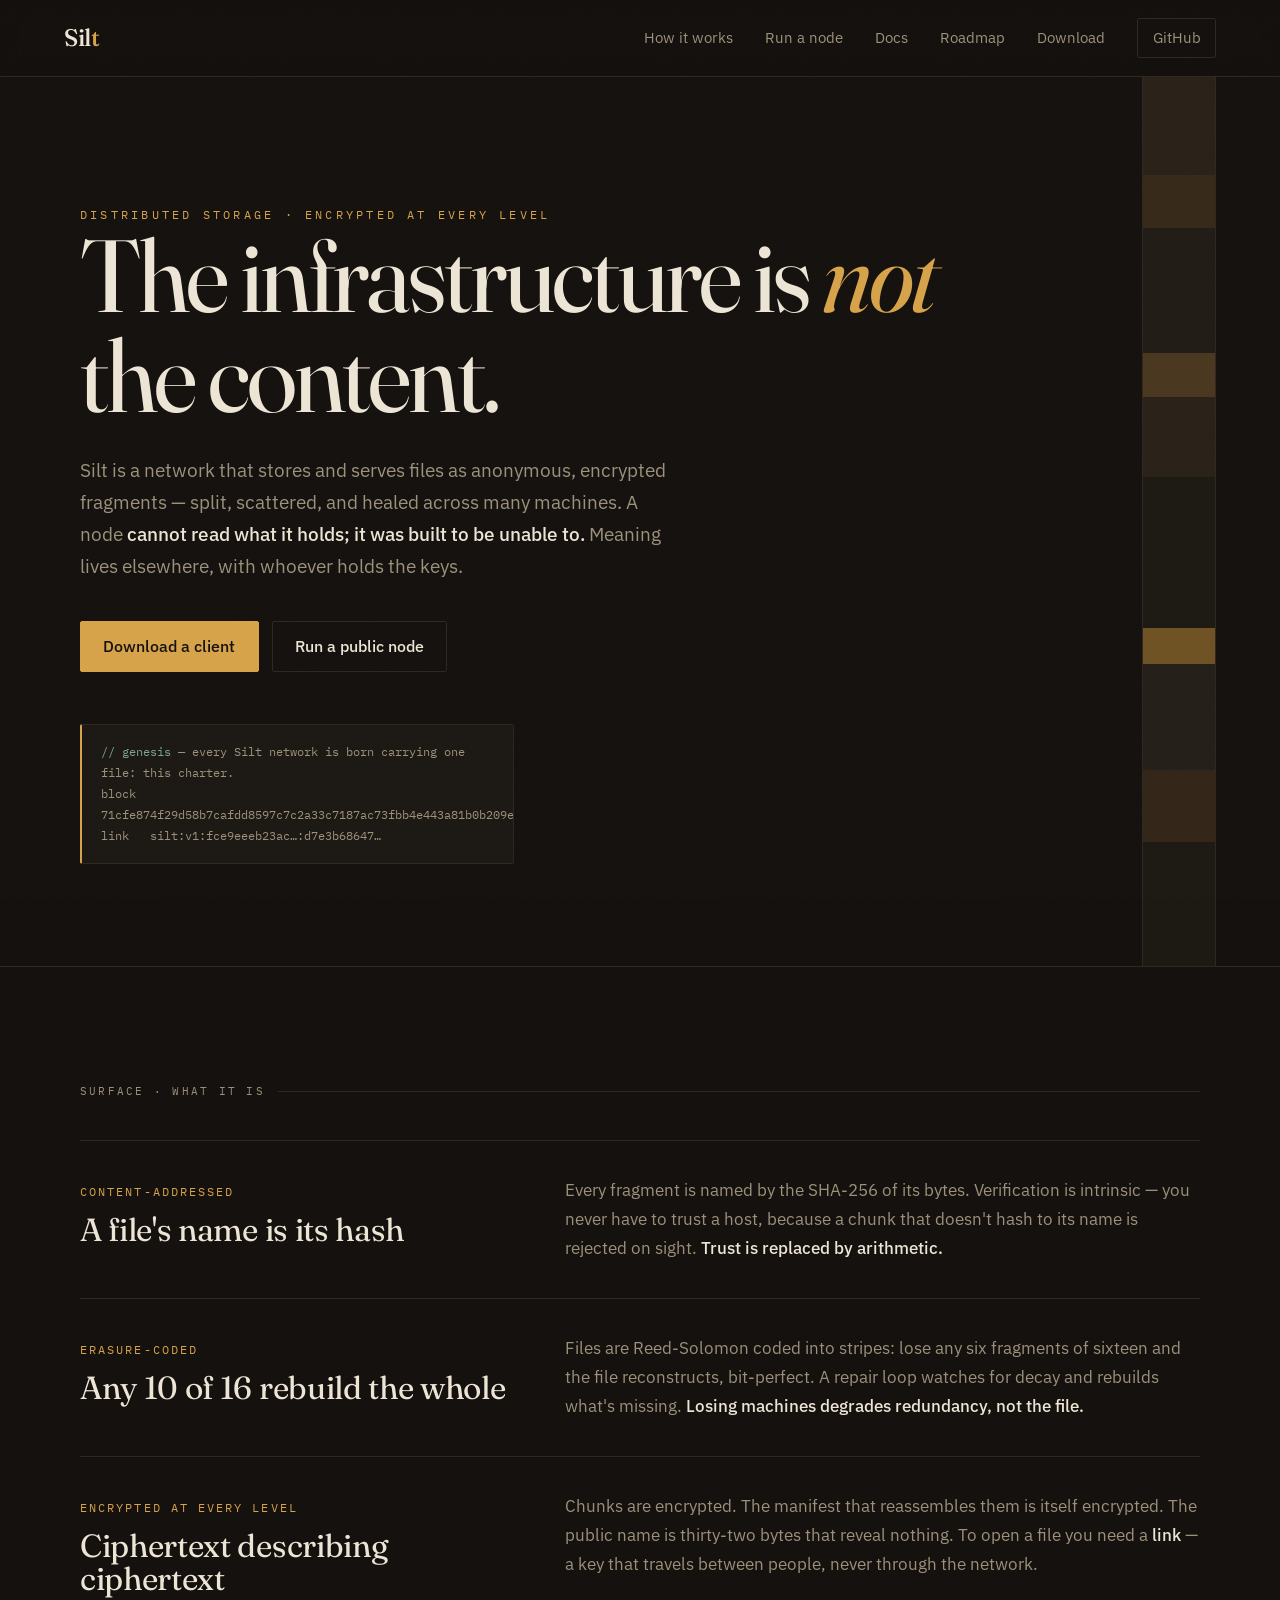
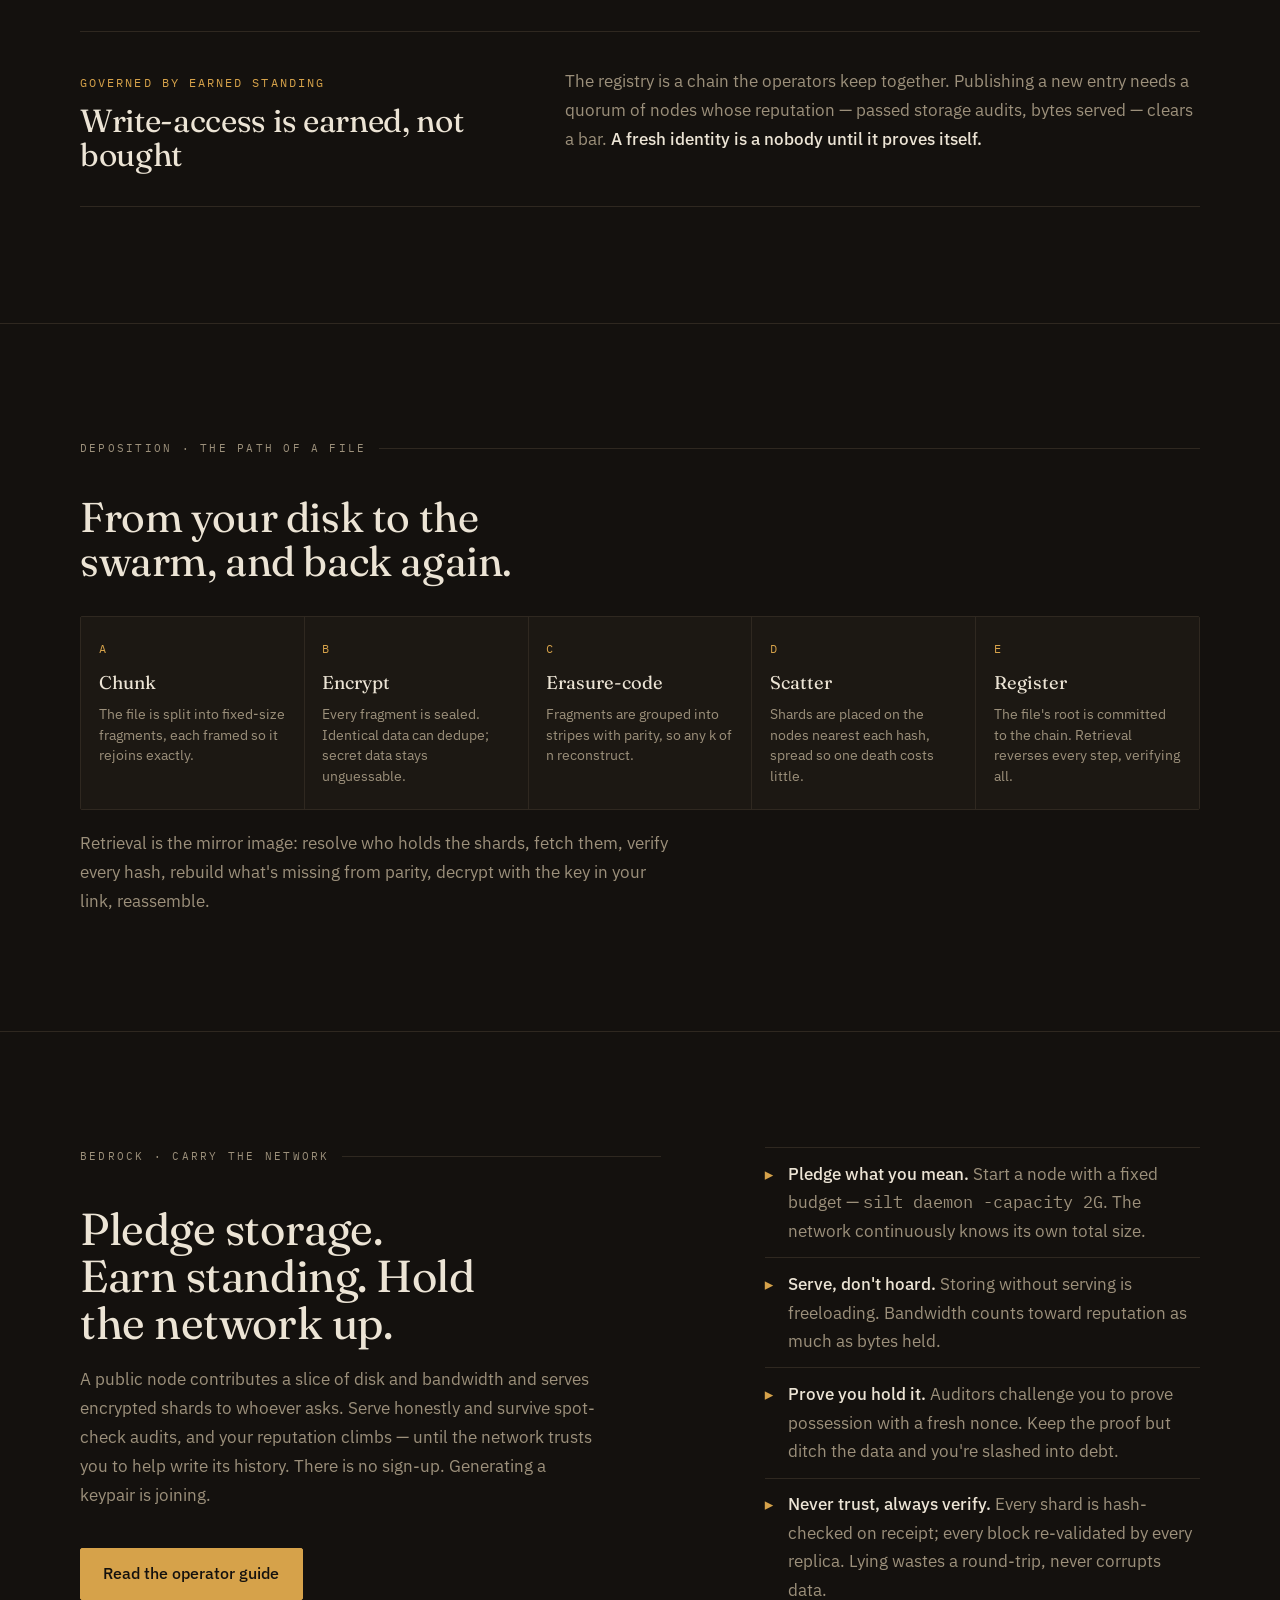
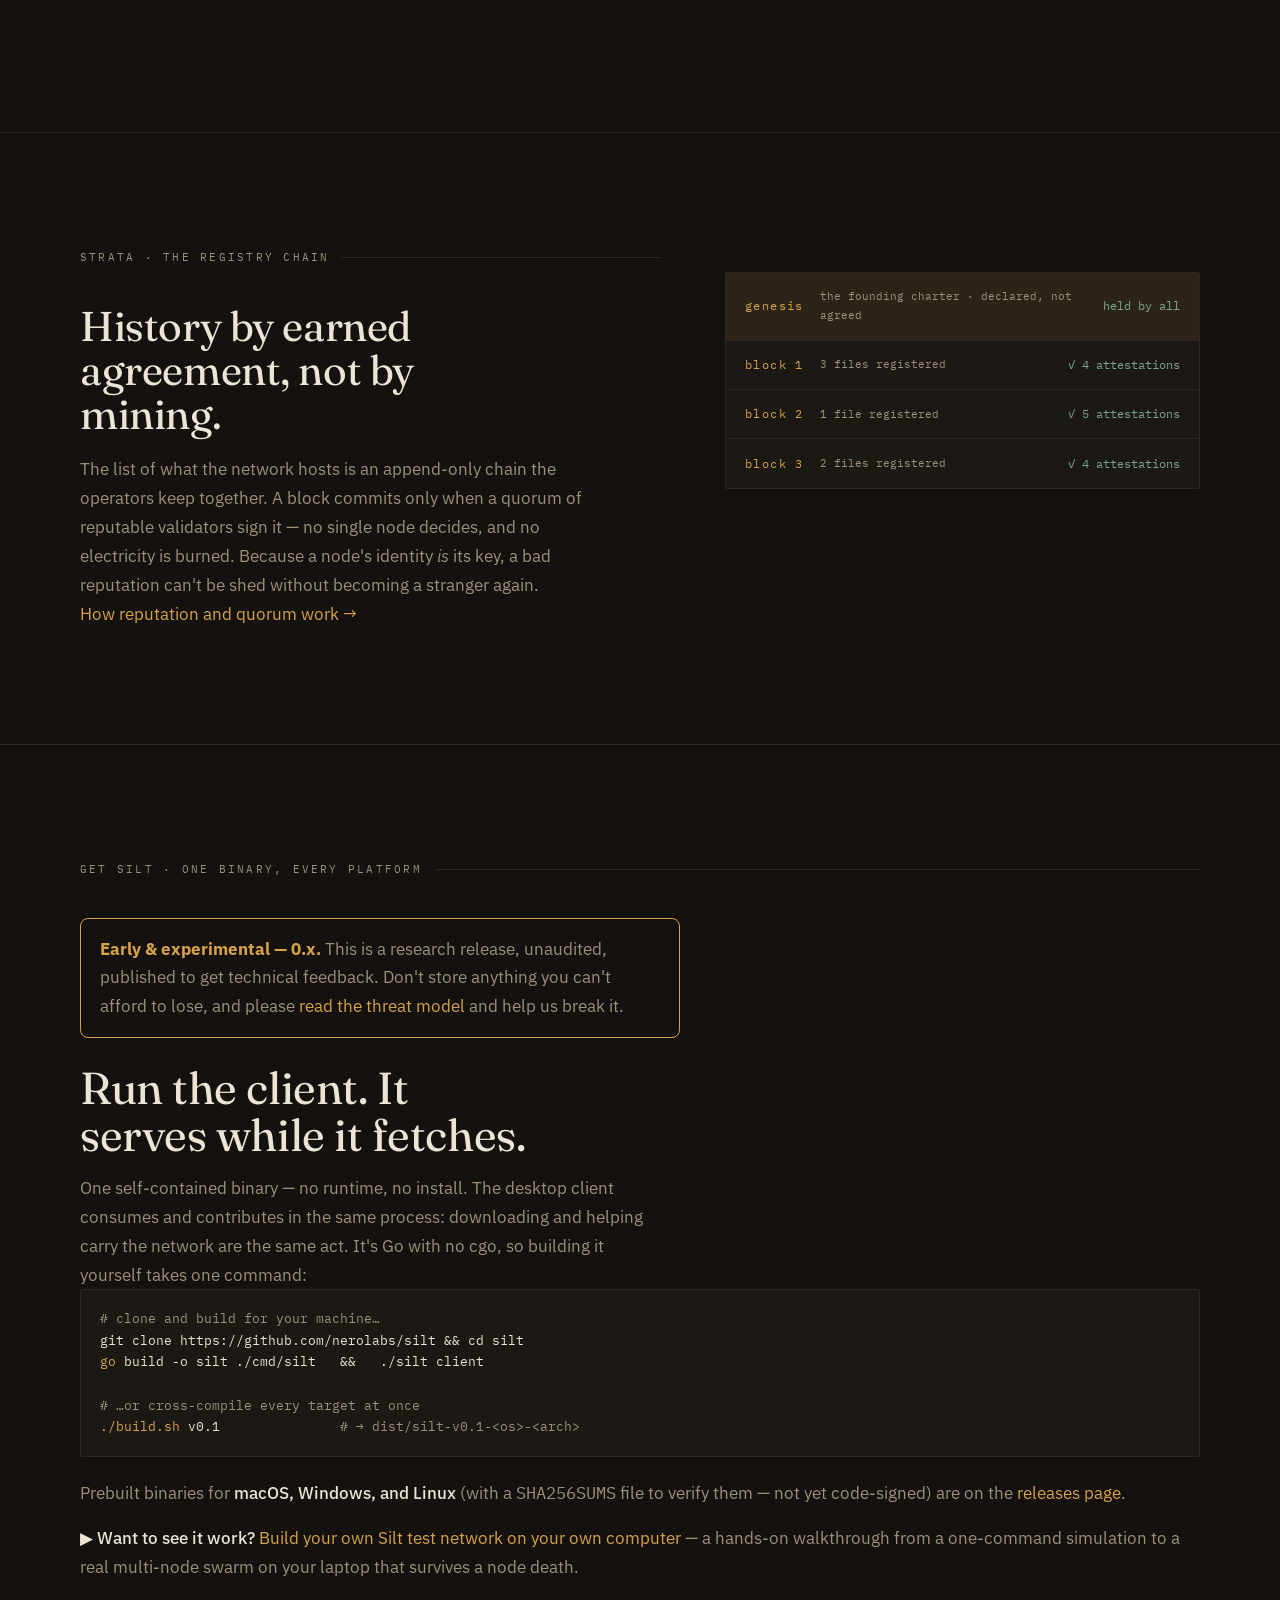
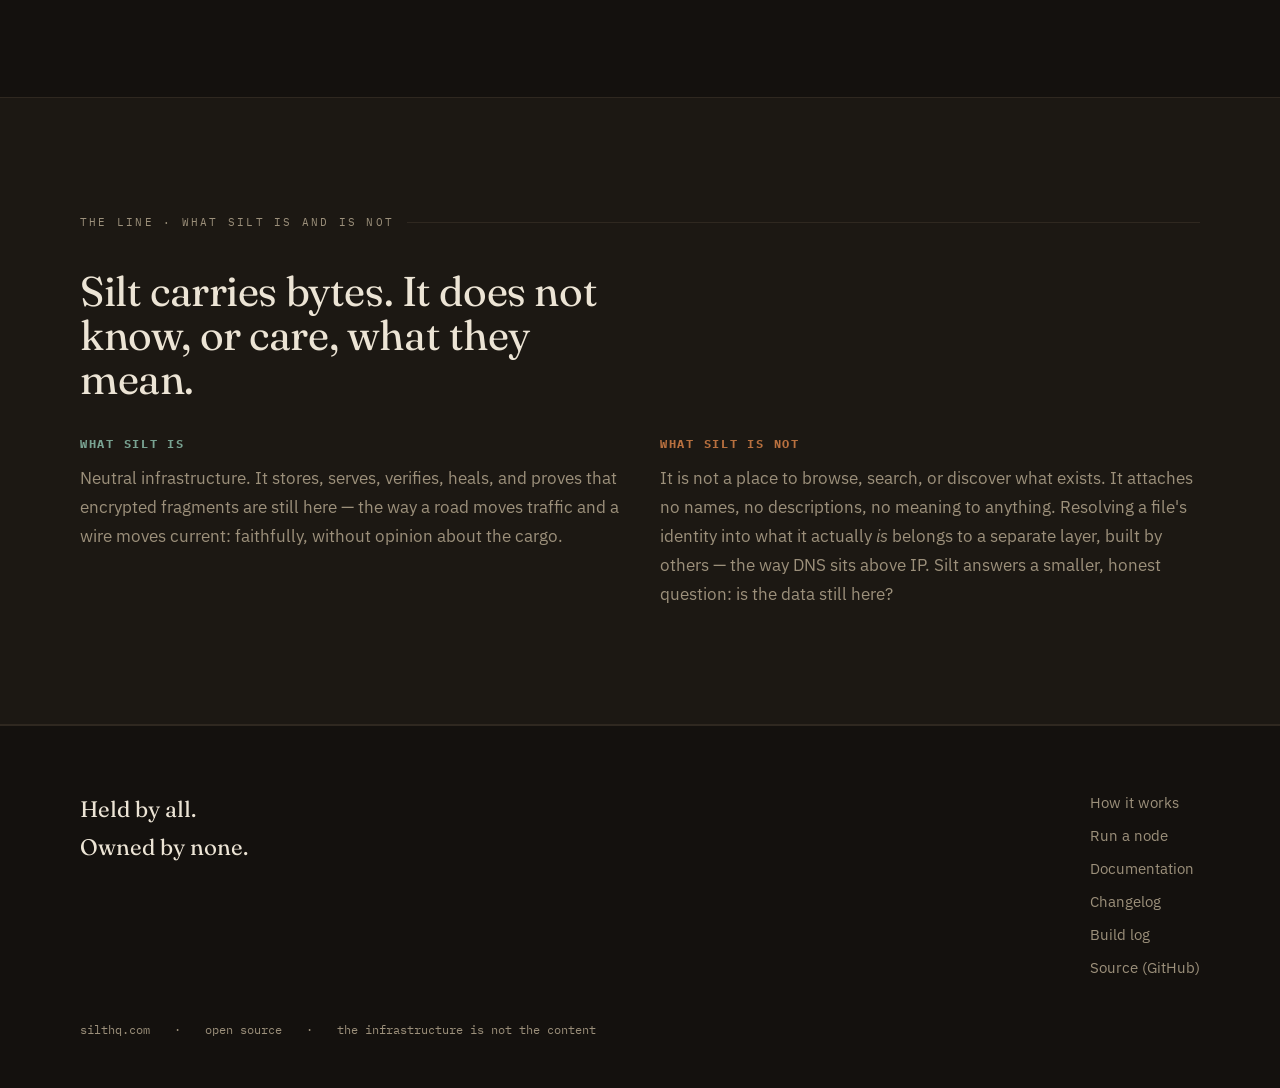
==== website/index.html @ edcaee51 "docs(buildlog): public 'how it was built' narrative + render pipeline BACKLOG build-log item. A chro" ====
<!doctype html>
<html lang="en">
<head>
<meta charset="utf-8">
<meta name="viewport" content="width=device-width, initial-scale=1">
<title>Silt — the infrastructure is not the content</title>
<meta name="description" content="Silt is a distributed, encrypted, erasure-coded storage network. Nodes store and serve anonymous ciphertext — they cannot know what they carry. Run a node, or build on it.">
<link rel="canonical" href="https://silthq.com/">
<link rel="preconnect" href="https://fonts.googleapis.com">
<link rel="preconnect" href="https://fonts.gstatic.com" crossorigin>
<link href="https://fonts.googleapis.com/css2?family=Fraunces:ital,opsz,wght@0,9..144,400;0,9..144,500;1,9..144,400&family=IBM+Plex+Mono:wght@400;500&family=IBM+Plex+Sans:wght@400;500;600&display=swap" rel="stylesheet">
<link rel="stylesheet" href="style.css">
</head>
<body>

<nav>
  <span class="wordmark">Sil<b>t</b></span>
  <span class="spacer"></span>
  <a href="#how" class="hide-sm">How it works</a>
  <a href="node.html" class="hide-sm">Run a node</a>
  <a href="docs.html" class="hide-sm">Docs</a>
  <a href="roadmap.html" class="hide-sm">Roadmap</a>
  <a href="#download">Download</a>
  <a href="https://github.com/nerolabs/silt" class="ghost">GitHub</a>
</nav>

<!-- HERO -->
<section class="hero">
  <div class="wrap">
    <div class="core" aria-hidden="true">
      <i style="height:11%;background:#2a2118"></i><i style="height:6%;background:#37291a"></i>
      <i style="height:14%;background:#211c15"></i><i style="height:5%;background:#4a3720"></i>
      <i style="height:9%;background:#2a2118"></i><i style="height:17%;background:#1d1913"></i>
      <i style="height:4%;background:#6e5124"></i><i style="height:12%;background:#241f18"></i>
      <i style="height:8%;background:#332619"></i><i style="height:14%;background:#1d1913"></i>
    </div>
    <p class="eyebrow settle">Distributed storage · encrypted at every level</p>
    <h1 class="thesis settle settle-2">The infrastructure is <em>not</em> the content.</h1>
    <p class="sub settle settle-3">
      Silt is a network that stores and serves files as anonymous, encrypted
      fragments — split, scattered, and healed across many machines. A node
      <b>cannot read what it holds; it was built to be unable to.</b> Meaning
      lives elsewhere, with whoever holds the keys.
    </p>
    <div class="cta-row settle settle-4">
      <a href="#download" class="btn">Download a client</a>
      <a href="node.html" class="btn ghost">Run a public node</a>
    </div>
    <div class="genesis settle settle-4" title="the founding block every fresh network carries">
      <b>// genesis</b> — every Silt network is born carrying one file: this charter.<br>
      block&nbsp; 71cfe874f29d58b7cafdd8597c7c2a33c7187ac73fbb4e443a81b0b209e8d179<br>
      link&nbsp;&nbsp; silt:v1:fce9eeeb23ac…:d7e3b68647…
    </div>
  </div>
</section>

<!-- PRINCIPLES -->
<section id="how" class="plane">
  <div class="wrap">
    <div class="stratum-label">Surface · what it is</div>
    <div class="strata">
      <div class="layer">
        <div><div class="k">Content-addressed</div><h3>A file's name is its hash</h3></div>
        <p>Every fragment is named by the SHA-256 of its bytes. Verification is
        intrinsic — you never have to trust a host, because a chunk that doesn't
        hash to its name is rejected on sight. <b>Trust is replaced by arithmetic.</b></p>
      </div>
      <div class="layer">
        <div><div class="k">Erasure-coded</div><h3>Any 10 of 16 rebuild the whole</h3></div>
        <p>Files are Reed-Solomon coded into stripes: lose any six fragments of
        sixteen and the file reconstructs, bit-perfect. A repair loop watches for
        decay and rebuilds what's missing. <b>Losing machines degrades redundancy, not the file.</b></p>
      </div>
      <div class="layer">
        <div><div class="k">Encrypted at every level</div><h3>Ciphertext describing ciphertext</h3></div>
        <p>Chunks are encrypted. The manifest that reassembles them is itself
        encrypted. The public name is thirty-two bytes that reveal nothing. To
        open a file you need a <b>link</b> — a key that travels between people, never through the network.</p>
      </div>
      <div class="layer">
        <div><div class="k">Governed by earned standing</div><h3>Write-access is earned, not bought</h3></div>
        <p>The registry is a chain the operators keep together. Publishing a new
        entry needs a quorum of nodes whose reputation — passed storage audits,
        bytes served — clears a bar. <b>A fresh identity is a nobody until it proves itself.</b></p>
      </div>
    </div>
  </div>
</section>

<!-- PIPELINE -->
<section class="plane">
  <div class="wrap">
    <div class="stratum-label">Deposition · the path of a file</div>
    <h2 style="font-size:clamp(1.8rem,4vw,2.6rem);max-width:16ch">From your disk to the swarm, and back again.</h2>
    <div class="flow">
      <div class="step"><div class="s">A</div><h4>Chunk</h4><p>The file is split into fixed-size fragments, each framed so it rejoins exactly.</p></div>
      <div class="step"><div class="s">B</div><h4>Encrypt</h4><p>Every fragment is sealed. Identical data can dedupe; secret data stays unguessable.</p></div>
      <div class="step"><div class="s">C</div><h4>Erasure-code</h4><p>Fragments are grouped into stripes with parity, so any k of n reconstruct.</p></div>
      <div class="step"><div class="s">D</div><h4>Scatter</h4><p>Shards are placed on the nodes nearest each hash, spread so one death costs little.</p></div>
      <div class="step"><div class="s">E</div><h4>Register</h4><p>The file's root is committed to the chain. Retrieval reverses every step, verifying all.</p></div>
    </div>
    <p class="dim" style="margin-top:1.2rem;max-width:60ch">Retrieval is the mirror image: resolve who holds the shards, fetch them,
    verify every hash, rebuild what's missing from parity, decrypt with the key in your link, reassemble.</p>
  </div>
</section>

<!-- RUN A NODE -->
<section class="plane">
  <div class="wrap split">
    <div>
      <div class="stratum-label">Bedrock · carry the network</div>
      <h2 style="font-size:clamp(1.9rem,4.5vw,2.8rem);max-width:14ch">Pledge storage. Earn standing. Hold the network up.</h2>
      <p class="dim" style="margin-top:1.2rem;max-width:52ch">A public node contributes a slice of disk and bandwidth and serves
      encrypted shards to whoever asks. Serve honestly and survive spot-check
      audits, and your reputation climbs — until the network trusts you to help
      write its history. There is no sign-up. Generating a keypair is joining.</p>
      <div class="cta-row"><a href="node.html" class="btn">Read the operator guide</a></div>
    </div>
    <ul class="rules">
      <li><span><b>Pledge what you mean.</b> <span class="dim">Start a node with a fixed budget — <span class="mono">silt daemon -capacity 2G</span>. The network continuously knows its own total size.</span></span></li>
      <li><span><b>Serve, don't hoard.</b> <span class="dim">Storing without serving is freeloading. Bandwidth counts toward reputation as much as bytes held.</span></span></li>
      <li><span><b>Prove you hold it.</b> <span class="dim">Auditors challenge you to prove possession with a fresh nonce. Keep the proof but ditch the data and you're slashed into debt.</span></span></li>
      <li><span><b>Never trust, always verify.</b> <span class="dim">Every shard is hash-checked on receipt; every block re-validated by every replica. Lying wastes a round-trip, never corrupts data.</span></span></li>
    </ul>
  </div>
</section>

<!-- CONSENSUS / CHAIN -->
<section class="plane">
  <div class="wrap split">
    <div>
      <div class="stratum-label">Strata · the registry chain</div>
      <h2 style="font-size:clamp(1.8rem,4vw,2.6rem);max-width:15ch">History by earned agreement, not by mining.</h2>
      <p class="dim" style="margin-top:1.2rem;max-width:52ch">The list of what the network hosts is an append-only chain the operators
      keep together. A block commits only when a quorum of reputable validators
      sign it — no single node decides, and no electricity is burned. Because a
      node's identity <em>is</em> its key, a bad reputation can't be shed without
      becoming a stranger again.</p>
      <p class="dim" style="max-width:52ch"><a href="docs.html#consensus">How reputation and quorum work →</a></p>
    </div>
    <div class="chain" aria-label="example chain">
      <div class="block gen"><span class="lbl">genesis</span><span class="h">the founding charter · declared, not agreed</span><span class="att">held by all</span></div>
      <div class="block"><span class="lbl">block 1</span><span class="h">3 files registered</span><span class="att">✓ 4 attestations</span></div>
      <div class="block"><span class="lbl">block 2</span><span class="h">1 file registered</span><span class="att">✓ 5 attestations</span></div>
      <div class="block"><span class="lbl">block 3</span><span class="h">2 files registered</span><span class="att">✓ 4 attestations</span></div>
    </div>
  </div>
</section>

<!-- DOWNLOAD -->
<section id="download" class="plane">
  <div class="wrap">
    <div class="stratum-label">Get Silt · one binary, every platform</div>
    <div style="margin:0 0 1.6rem;padding:1rem 1.2rem;border:1px solid var(--ochre);border-radius:8px;max-width:60ch">
      <b style="color:var(--ochre)">Early &amp; experimental — 0.x.</b>
      <span class="dim">This is a research release, unaudited, published to get
      technical feedback. Don't store anything you can't afford to lose, and
      please <a href="https://github.com/nerolabs/silt/blob/main/docs/threat-model.md">read the threat model</a>
      and help us break it.</span>
    </div>
    <h2 style="font-size:clamp(1.9rem,4.5vw,2.8rem);max-width:16ch">Run the client. It serves while it fetches.</h2>
    <p class="dim" style="margin-top:1rem;max-width:58ch">One self-contained binary — no runtime, no install. The desktop client
    consumes and contributes in the same process: downloading and helping carry
    the network are the same act. It's Go with no cgo, so building it yourself
    takes one command:</p>
    <pre class="code"><span class="c"># clone and build for your machine…</span>
git clone https://github.com/nerolabs/silt && cd silt
<span class="o">go</span> build -o silt ./cmd/silt   &&   ./silt client

<span class="c"># …or cross-compile every target at once</span>
<span class="o">./build.sh</span> v0.1               <span class="c"># → dist/silt-v0.1-&lt;os&gt;-&lt;arch&gt;</span></pre>
    <p class="dim" style="margin-top:1.4rem">
      Prebuilt binaries for <b style="color:var(--bone);font-weight:500">macOS,
      Windows, and Linux</b> (with a <span class="mono">SHA256SUMS</span> file to
      verify them — not yet code-signed) are on the
      <a href="https://github.com/nerolabs/silt/releases">releases page</a>.</p>
    <p class="dim" style="margin-top:1rem">
      <b style="color:var(--bone);font-weight:500">▶ Want to see it work?</b>
      <a href="https://github.com/nerolabs/silt/blob/main/docs/local-test-network.md">Build your own Silt test network on your own computer</a>
      — a hands-on walkthrough from a one-command simulation to a real multi-node
      swarm on your laptop that survives a node death.
    </p>
  </div>
</section>

<!-- BOUNDARY -->
<section class="boundary">
  <div class="wrap">
    <div class="stratum-label">The line · what Silt is and is not</div>
    <h2>Silt carries bytes. It does not know, or care, what they mean.</h2>
    <div class="cols">
      <div class="is">
        <h4>What Silt is</h4>
        <p>Neutral infrastructure. It stores, serves, verifies, heals, and proves
        that encrypted fragments are still here — the way a road moves traffic and
        a wire moves current: faithfully, without opinion about the cargo.</p>
      </div>
      <div class="isnot">
        <h4>What Silt is not</h4>
        <p>It is not a place to browse, search, or discover what exists. It attaches
        no names, no descriptions, no meaning to anything. Resolving a file's
        identity into what it actually <em>is</em> belongs to a separate layer, built
        by others — the way DNS sits above IP. Silt answers a smaller, honest
        question: is the data still here?</p>
      </div>
    </div>
  </div>
</section>

<footer>
  <div class="wrap">
    <div class="cols">
      <div>
        <p class="line">Held by all.<br>Owned by none.</p>
      </div>
      <nav>
        <a href="#how">How it works</a>
        <a href="node.html">Run a node</a>
        <a href="docs.html">Documentation</a>
        <a href="changelog.html">Changelog</a>
        <a href="buildlog.html">Build log</a>
        <a href="https://github.com/nerolabs/silt">Source (GitHub)</a>
      </nav>
    </div>
    <div class="meta">
      <span>silthq.com</span><span>·</span>
      <span>open source</span><span>·</span>
      <span class="dim">the infrastructure is not the content</span>
    </div>
  </div>
</footer>

</body>
</html>
---- website/style.css ----
/* Silt — sedimentary strata. Warm ink, dried-silt bone, mineral ochre,
   river green. Fraunces (charter voice) / Plex Sans (body) / Plex Mono
   (data). The through-line is deposition: layers accumulating downward. */

:root {
  --ink:      #14110e;   /* warm near-black — wet sediment */
  --ink-2:    #1c1813;   /* raised surface */
  --ink-3:    #241f18;   /* card */
  --stratum:  #2f2820;   /* bedding-plane hairlines / borders */
  --bone:     #ece4d5;   /* dried silt, pale */
  --drab:     #9c907b;   /* clay, dimmed text */
  --ochre:    #d6a24a;   /* the silt glint — primary accent */
  --ochre-dk: #b58433;
  --river:    #79a392;   /* the water that carries it — healthy/available */
  --rust:     #b8703f;   /* oxidised — warnings, rare */

  --display: "Fraunces", Georgia, "Times New Roman", serif;
  --body: "IBM Plex Sans", system-ui, -apple-system, sans-serif;
  --mono: "IBM Plex Mono", ui-monospace, "SF Mono", Menlo, monospace;

  --measure: 62ch;
  --edge: clamp(1.2rem, 5vw, 6rem);
}

* { box-sizing: border-box; margin: 0; }
html { scroll-behavior: smooth; }
@media (prefers-reduced-motion: reduce) { html { scroll-behavior: auto; } }

body {
  background: var(--ink);
  color: var(--bone);
  font-family: var(--body);
  font-size: 17px;
  line-height: 1.7;
  -webkit-font-smoothing: antialiased;
  overflow-x: hidden;
}

/* Fine sediment grain over everything — the particulate feel. */
body::before {
  content: "";
  position: fixed; inset: 0; z-index: 9999; pointer-events: none;
  opacity: 0.05; mix-blend-mode: overlay;
  background-image: url("data:image/svg+xml,%3Csvg xmlns='http://www.w3.org/2000/svg' width='140' height='140'%3E%3Cfilter id='n'%3E%3CfeTurbulence type='fractalNoise' baseFrequency='0.9' numOctaves='2'/%3E%3C/filter%3E%3Crect width='100%25' height='100%25' filter='url(%23n)'/%3E%3C/svg%3E");
}

a { color: var(--ochre); text-decoration: none; }
a:hover { color: var(--bone); }

/* ---- type ---- */
h1, h2, h3 { font-family: var(--display); font-weight: 400; line-height: 1.05; letter-spacing: -0.01em; }
.eyebrow {
  font-family: var(--mono); font-size: 0.72rem; letter-spacing: 0.28em;
  text-transform: uppercase; color: var(--ochre);
}
.mono { font-family: var(--mono); }
.dim { color: var(--drab); }

/* ---- shell ---- */
nav {
  position: sticky; top: 0; z-index: 50;
  display: flex; align-items: center; gap: 2rem;
  padding: 1.1rem var(--edge);
  background: color-mix(in srgb, var(--ink) 82%, transparent);
  backdrop-filter: blur(10px);
  border-bottom: 1px solid var(--stratum);
}
.wordmark {
  font-family: var(--display); font-size: 1.5rem; font-weight: 500;
  letter-spacing: -0.02em; color: var(--bone);
}
.wordmark b { color: var(--ochre); font-weight: 500; }
nav .spacer { flex: 1; }
nav a { color: var(--drab); font-size: 0.92rem; }
nav a:hover { color: var(--bone); }
nav .ghost { border: 1px solid var(--stratum); border-radius: 2px; padding: 0.4rem 0.9rem; }
@media (max-width: 720px) { nav .hide-sm { display: none; } }

section { padding: clamp(4rem, 9vw, 8rem) var(--edge); position: relative; }
.wrap { max-width: 1120px; margin: 0 auto; }
.measure { max-width: var(--measure); }

/* bedding-plane divider with a stratigraphic annotation */
.plane { border-top: 1px solid var(--stratum); }
.stratum-label {
  font-family: var(--mono); font-size: 0.7rem; letter-spacing: 0.2em;
  color: var(--drab); text-transform: uppercase;
  display: flex; gap: 0.8rem; align-items: center; margin-bottom: 2.4rem;
}
.stratum-label::after { content: ""; height: 1px; flex: 1; background: var(--stratum); }

/* ---- hero ---- */
.hero { padding-top: clamp(4rem, 10vw, 9rem); padding-bottom: clamp(4rem, 8vw, 7rem); }
.hero .thesis {
  font-family: var(--display);
  font-size: clamp(2.9rem, 8.5vw, 6.4rem);
  line-height: 0.98; letter-spacing: -0.03em; max-width: 15ch;
  font-optical-sizing: auto;
}
.hero .thesis em { font-style: italic; color: var(--ochre); }
.hero .sub { margin-top: 1.8rem; max-width: 54ch; font-size: 1.18rem; color: var(--drab); }
.hero .sub b { color: var(--bone); font-weight: 500; }
.cta-row { display: flex; flex-wrap: wrap; gap: 0.8rem; margin-top: 2.4rem; }

.btn {
  font-family: var(--body); font-size: 0.98rem; font-weight: 500;
  padding: 0.72rem 1.4rem; border-radius: 2px; cursor: pointer;
  border: 1px solid var(--ochre); background: var(--ochre); color: var(--ink);
  display: inline-flex; align-items: center; gap: 0.5rem; transition: transform 0.12s ease;
}
.btn:hover { color: var(--ink); transform: translateY(-1px); }
.btn.ghost { background: transparent; color: var(--bone); border-color: var(--stratum); }
.btn.ghost:hover { border-color: var(--ochre); color: var(--ochre); }

.genesis {
  margin-top: 3.2rem; padding: 1rem 1.2rem; border: 1px solid var(--stratum);
  border-left: 2px solid var(--ochre); border-radius: 2px; background: var(--ink-2);
  font-family: var(--mono); font-size: 0.78rem; color: var(--drab);
  max-width: 62ch; overflow-x: auto;
}
.genesis b { color: var(--river); font-weight: 400; }

/* the strata column: layered bands, a riverbank cross-section */
.core {
  position: absolute; top: 0; right: var(--edge); bottom: 0; width: 74px;
  display: none; border-left: 1px solid var(--stratum); border-right: 1px solid var(--stratum);
}
@media (min-width: 1000px) { .hero .core { display: block; } }
.core i { display: block; }

/* ---- principles as strata ---- */
.strata { display: grid; gap: 0; margin-top: 1rem; }
.layer {
  display: grid; grid-template-columns: minmax(0,1fr) minmax(0,1.4fr); gap: 2rem;
  padding: 2.2rem 0; border-top: 1px solid var(--stratum); align-items: baseline;
}
.layer:last-child { border-bottom: 1px solid var(--stratum); }
.layer h3 { font-size: clamp(1.5rem, 3vw, 2rem); }
.layer .k { font-family: var(--mono); font-size: 0.72rem; color: var(--ochre); letter-spacing: 0.18em; text-transform: uppercase; margin-bottom: 0.7rem; }
.layer p { color: var(--drab); }
.layer p b { color: var(--bone); font-weight: 500; }
@media (max-width: 720px) { .layer { grid-template-columns: 1fr; gap: 0.6rem; } }

/* ---- pipeline (a real sequence → lettered stages allowed) ---- */
.flow { display: grid; grid-template-columns: repeat(5, 1fr); gap: 1px; background: var(--stratum); border: 1px solid var(--stratum); border-radius: 2px; margin-top: 2rem; }
.flow .step { background: var(--ink-2); padding: 1.4rem 1.1rem; }
.flow .step .s { font-family: var(--mono); color: var(--ochre); font-size: 0.72rem; letter-spacing: 0.15em; }
.flow .step h4 { font-family: var(--display); font-weight: 400; font-size: 1.15rem; margin: 0.5rem 0 0.4rem; }
.flow .step p { font-size: 0.86rem; color: var(--drab); line-height: 1.5; }
@media (max-width: 860px) { .flow { grid-template-columns: 1fr 1fr; } }
@media (max-width: 480px) { .flow { grid-template-columns: 1fr; } }

/* ---- run a node ---- */
.split { display: grid; grid-template-columns: 1.1fr 0.9fr; gap: clamp(2rem,5vw,4.5rem); align-items: start; }
@media (max-width: 820px) { .split { grid-template-columns: 1fr; } }
.rules { list-style: none; }
.rules li { padding: 0.7rem 0; border-top: 1px solid var(--stratum); display: flex; gap: 0.9rem; color: var(--drab); }
.rules li b { color: var(--bone); font-weight: 500; }
.rules li::before { content: "▸"; color: var(--ochre); }

pre.code {
  background: var(--ink-2); border: 1px solid var(--stratum); border-radius: 2px;
  padding: 1.1rem 1.2rem; overflow-x: auto; font-family: var(--mono); font-size: 0.82rem;
  color: var(--bone); line-height: 1.65;
}
pre.code .c { color: var(--drab); }
pre.code .o { color: var(--ochre); }
pre.code .g { color: var(--river); }

/* the chain as strata */
.chain { margin-top: 1.5rem; border: 1px solid var(--stratum); border-radius: 2px; overflow: hidden; }
.block { display: grid; grid-template-columns: auto 1fr auto; gap: 1rem; align-items: center;
  padding: 0.9rem 1.2rem; border-top: 1px solid var(--stratum); background: var(--ink-2); }
.block:first-child { border-top: 0; }
.block.gen { background: color-mix(in srgb, var(--ochre) 9%, var(--ink-2)); }
.block .h { font-family: var(--mono); font-size: 0.7rem; color: var(--drab); }
.block .lbl { font-family: var(--mono); font-size: 0.72rem; letter-spacing: 0.12em; color: var(--ochre); }
.block .att { font-family: var(--mono); font-size: 0.72rem; color: var(--river); }

/* ---- downloads ---- */
.dls { display: grid; grid-template-columns: repeat(3, 1fr); gap: 1rem; margin-top: 2rem; }
@media (max-width: 720px) { .dls { grid-template-columns: 1fr; } }
.dl { background: var(--ink-2); border: 1px solid var(--stratum); border-radius: 2px; padding: 1.4rem; }
.dl h4 { font-family: var(--display); font-weight: 400; font-size: 1.3rem; margin-bottom: 0.3rem; }
.dl p { color: var(--drab); font-size: 0.85rem; margin-bottom: 1rem; }

/* ---- boundary (what Silt is not) ---- */
.boundary { background: var(--ink-2); border-top: 1px solid var(--stratum); border-bottom: 1px solid var(--stratum); }
.boundary h2 { font-size: clamp(1.8rem, 4vw, 2.6rem); max-width: 20ch; }
.boundary .cols { display: grid; grid-template-columns: 1fr 1fr; gap: 2.5rem; margin-top: 2rem; }
@media (max-width: 720px) { .boundary .cols { grid-template-columns: 1fr; } }
.boundary .cols div h4 { font-family: var(--mono); font-size: 0.78rem; letter-spacing: 0.14em; text-transform: uppercase; margin-bottom: 0.6rem; }
.is h4 { color: var(--river); }
.isnot h4 { color: var(--rust); }
.boundary p { color: var(--drab); }

/* ---- footer ---- */
footer { padding: 4rem var(--edge) 3rem; border-top: 1px solid var(--stratum); }
footer .cols { display: flex; flex-wrap: wrap; gap: 3rem; justify-content: space-between; }
footer .line { font-family: var(--display); font-size: 1.4rem; max-width: 22ch; }
footer nav { position: static; background: none; border: 0; backdrop-filter: none; padding: 0; flex-direction: column; gap: 0.5rem; align-items: flex-start; }
footer .meta { font-family: var(--mono); font-size: 0.72rem; color: var(--drab); margin-top: 2.5rem; display: flex; flex-wrap: wrap; gap: 0.4rem 1.5rem; }

/* ---- docs / node page utility ---- */
.doc { max-width: 820px; margin: 0 auto; padding: clamp(3rem,7vw,6rem) var(--edge); }
.doc h1 { font-size: clamp(2.4rem, 6vw, 3.6rem); margin-bottom: 0.5rem; }
.doc h2 { font-size: 1.7rem; margin: 3rem 0 1rem; padding-top: 1.4rem; border-top: 1px solid var(--stratum); }
.doc h3 { font-family: var(--mono); font-weight: 500; font-size: 0.95rem; letter-spacing: 0.02em; color: var(--ochre); margin: 1.8rem 0 0.6rem; }
.doc p { color: var(--drab); margin: 0.8rem 0; max-width: var(--measure); }
.doc p b, .doc li b { color: var(--bone); font-weight: 500; }
.doc ul { color: var(--drab); margin: 0.8rem 0 0.8rem 1.2rem; }
.doc li { margin: 0.35rem 0; }
.doc .lead { font-size: 1.2rem; color: var(--bone); font-family: var(--display); line-height: 1.4; }
.doc table { width: 100%; border-collapse: collapse; margin: 1rem 0; font-size: 0.9rem; }
.doc th { text-align: left; color: var(--drab); font-weight: 500; padding: 0.5rem 0.8rem; border-bottom: 1px solid var(--stratum); }
.doc td { padding: 0.5rem 0.8rem; border-bottom: 1px solid var(--stratum); vertical-align: top; }
.doc td.mono, .doc th.mono { font-family: var(--mono); font-size: 0.82rem; }

:focus-visible { outline: 2px solid var(--ochre); outline-offset: 3px; }

/* settle-in on load (respect reduced motion) */
@keyframes settle { from { opacity: 0; transform: translateY(10px); } to { opacity: 1; transform: none; } }
.settle { animation: settle 0.7s cubic-bezier(.2,.7,.2,1) both; }
.settle-2 { animation-delay: 0.08s; }
.settle-3 { animation-delay: 0.16s; }
.settle-4 { animation-delay: 0.24s; }
@media (prefers-reduced-motion: reduce) { .settle, .settle-2, .settle-3, .settle-4 { animation: none; } }
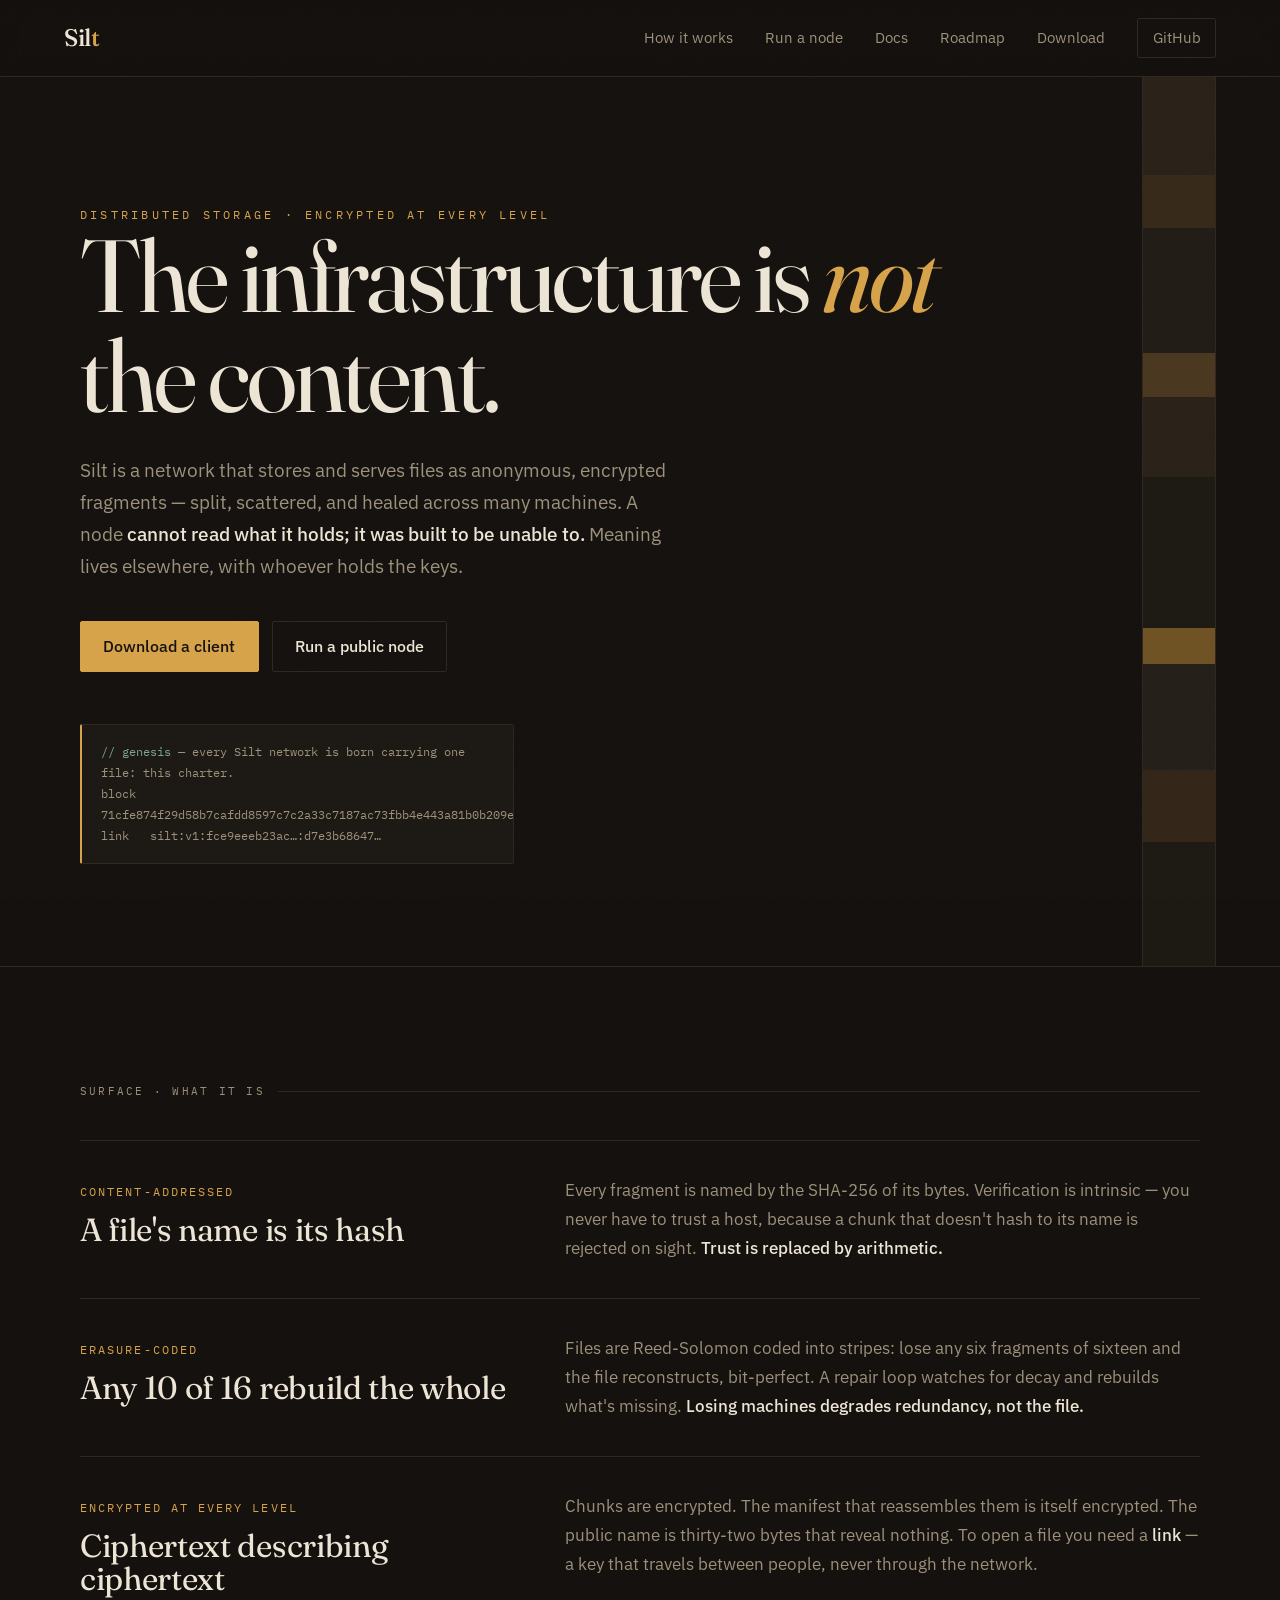
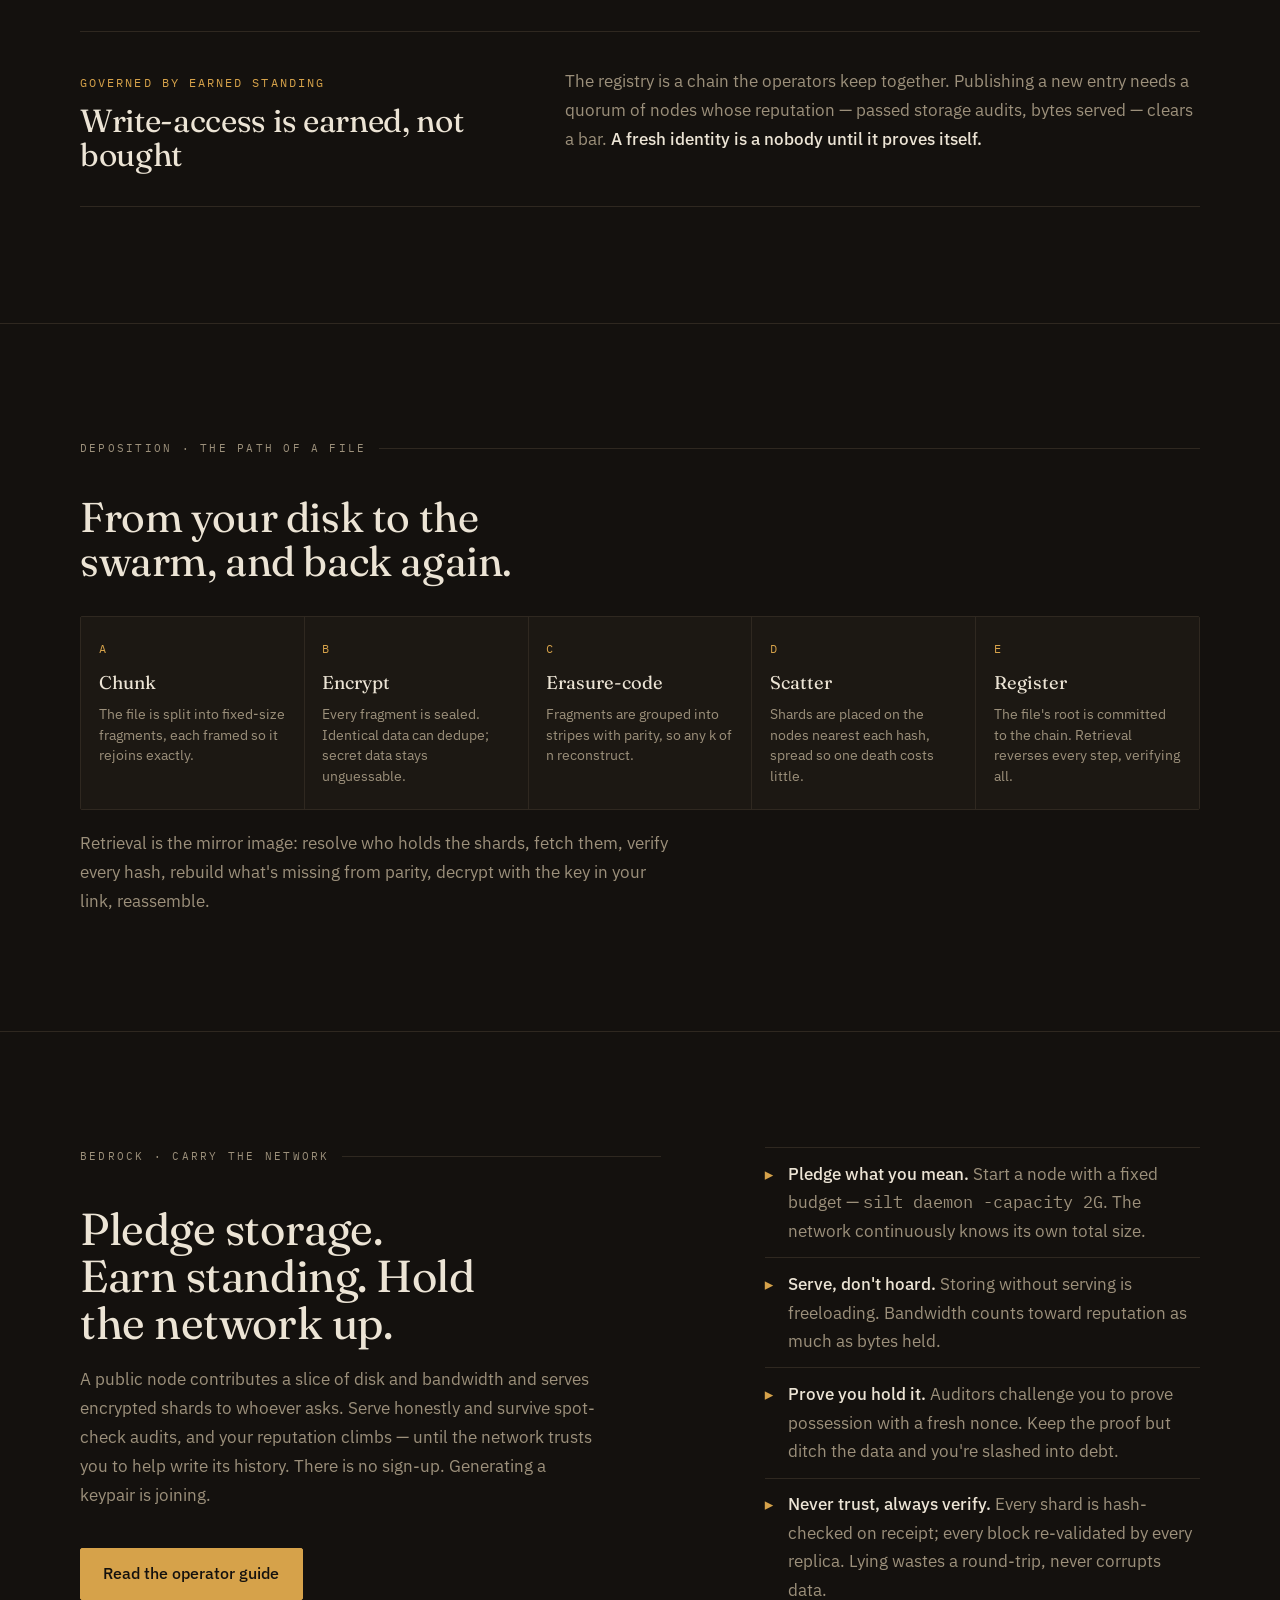
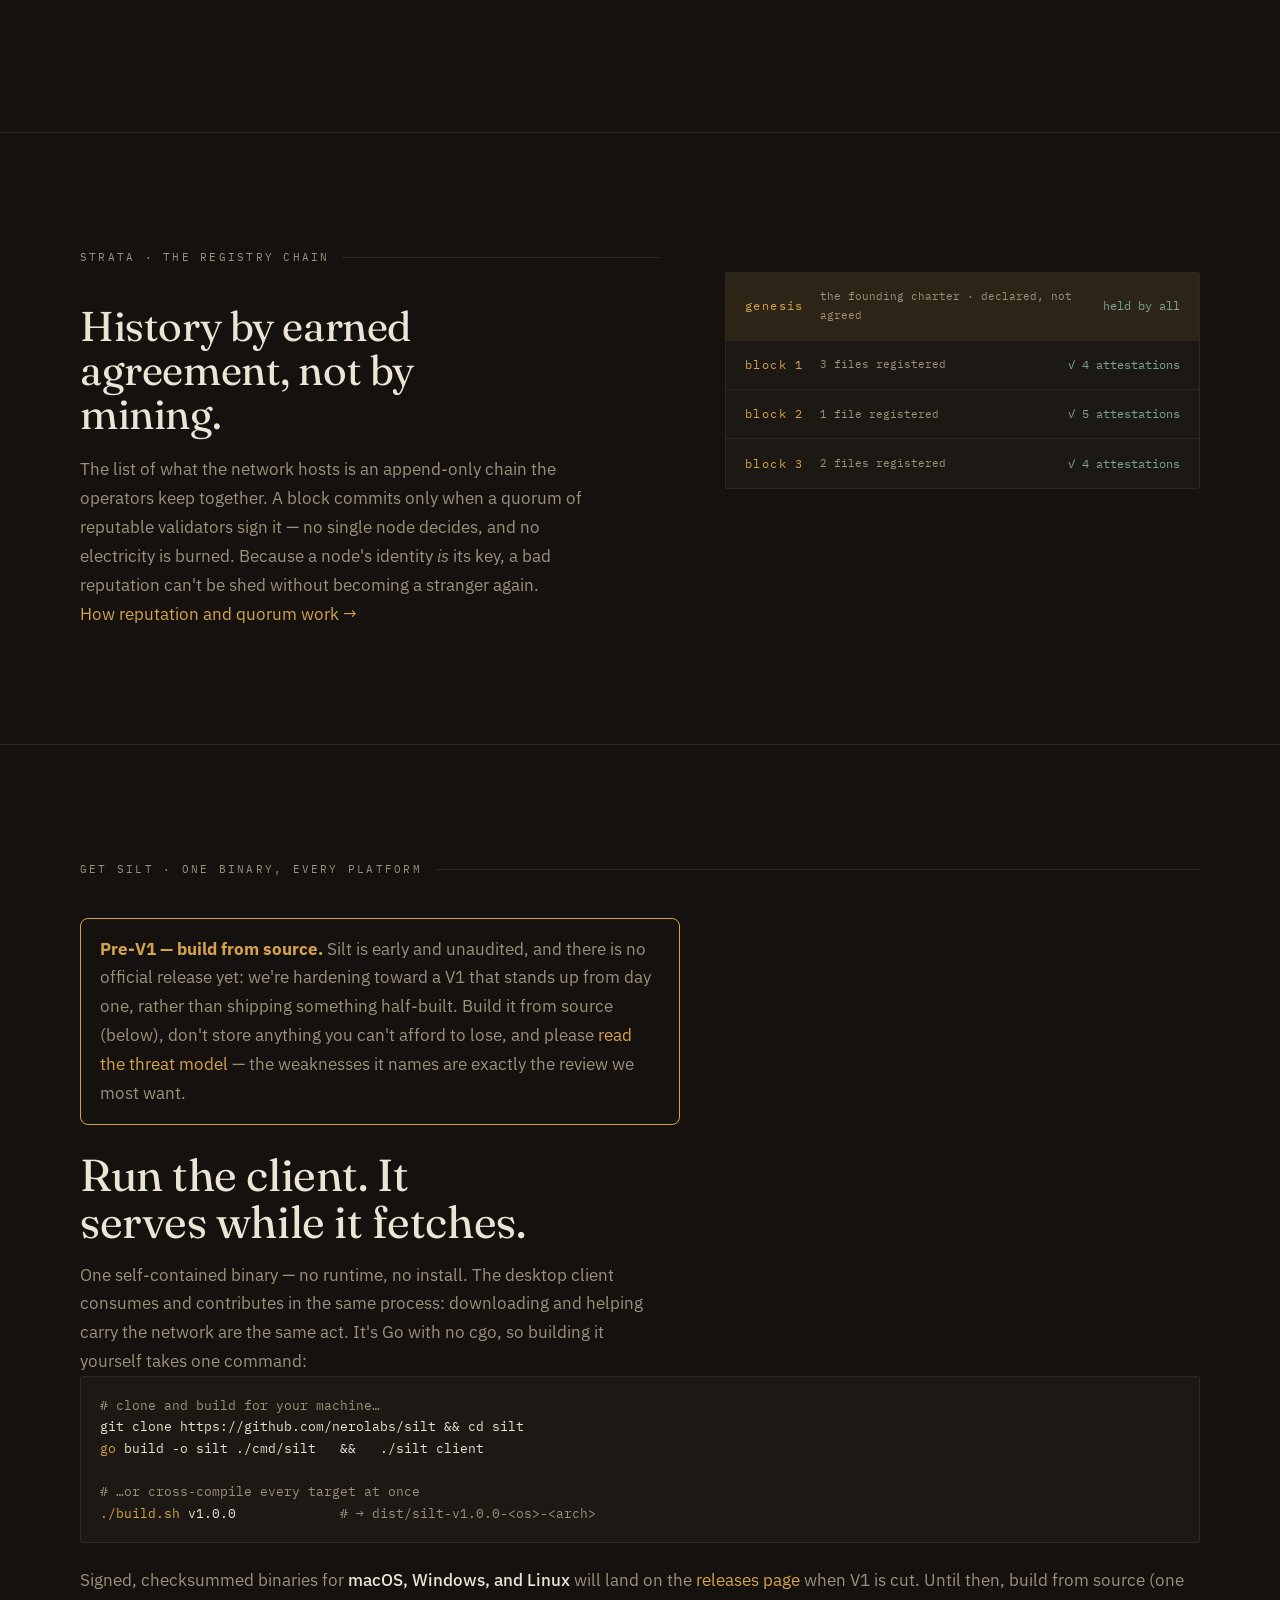
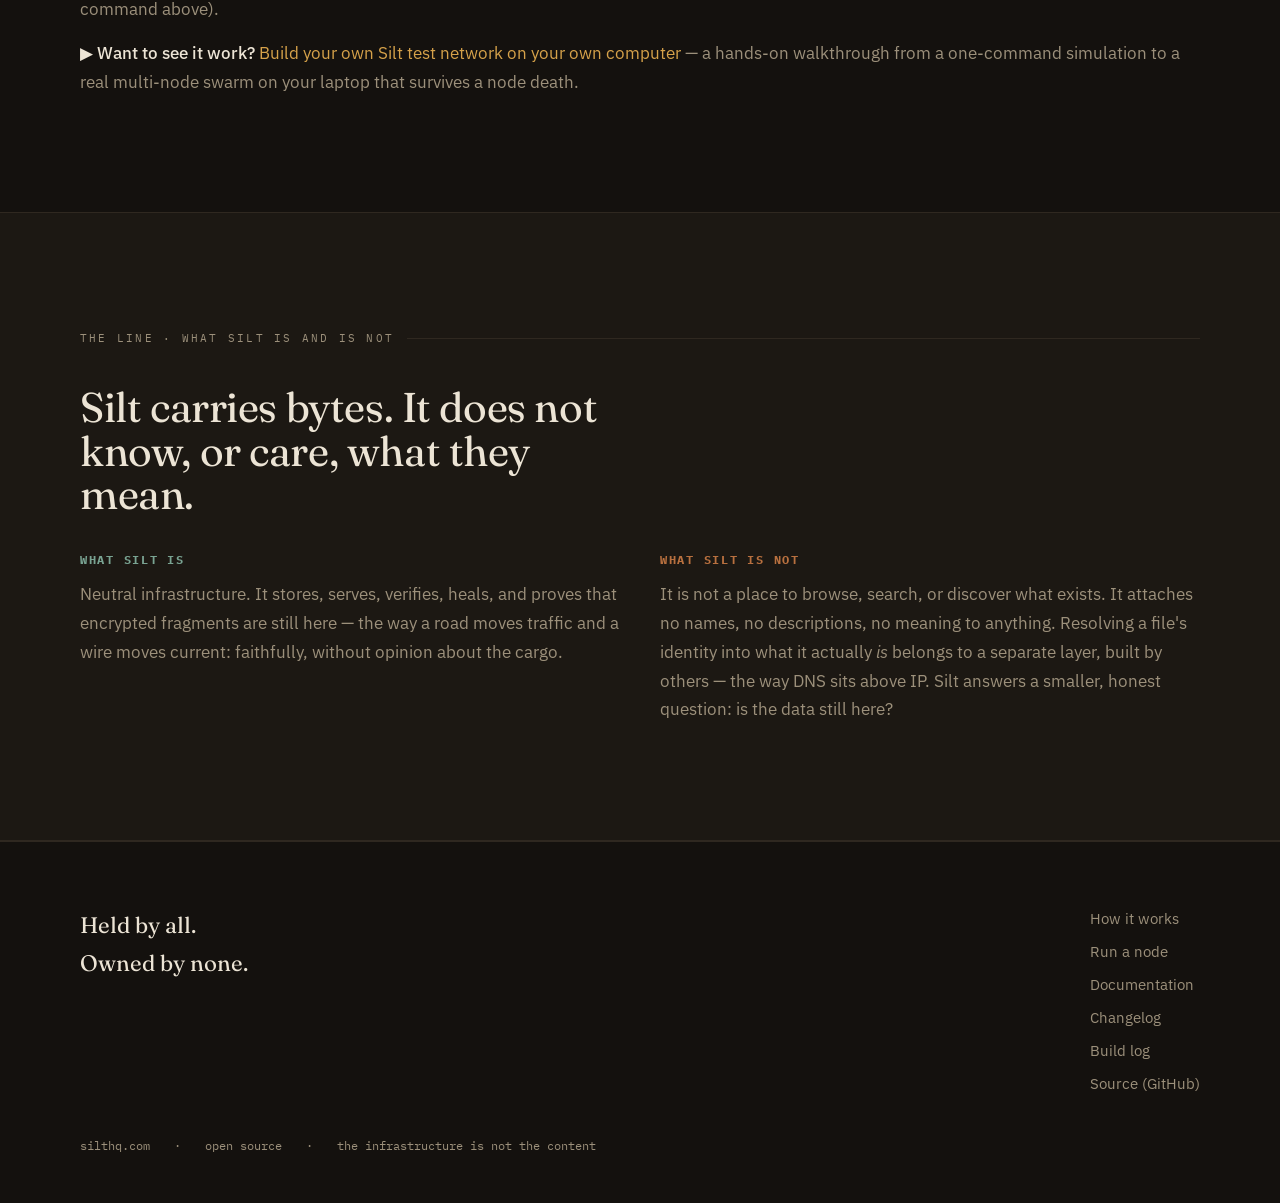
==== commit 4d34b55c: "site: make the landing + operator pages current (pre-V1, harden-first) The website's hand-written pa" ====
--- a/website/index.html
+++ b/website/index.html
@@ -152,11 +152,13 @@
   <div class="wrap">
     <div class="stratum-label">Get Silt · one binary, every platform</div>
     <div style="margin:0 0 1.6rem;padding:1rem 1.2rem;border:1px solid var(--ochre);border-radius:8px;max-width:60ch">
-      <b style="color:var(--ochre)">Early &amp; experimental — 0.x.</b>
-      <span class="dim">This is a research release, unaudited, published to get
-      technical feedback. Don't store anything you can't afford to lose, and
-      please <a href="https://github.com/nerolabs/silt/blob/main/docs/threat-model.md">read the threat model</a>
-      and help us break it.</span>
+      <b style="color:var(--ochre)">Pre-V1 — build from source.</b>
+      <span class="dim">Silt is early and unaudited, and there is no official
+      release yet: we're hardening toward a V1 that stands up from day one,
+      rather than shipping something half-built. Build it from source (below),
+      don't store anything you can't afford to lose, and please
+      <a href="https://github.com/nerolabs/silt/blob/main/docs/threat-model.md">read the threat model</a>
+      — the weaknesses it names are exactly the review we most want.</span>
     </div>
     <h2 style="font-size:clamp(1.9rem,4.5vw,2.8rem);max-width:16ch">Run the client. It serves while it fetches.</h2>
     <p class="dim" style="margin-top:1rem;max-width:58ch">One self-contained binary — no runtime, no install. The desktop client
@@ -168,12 +170,12 @@
 <span class="o">go</span> build -o silt ./cmd/silt   &&   ./silt client
 
 <span class="c"># …or cross-compile every target at once</span>
-<span class="o">./build.sh</span> v0.1               <span class="c"># → dist/silt-v0.1-&lt;os&gt;-&lt;arch&gt;</span></pre>
+<span class="o">./build.sh</span> v1.0.0             <span class="c"># → dist/silt-v1.0.0-&lt;os&gt;-&lt;arch&gt;</span></pre>
     <p class="dim" style="margin-top:1.4rem">
-      Prebuilt binaries for <b style="color:var(--bone);font-weight:500">macOS,
-      Windows, and Linux</b> (with a <span class="mono">SHA256SUMS</span> file to
-      verify them — not yet code-signed) are on the
-      <a href="https://github.com/nerolabs/silt/releases">releases page</a>.</p>
+      Signed, checksummed binaries for <b style="color:var(--bone);font-weight:500">macOS,
+      Windows, and Linux</b> will land on the
+      <a href="https://github.com/nerolabs/silt/releases">releases page</a> when V1
+      is cut. Until then, build from source (one command above).</p>
     <p class="dim" style="margin-top:1rem">
       <b style="color:var(--bone);font-weight:500">▶ Want to see it work?</b>
       <a href="https://github.com/nerolabs/silt/blob/main/docs/local-test-network.md">Build your own Silt test network on your own computer</a>
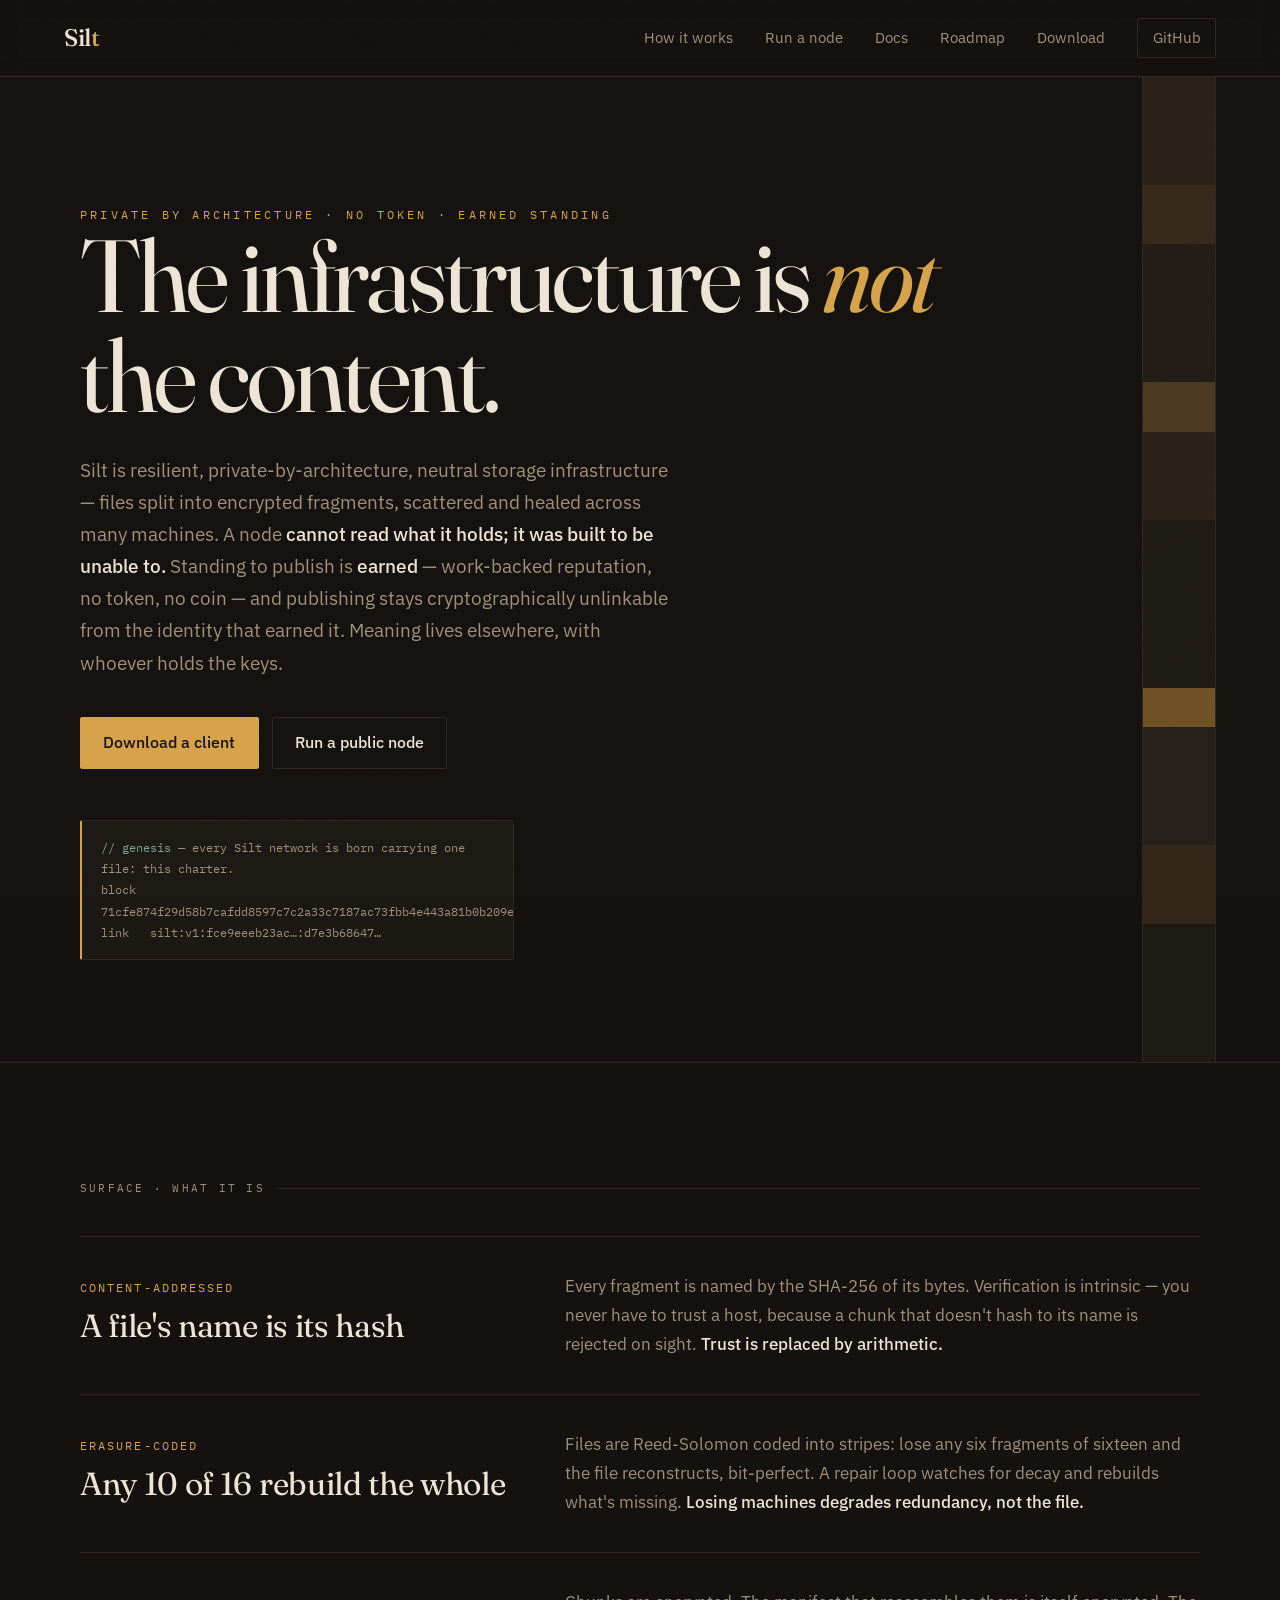
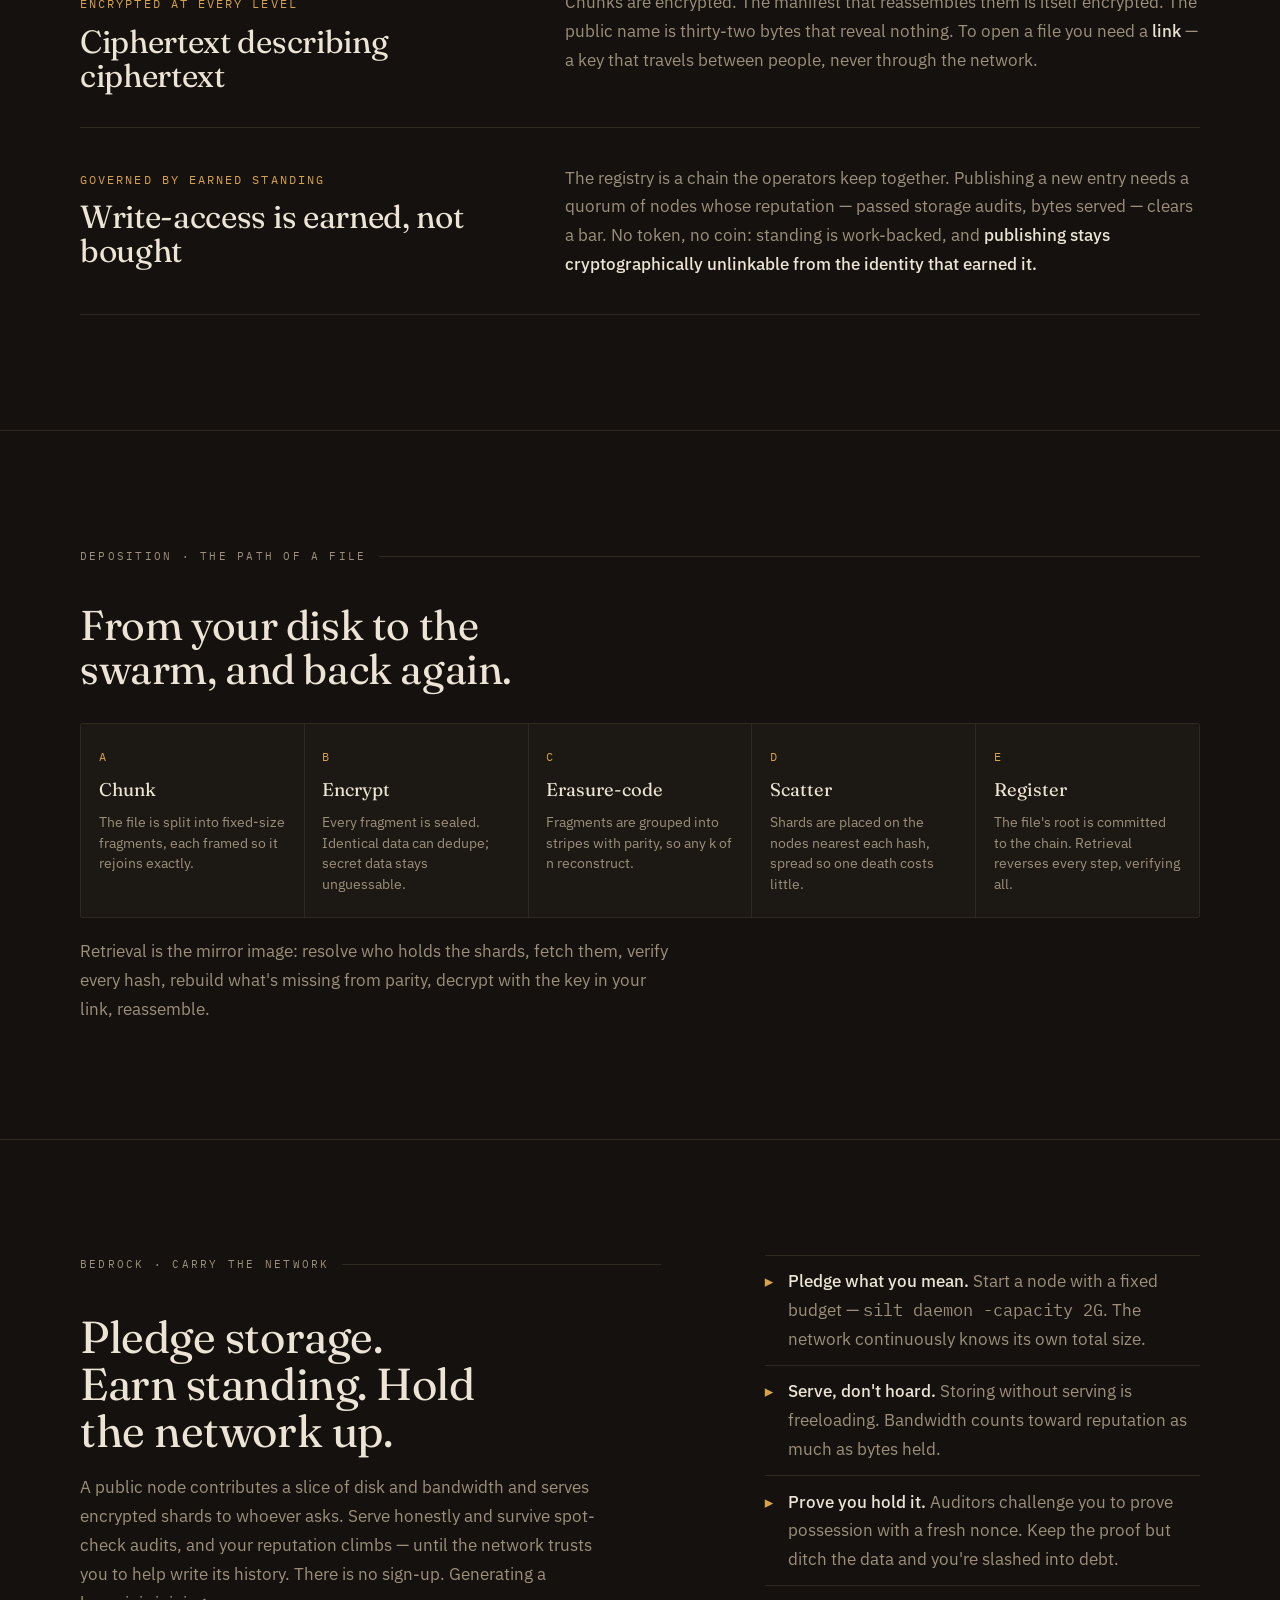
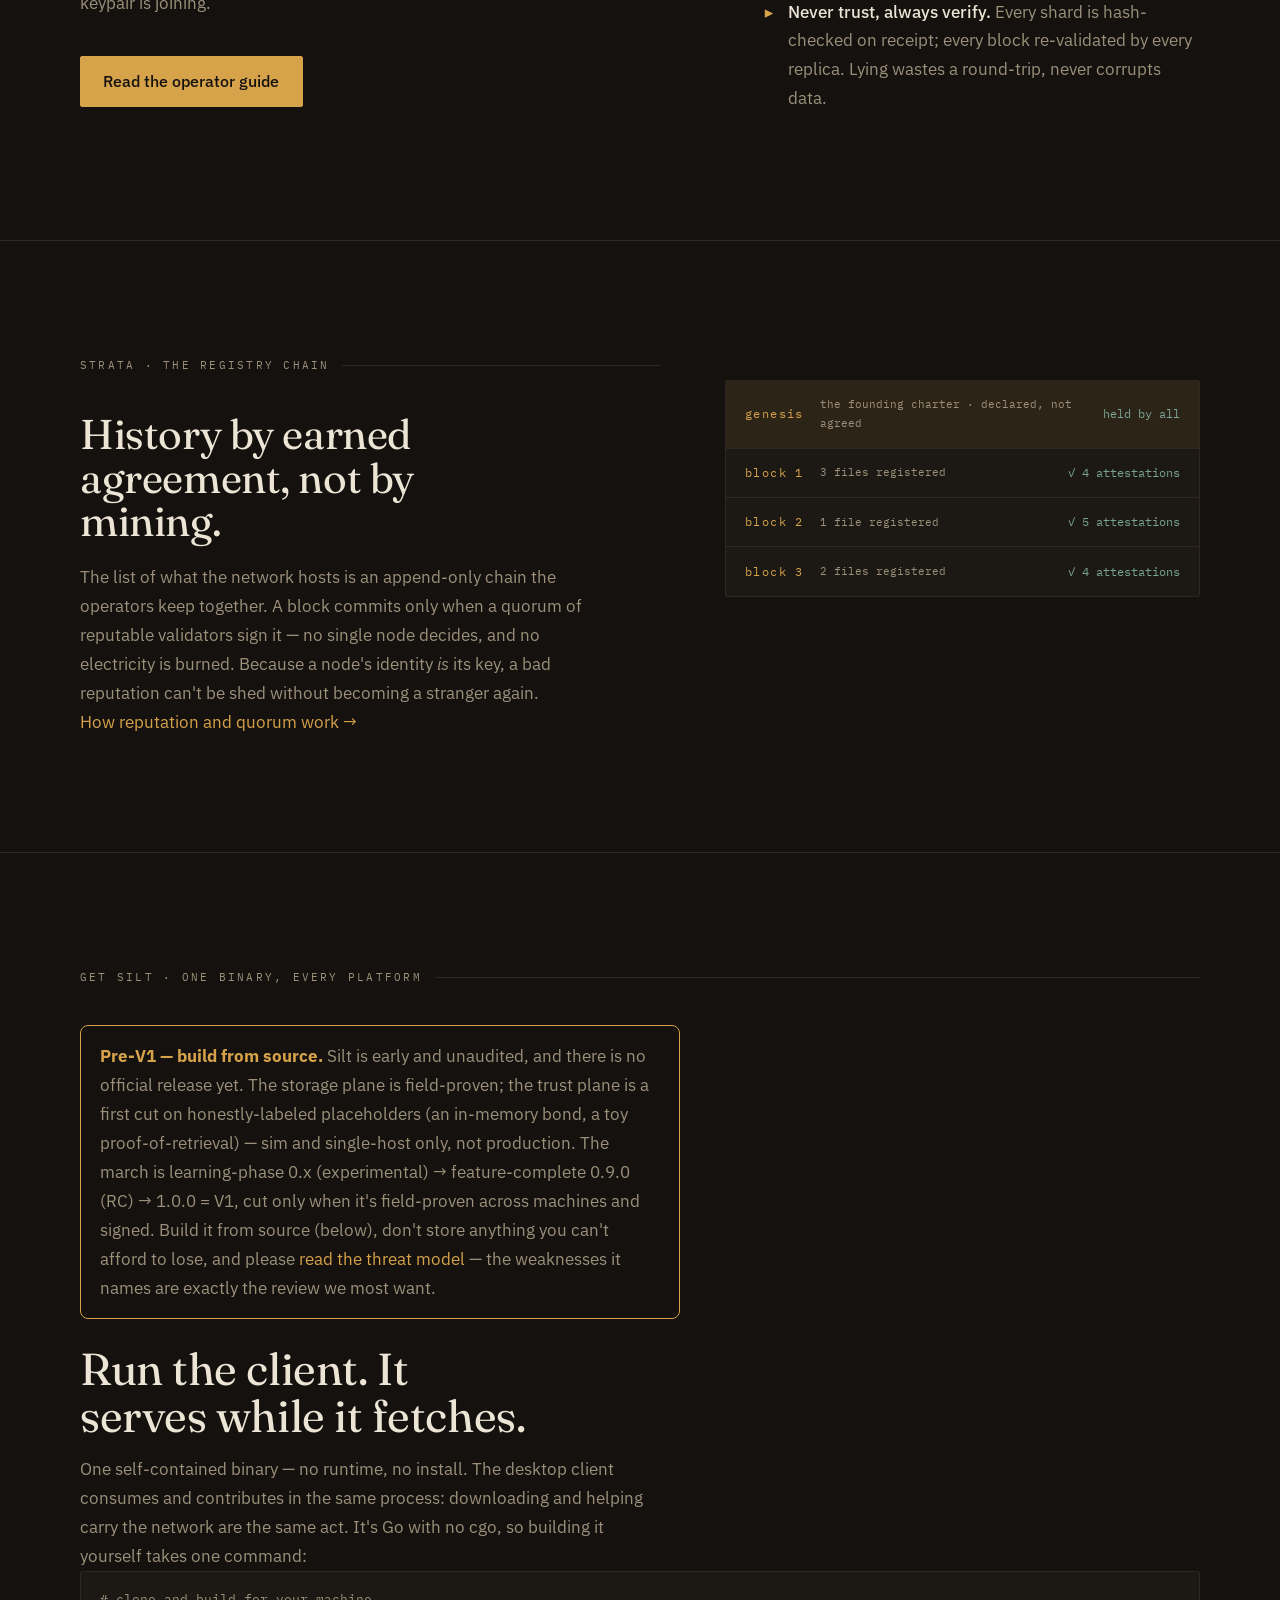
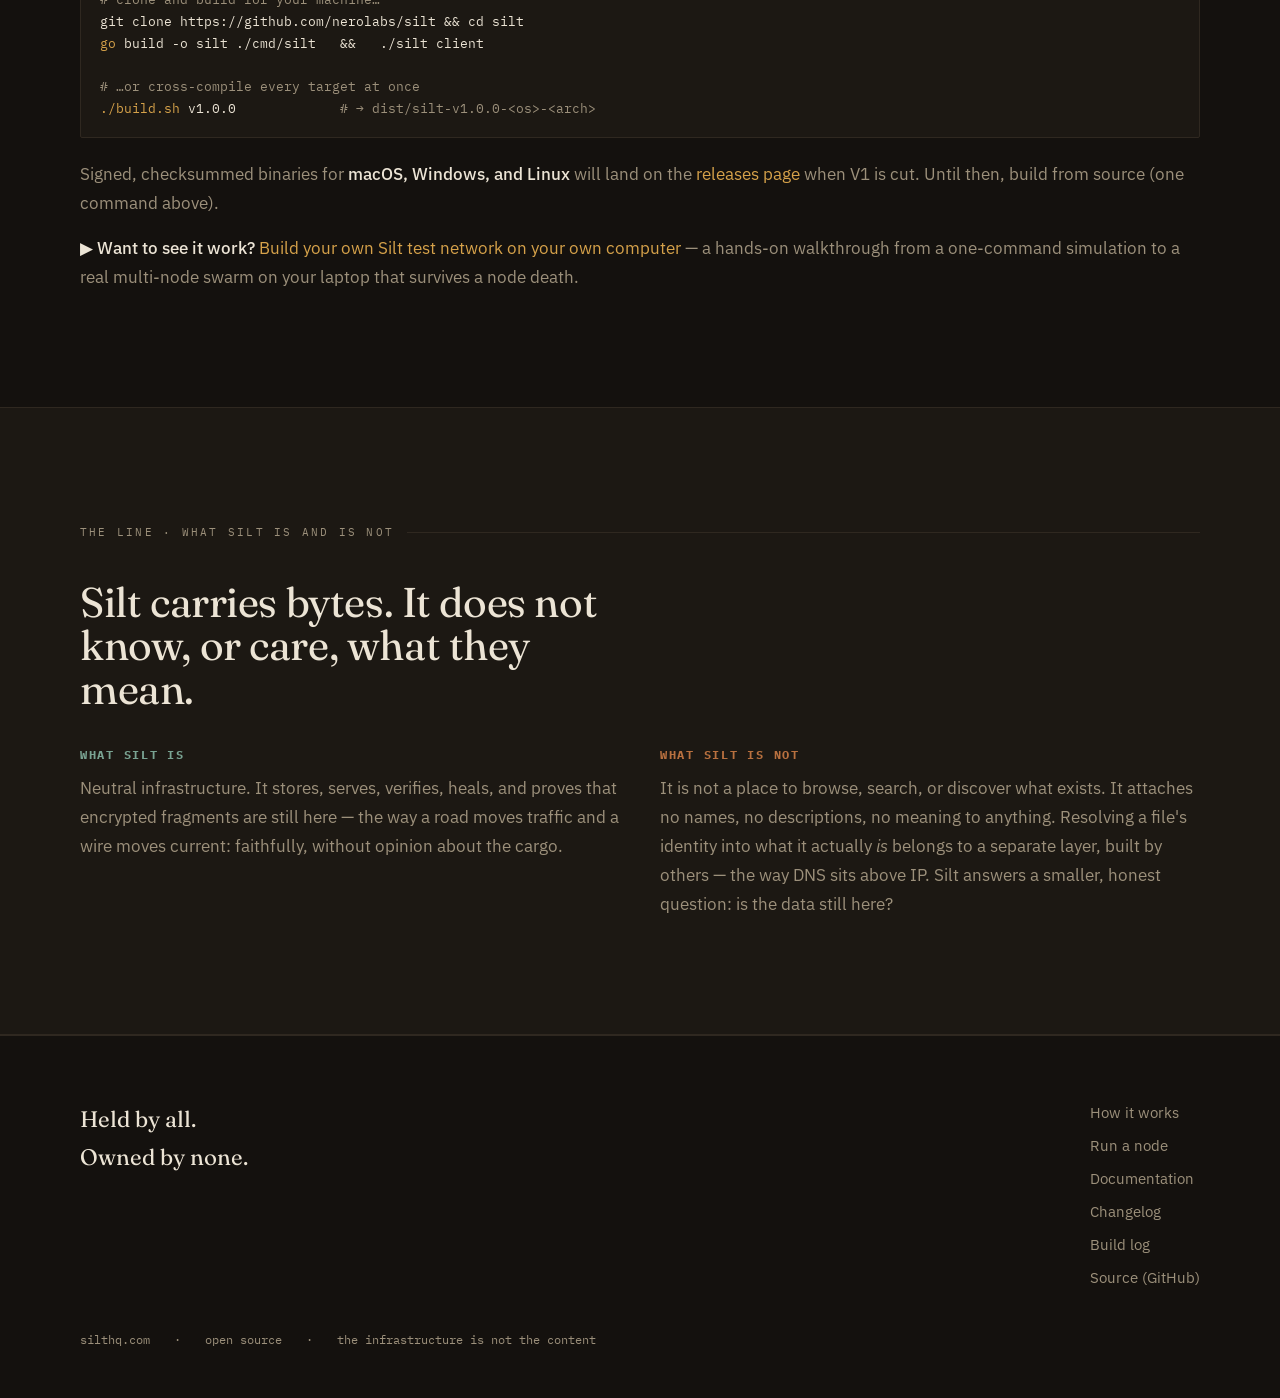
==== commit 5fa93884: "docs: consolidate canon — trilemma mission (M0), tiered immutables, single V1 spine Sanity-check ses" ====
--- a/website/index.html
+++ b/website/index.html
@@ -4,7 +4,7 @@
 <meta charset="utf-8">
 <meta name="viewport" content="width=device-width, initial-scale=1">
 <title>Silt — the infrastructure is not the content</title>
-<meta name="description" content="Silt is a distributed, encrypted, erasure-coded storage network. Nodes store and serve anonymous ciphertext — they cannot know what they carry. Run a node, or build on it.">
+<meta name="description" content="Silt is resilient, private-by-architecture, neutral storage infrastructure — owned by none, run by its participants, funded by no token. Nodes store and serve encrypted ciphertext they cannot read. Run a node, or build on it.">
 <link rel="canonical" href="https://silthq.com/">
 <link rel="preconnect" href="https://fonts.googleapis.com">
 <link rel="preconnect" href="https://fonts.gstatic.com" crossorigin>
@@ -34,13 +34,16 @@
       <i style="height:4%;background:#6e5124"></i><i style="height:12%;background:#241f18"></i>
       <i style="height:8%;background:#332619"></i><i style="height:14%;background:#1d1913"></i>
     </div>
-    <p class="eyebrow settle">Distributed storage · encrypted at every level</p>
+    <p class="eyebrow settle">Private by architecture · no token · earned standing</p>
     <h1 class="thesis settle settle-2">The infrastructure is <em>not</em> the content.</h1>
     <p class="sub settle settle-3">
-      Silt is a network that stores and serves files as anonymous, encrypted
-      fragments — split, scattered, and healed across many machines. A node
-      <b>cannot read what it holds; it was built to be unable to.</b> Meaning
-      lives elsewhere, with whoever holds the keys.
+      Silt is resilient, private-by-architecture, neutral storage
+      infrastructure — files split into encrypted fragments, scattered and
+      healed across many machines. A node <b>cannot read what it holds; it was
+      built to be unable to.</b> Standing to publish is <b>earned</b> — work-backed
+      reputation, no token, no coin — and publishing stays cryptographically
+      unlinkable from the identity that earned it. Meaning lives elsewhere, with
+      whoever holds the keys.
     </p>
     <div class="cta-row settle settle-4">
       <a href="#download" class="btn">Download a client</a>
@@ -81,7 +84,8 @@
         <div><div class="k">Governed by earned standing</div><h3>Write-access is earned, not bought</h3></div>
         <p>The registry is a chain the operators keep together. Publishing a new
         entry needs a quorum of nodes whose reputation — passed storage audits,
-        bytes served — clears a bar. <b>A fresh identity is a nobody until it proves itself.</b></p>
+        bytes served — clears a bar. No token, no coin: standing is work-backed,
+        and <b>publishing stays cryptographically unlinkable from the identity that earned it.</b></p>
       </div>
     </div>
   </div>
@@ -154,9 +158,13 @@
     <div style="margin:0 0 1.6rem;padding:1rem 1.2rem;border:1px solid var(--ochre);border-radius:8px;max-width:60ch">
       <b style="color:var(--ochre)">Pre-V1 — build from source.</b>
       <span class="dim">Silt is early and unaudited, and there is no official
-      release yet: we're hardening toward a V1 that stands up from day one,
-      rather than shipping something half-built. Build it from source (below),
-      don't store anything you can't afford to lose, and please
+      release yet. The storage plane is field-proven; the trust plane is a first
+      cut on honestly-labeled placeholders (an in-memory bond, a toy
+      proof-of-retrieval) — sim and single-host only, not production. The march
+      is learning-phase 0.x (experimental) → feature-complete 0.9.0 (RC) →
+      1.0.0 = V1, cut only when it's field-proven across machines and signed.
+      Build it from source (below), don't store anything you can't afford to
+      lose, and please
       <a href="https://github.com/nerolabs/silt/blob/main/docs/threat-model.md">read the threat model</a>
       — the weaknesses it names are exactly the review we most want.</span>
     </div>
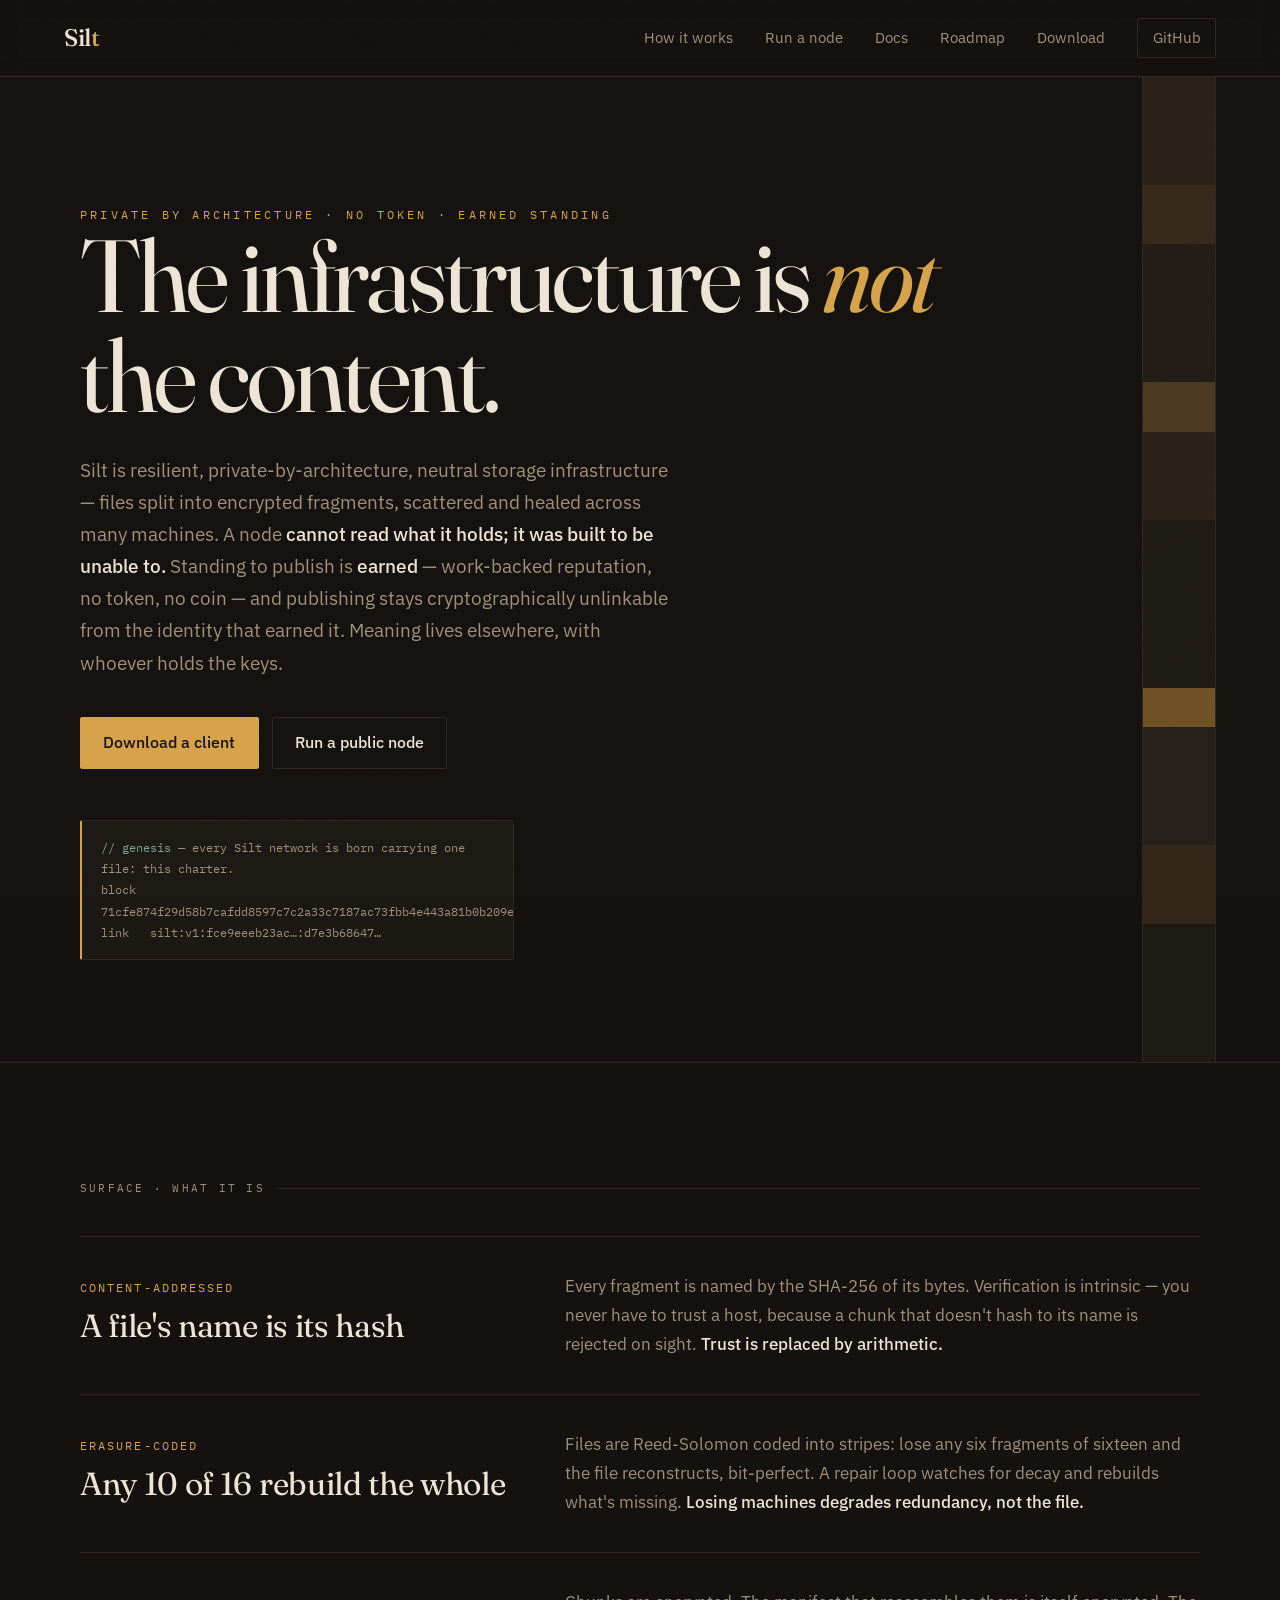
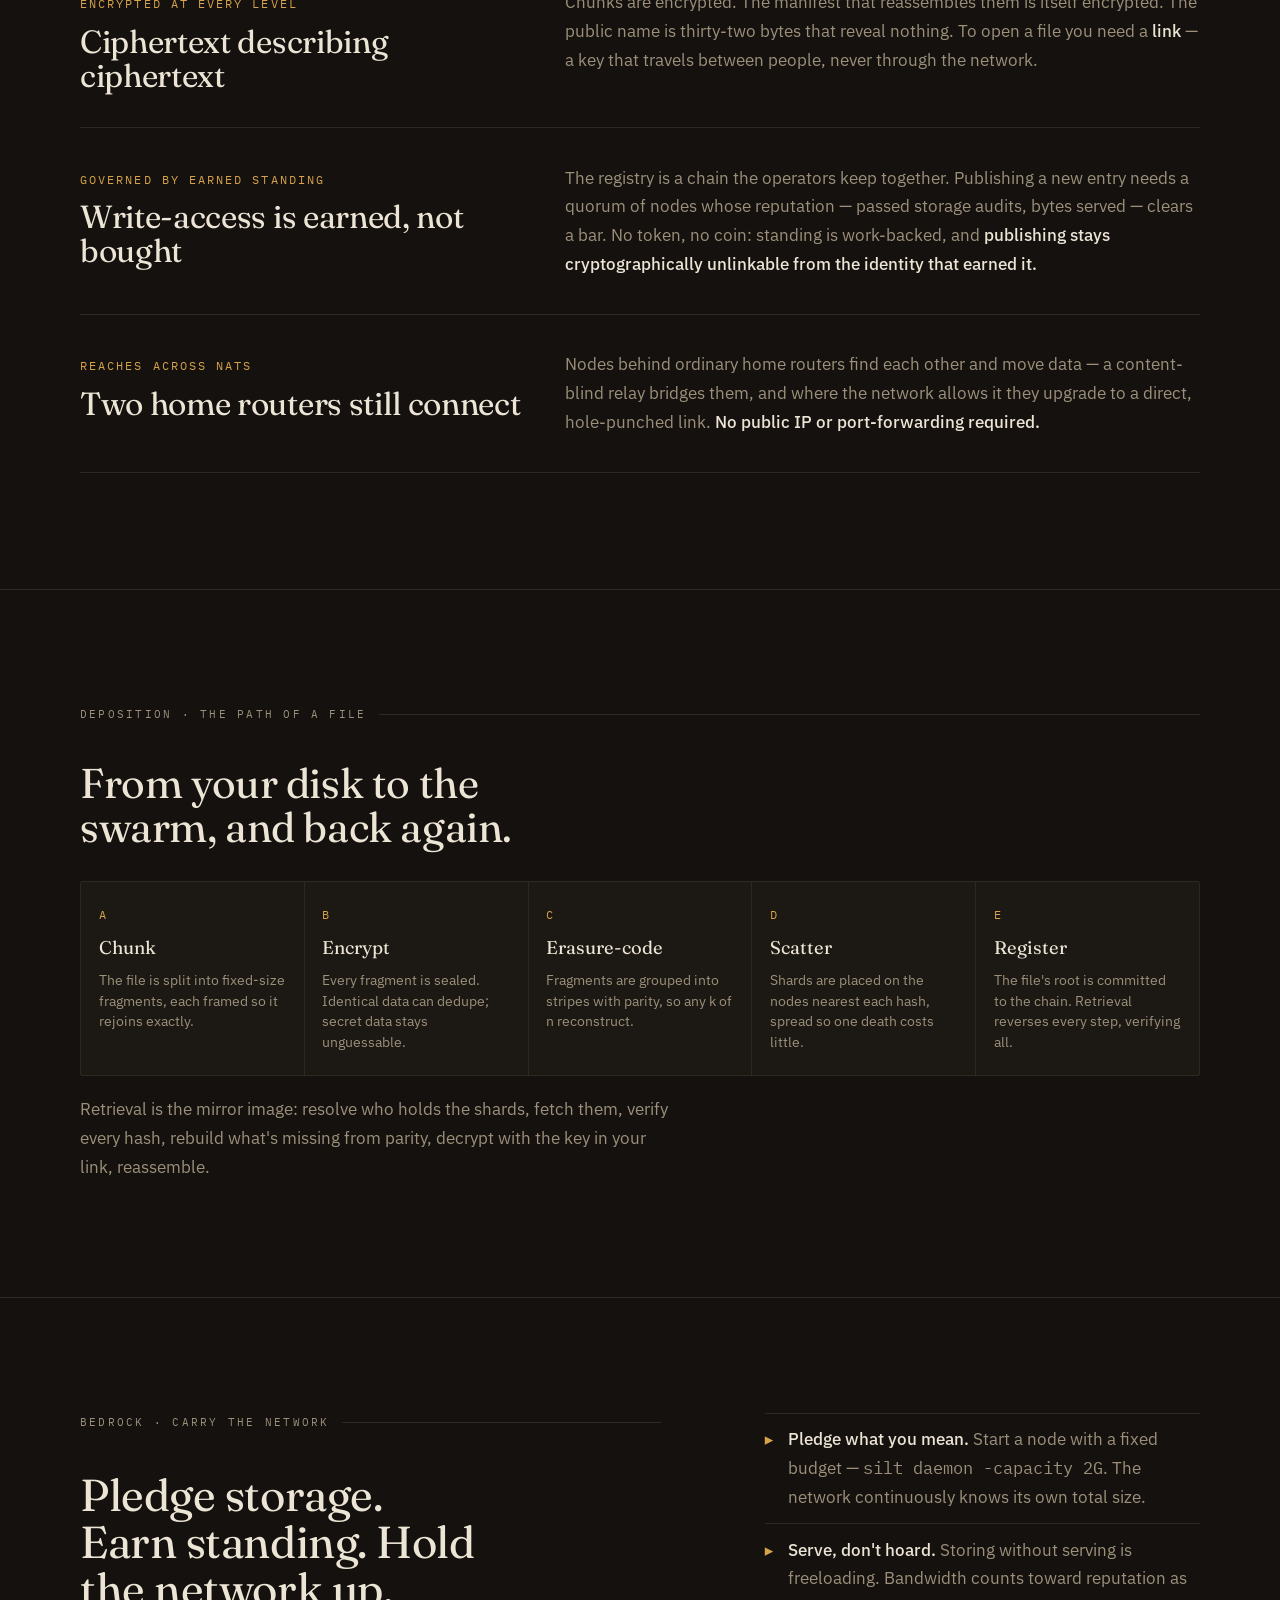
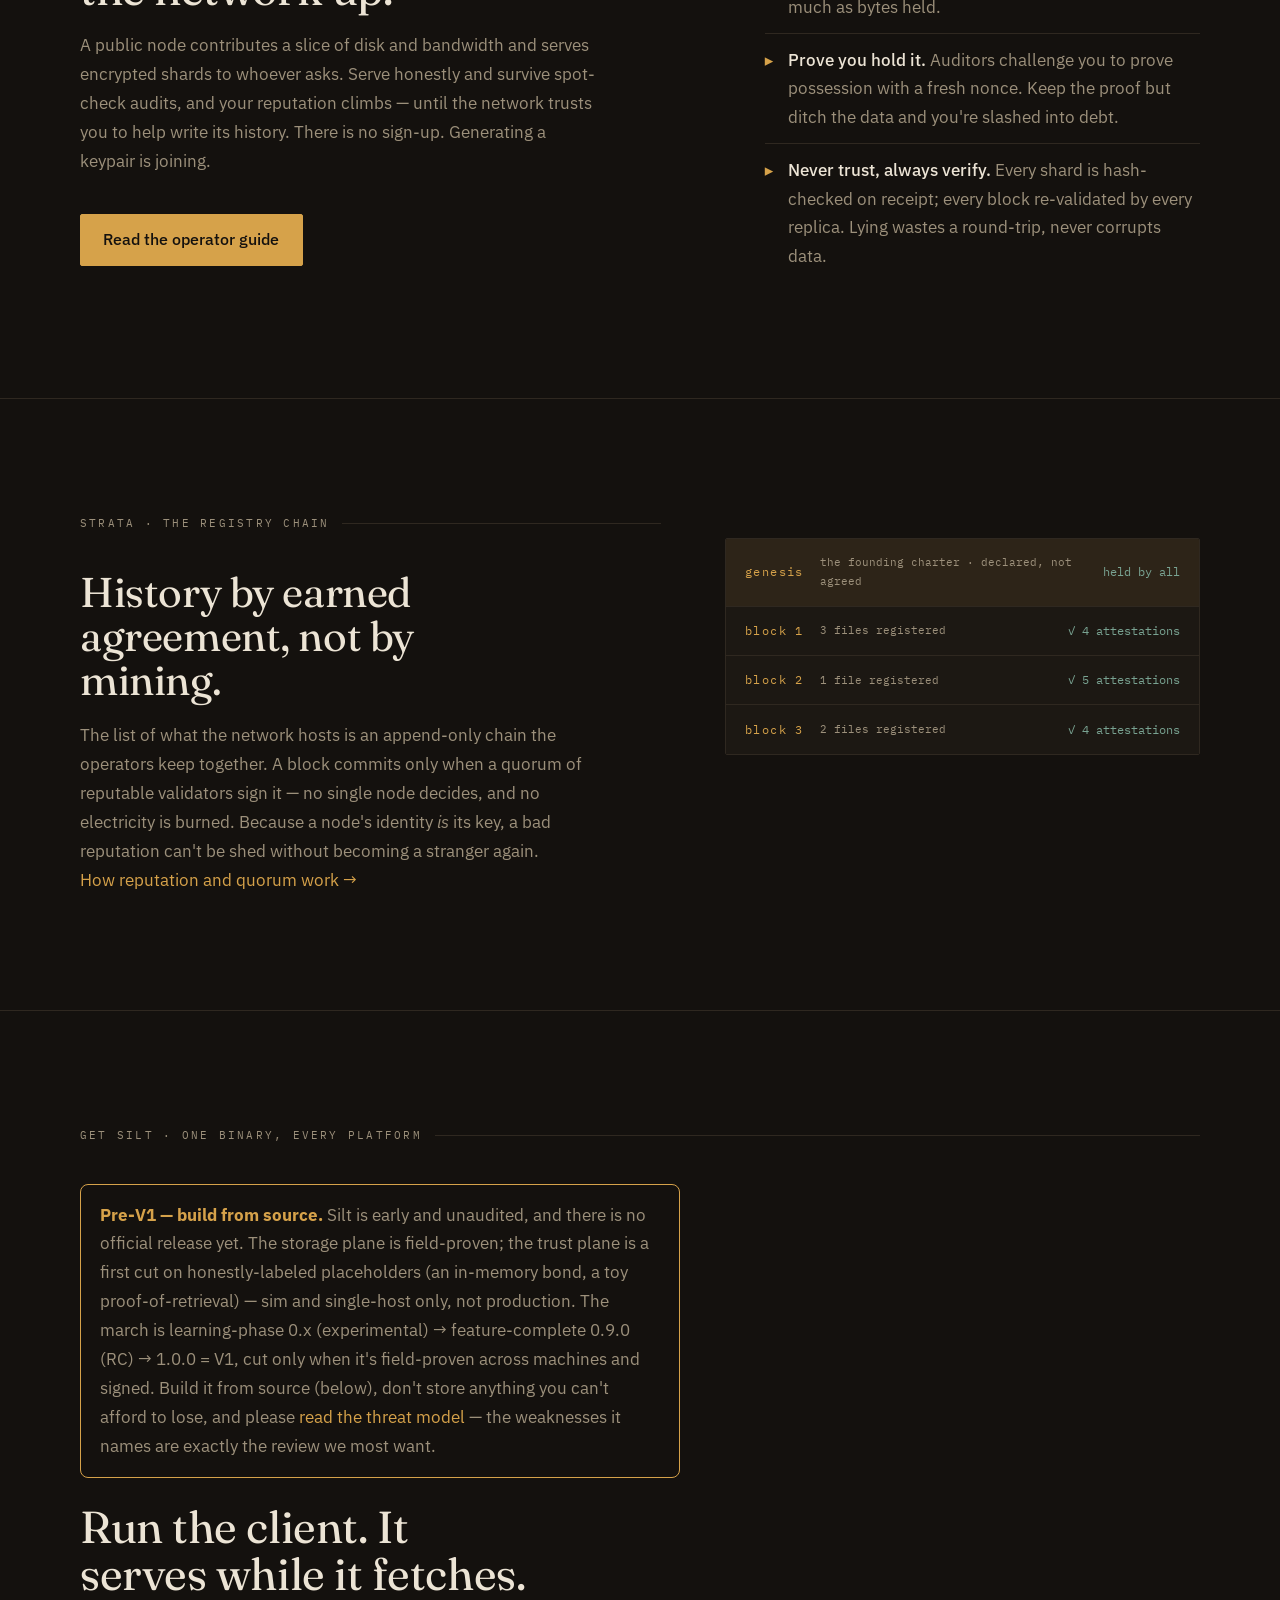
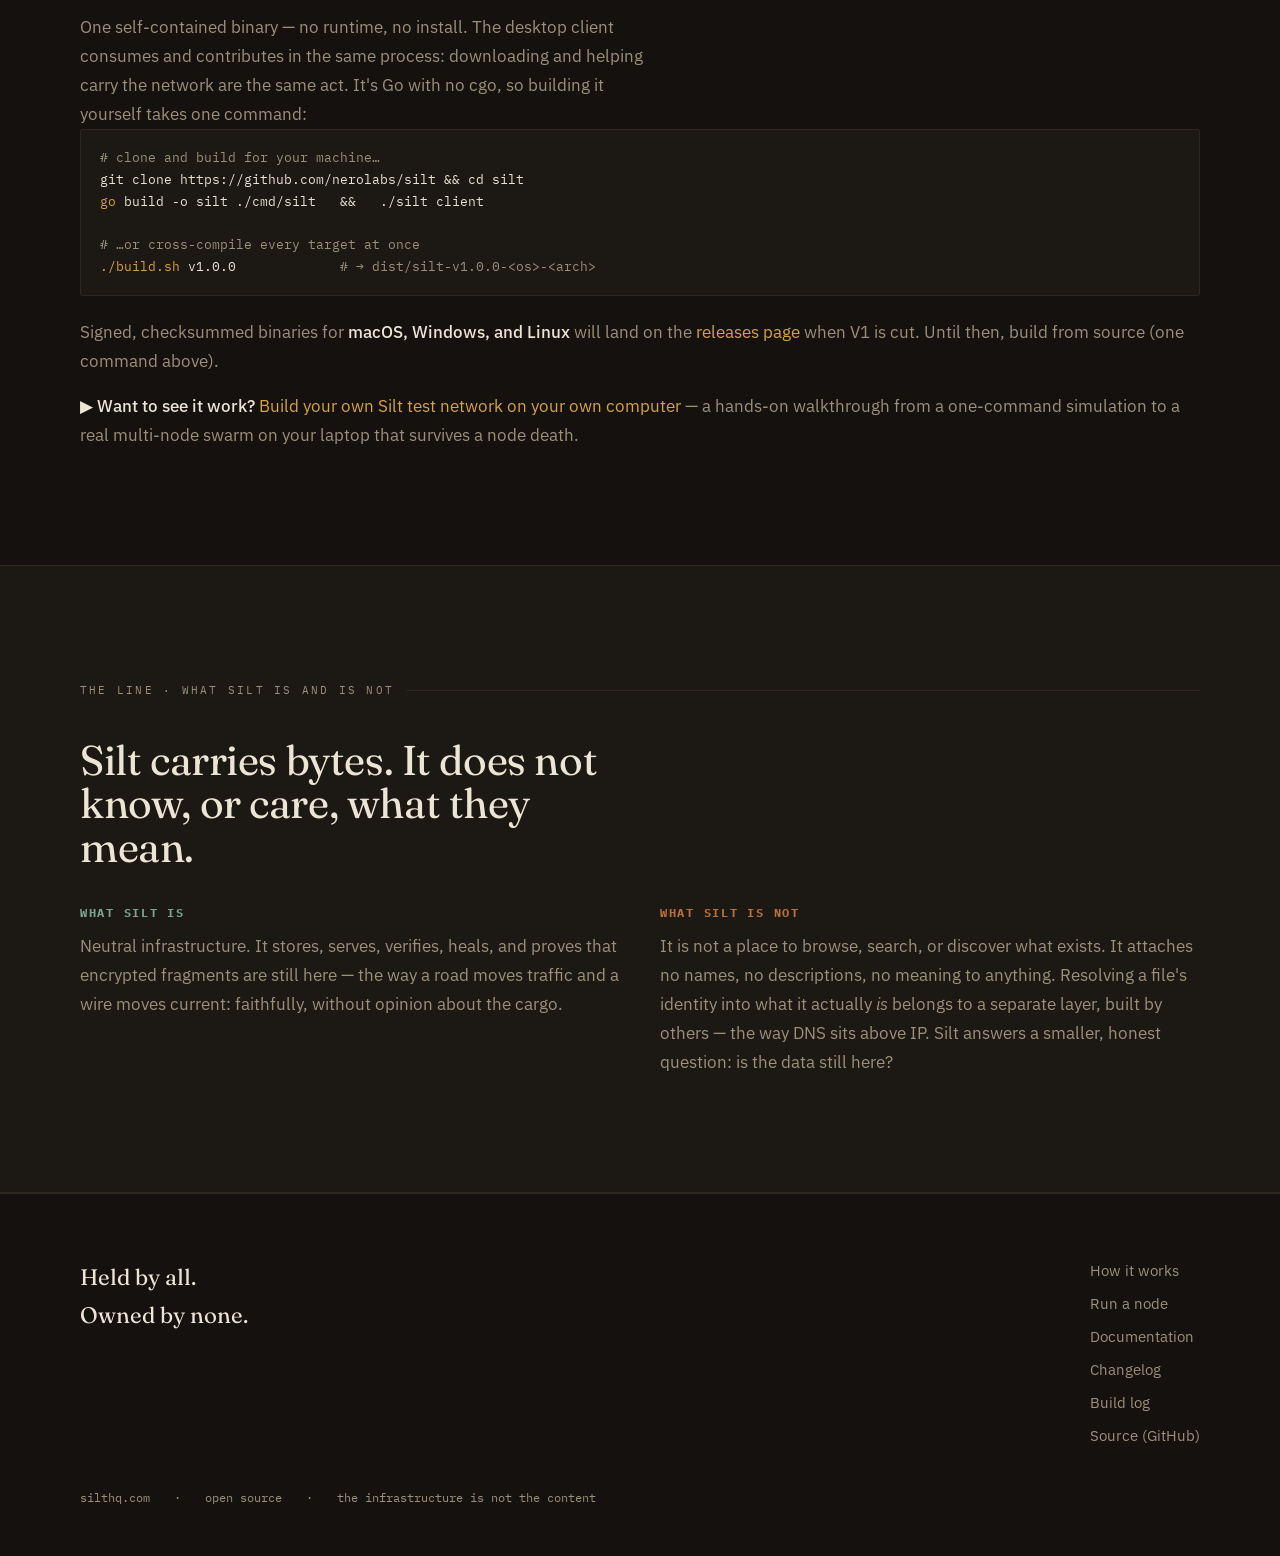
==== commit 3ca999ff: "fix(acceptance-r2): docs & UX polish for new-F3/F4/F5/F6 Four minor/cosmetic gaps from the passing a" ====
--- a/website/index.html
+++ b/website/index.html
@@ -87,6 +87,12 @@
         bytes served — clears a bar. No token, no coin: standing is work-backed,
         and <b>publishing stays cryptographically unlinkable from the identity that earned it.</b></p>
       </div>
+      <div class="layer">
+        <div><div class="k">Reaches across NATs</div><h3>Two home routers still connect</h3></div>
+        <p>Nodes behind ordinary home routers find each other and move data — a
+        content-blind relay bridges them, and where the network allows it they
+        upgrade to a direct, hole-punched link. <b>No public IP or port-forwarding required.</b></p>
+      </div>
     </div>
   </div>
 </section>
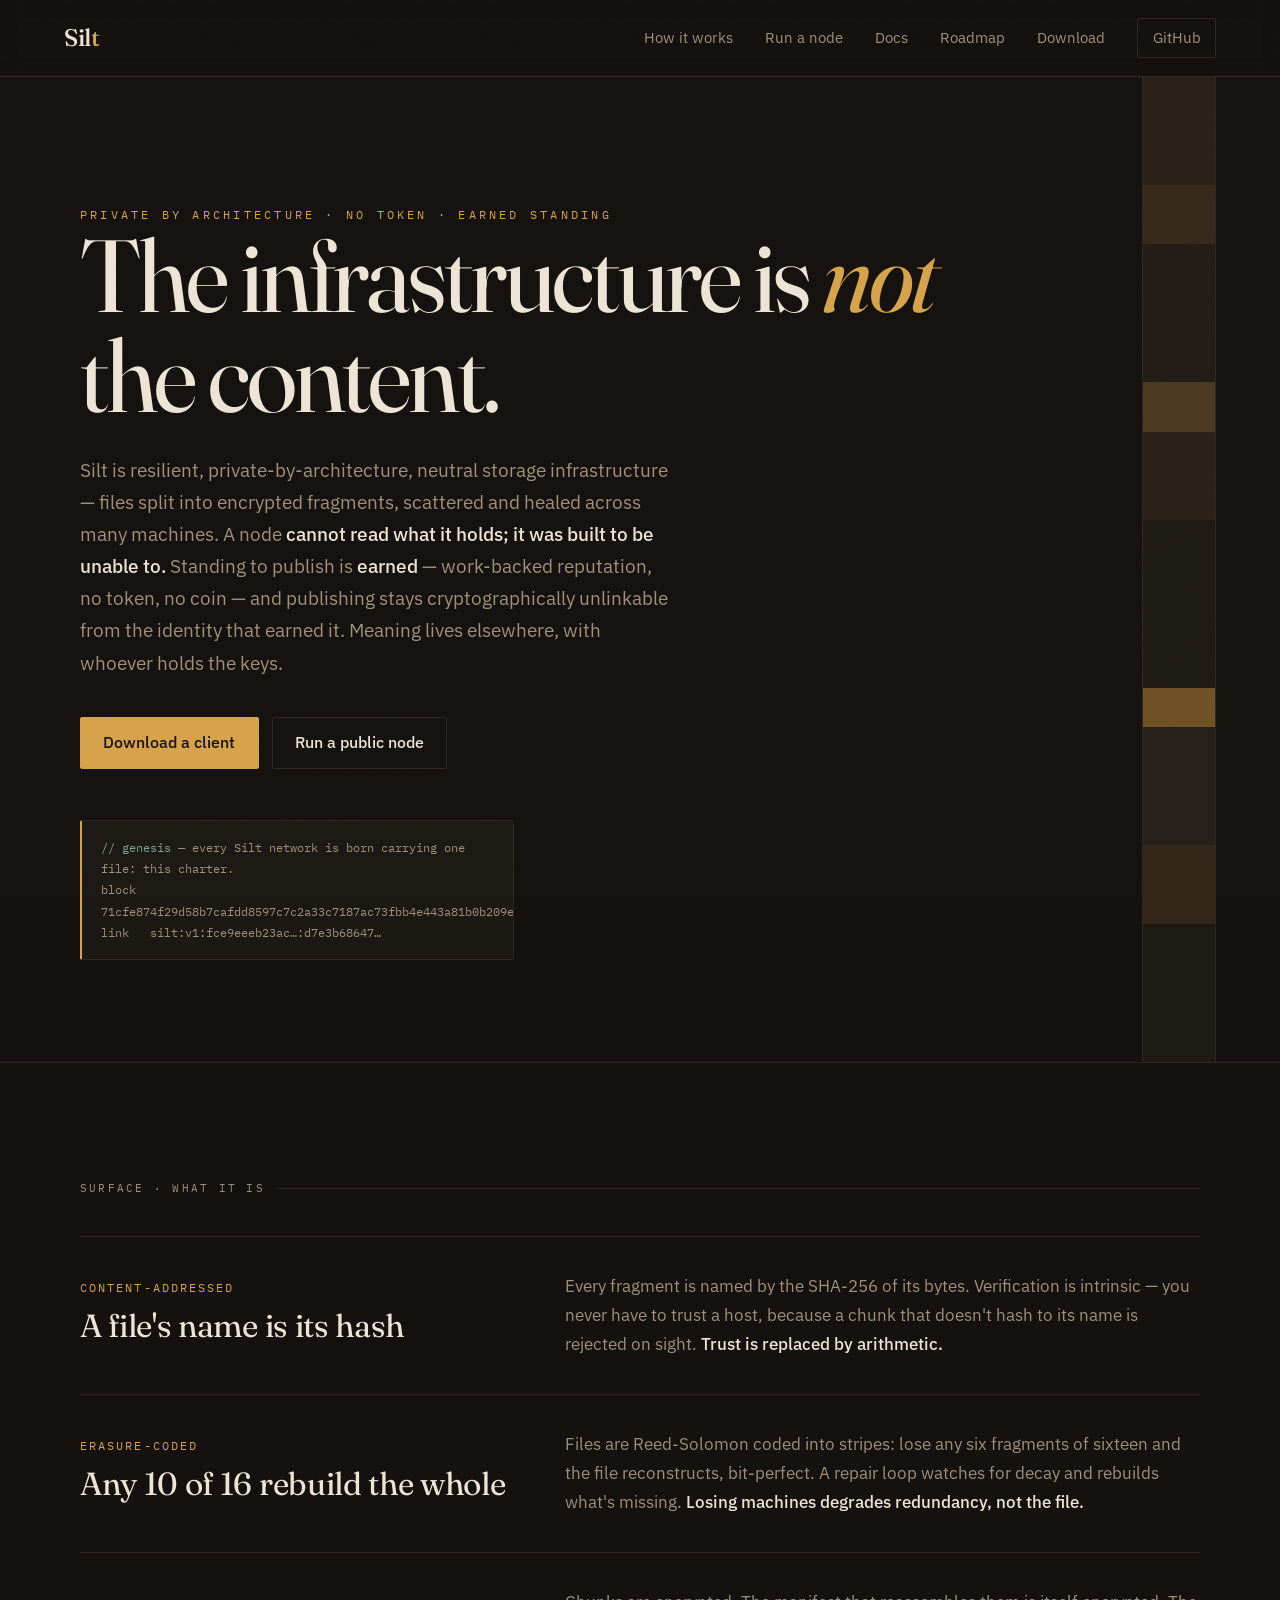
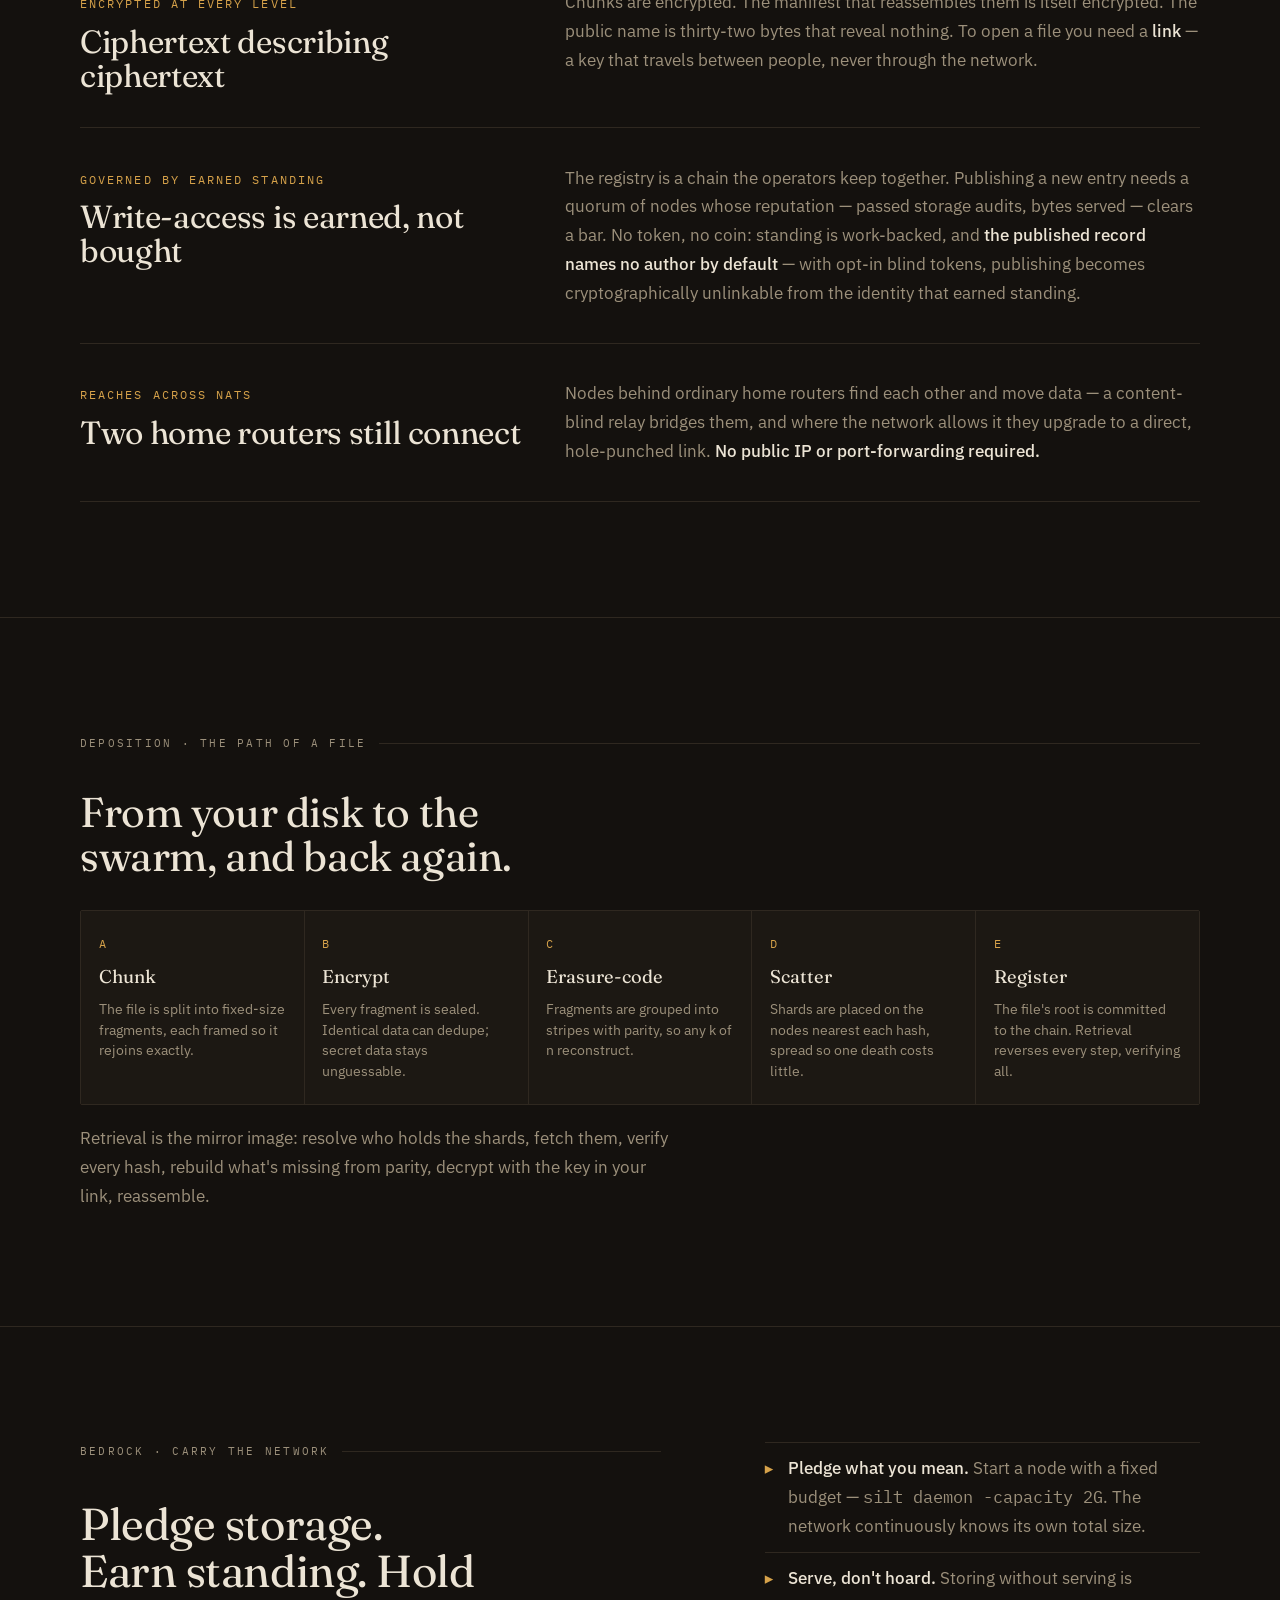
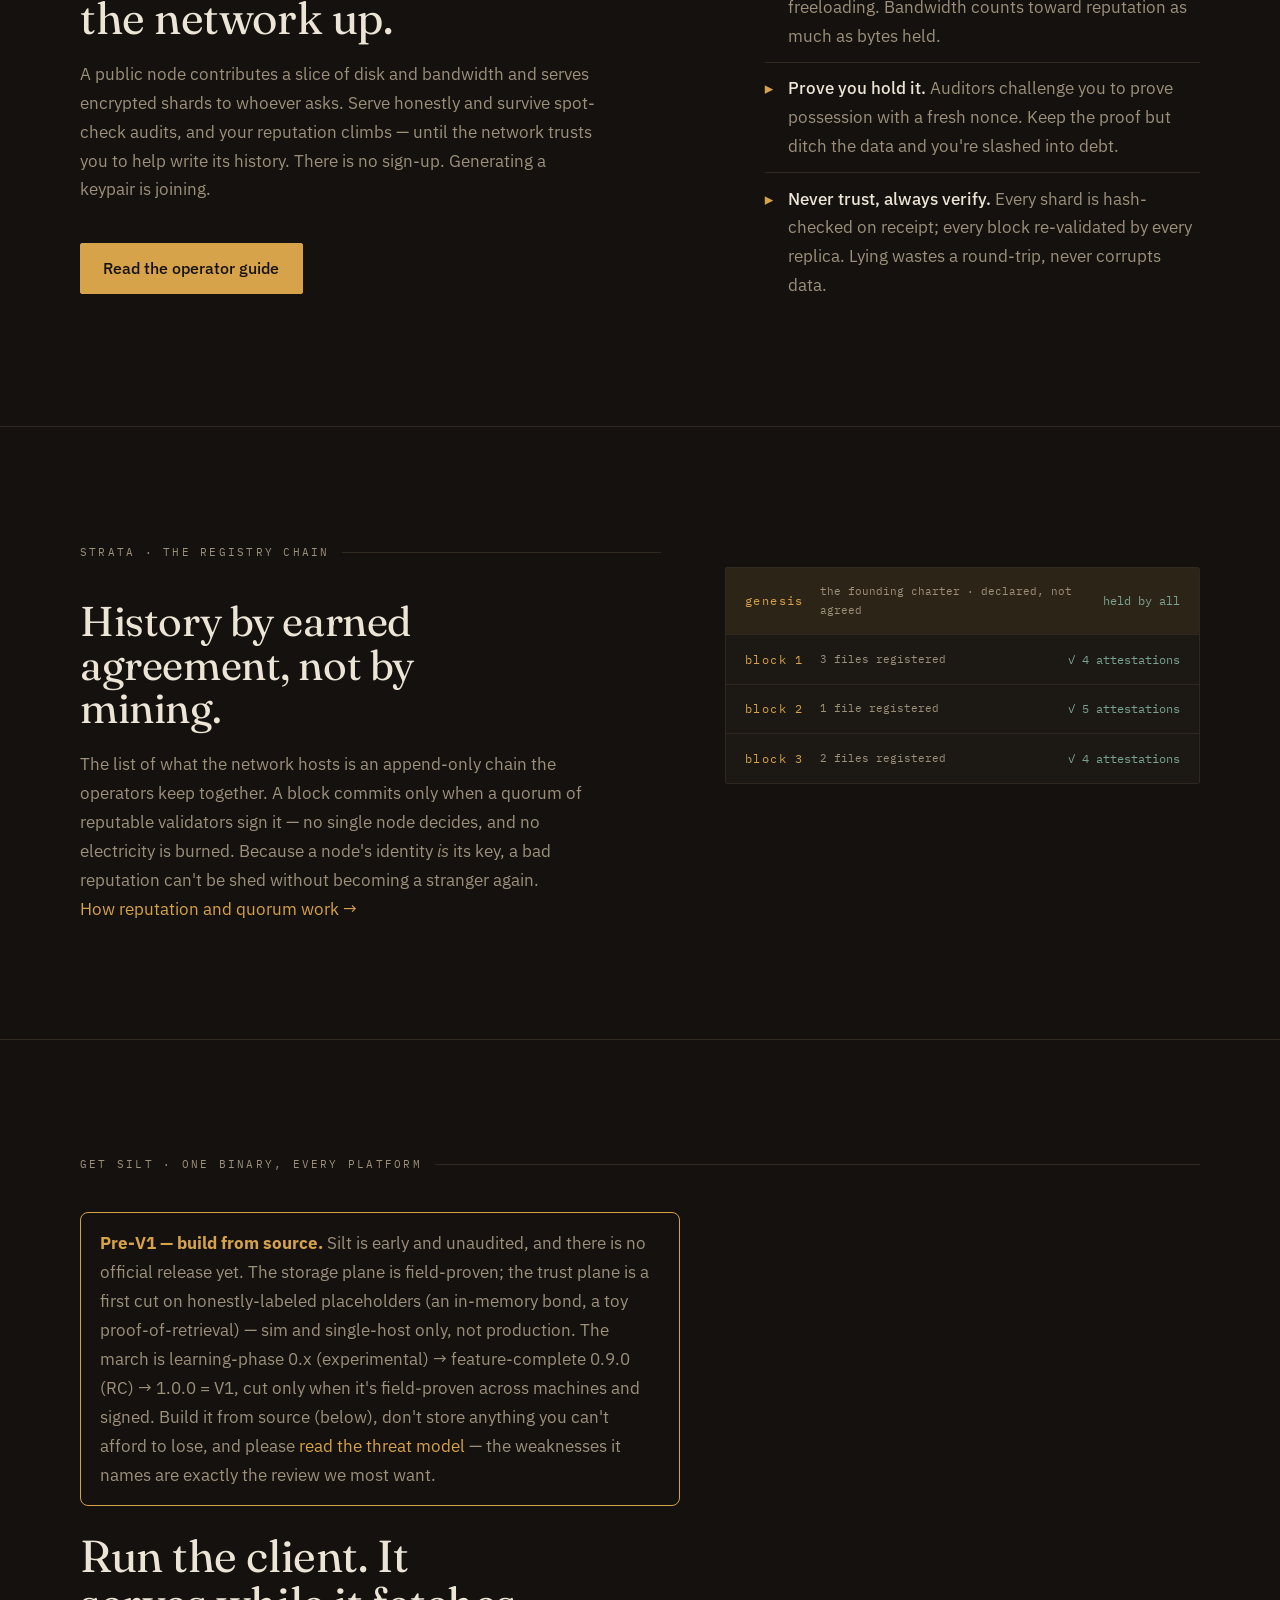
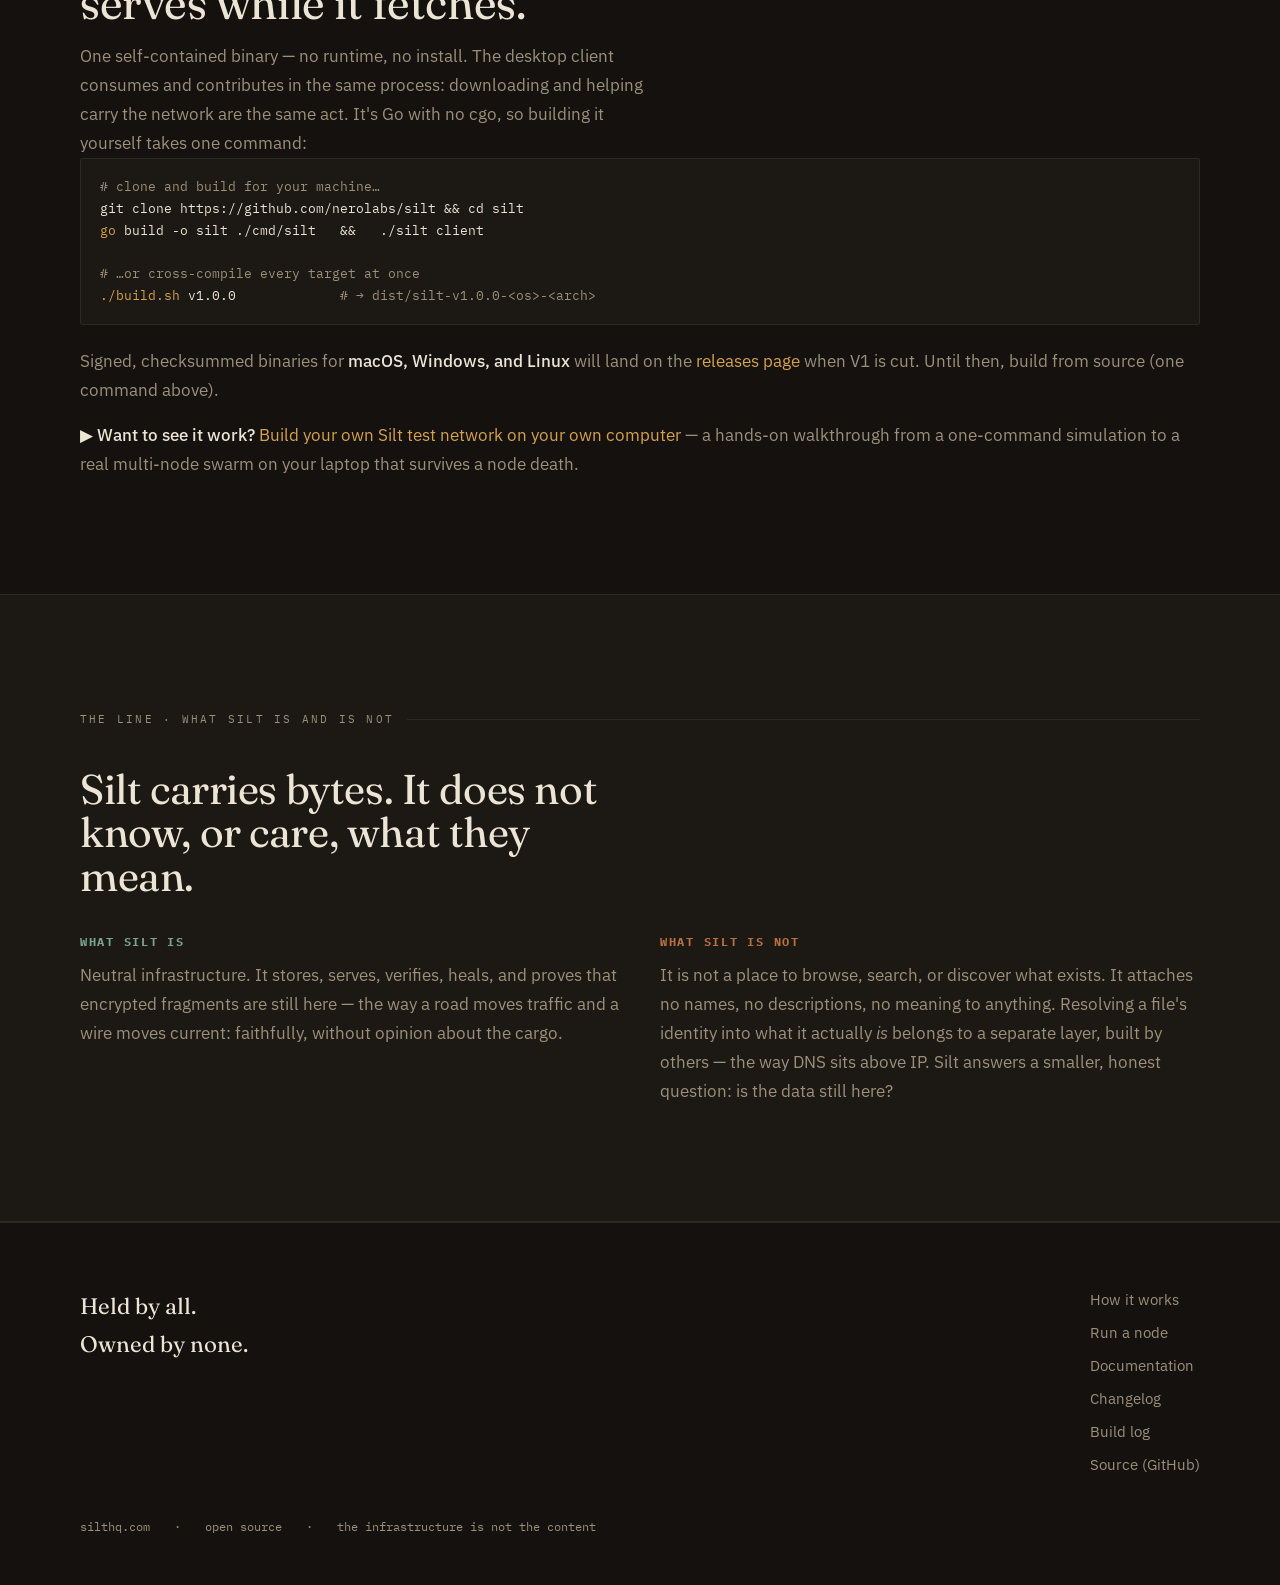
==== commit d5324355: "fix(acceptance-r3): doc-truth reconciliation + token round-trip playbook Third acceptance re-run PAS" ====
--- a/website/index.html
+++ b/website/index.html
@@ -85,7 +85,8 @@
         <p>The registry is a chain the operators keep together. Publishing a new
         entry needs a quorum of nodes whose reputation — passed storage audits,
         bytes served — clears a bar. No token, no coin: standing is work-backed,
-        and <b>publishing stays cryptographically unlinkable from the identity that earned it.</b></p>
+        and <b>the published record names no author by default</b> — with opt-in
+        blind tokens, publishing becomes cryptographically unlinkable from the identity that earned standing.</p>
       </div>
       <div class="layer">
         <div><div class="k">Reaches across NATs</div><h3>Two home routers still connect</h3></div>
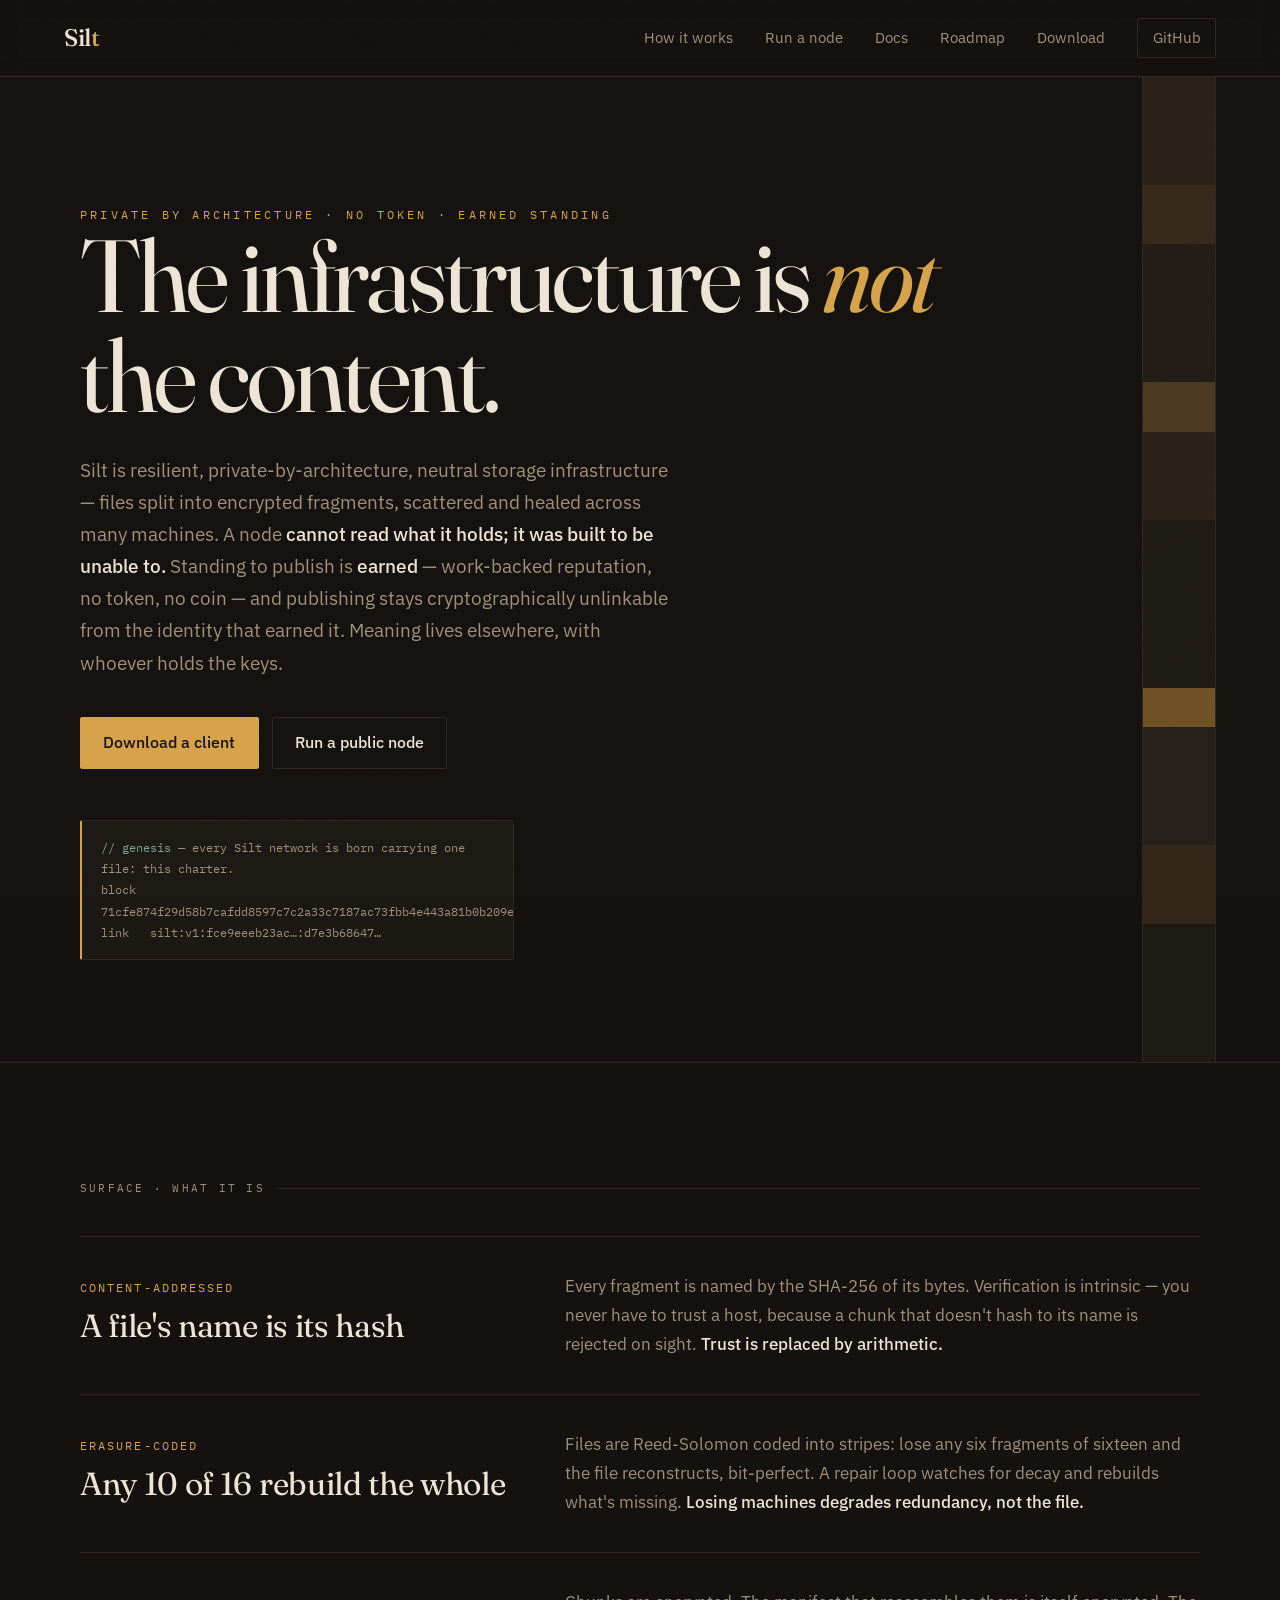
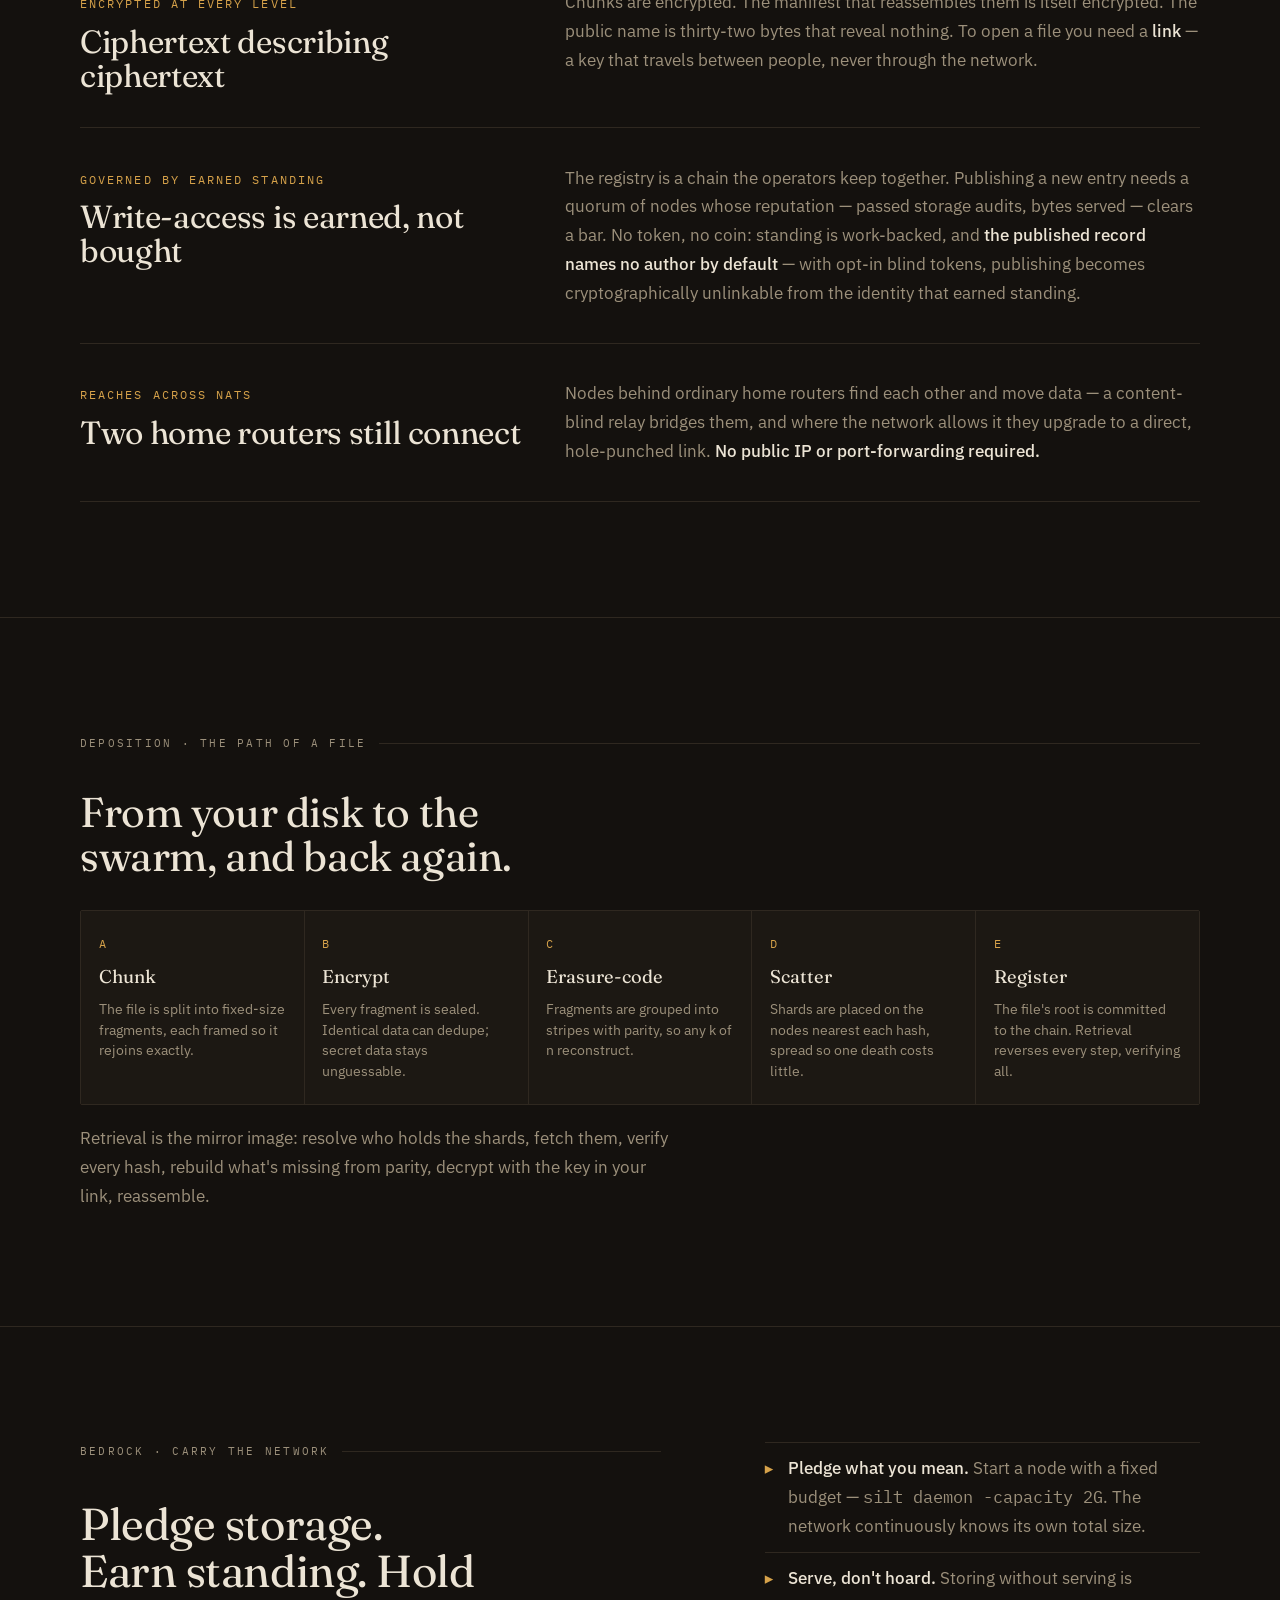
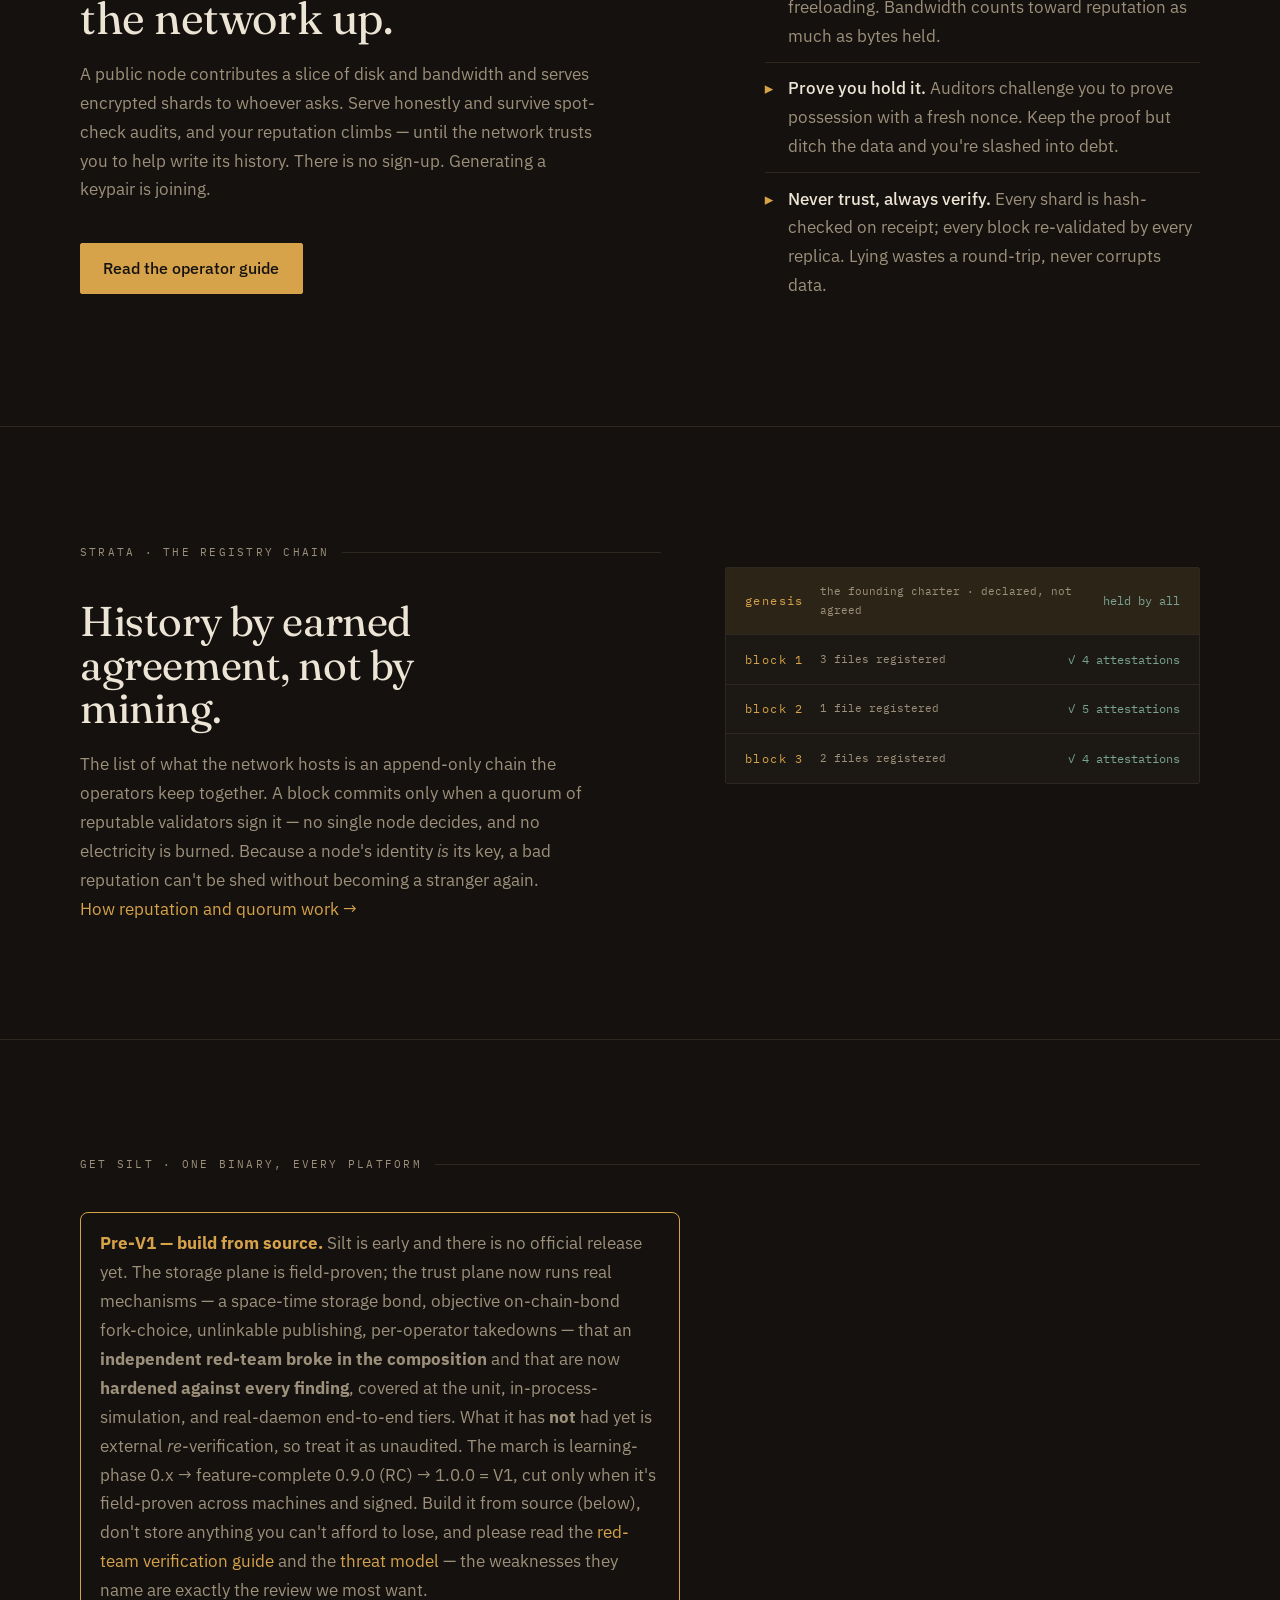
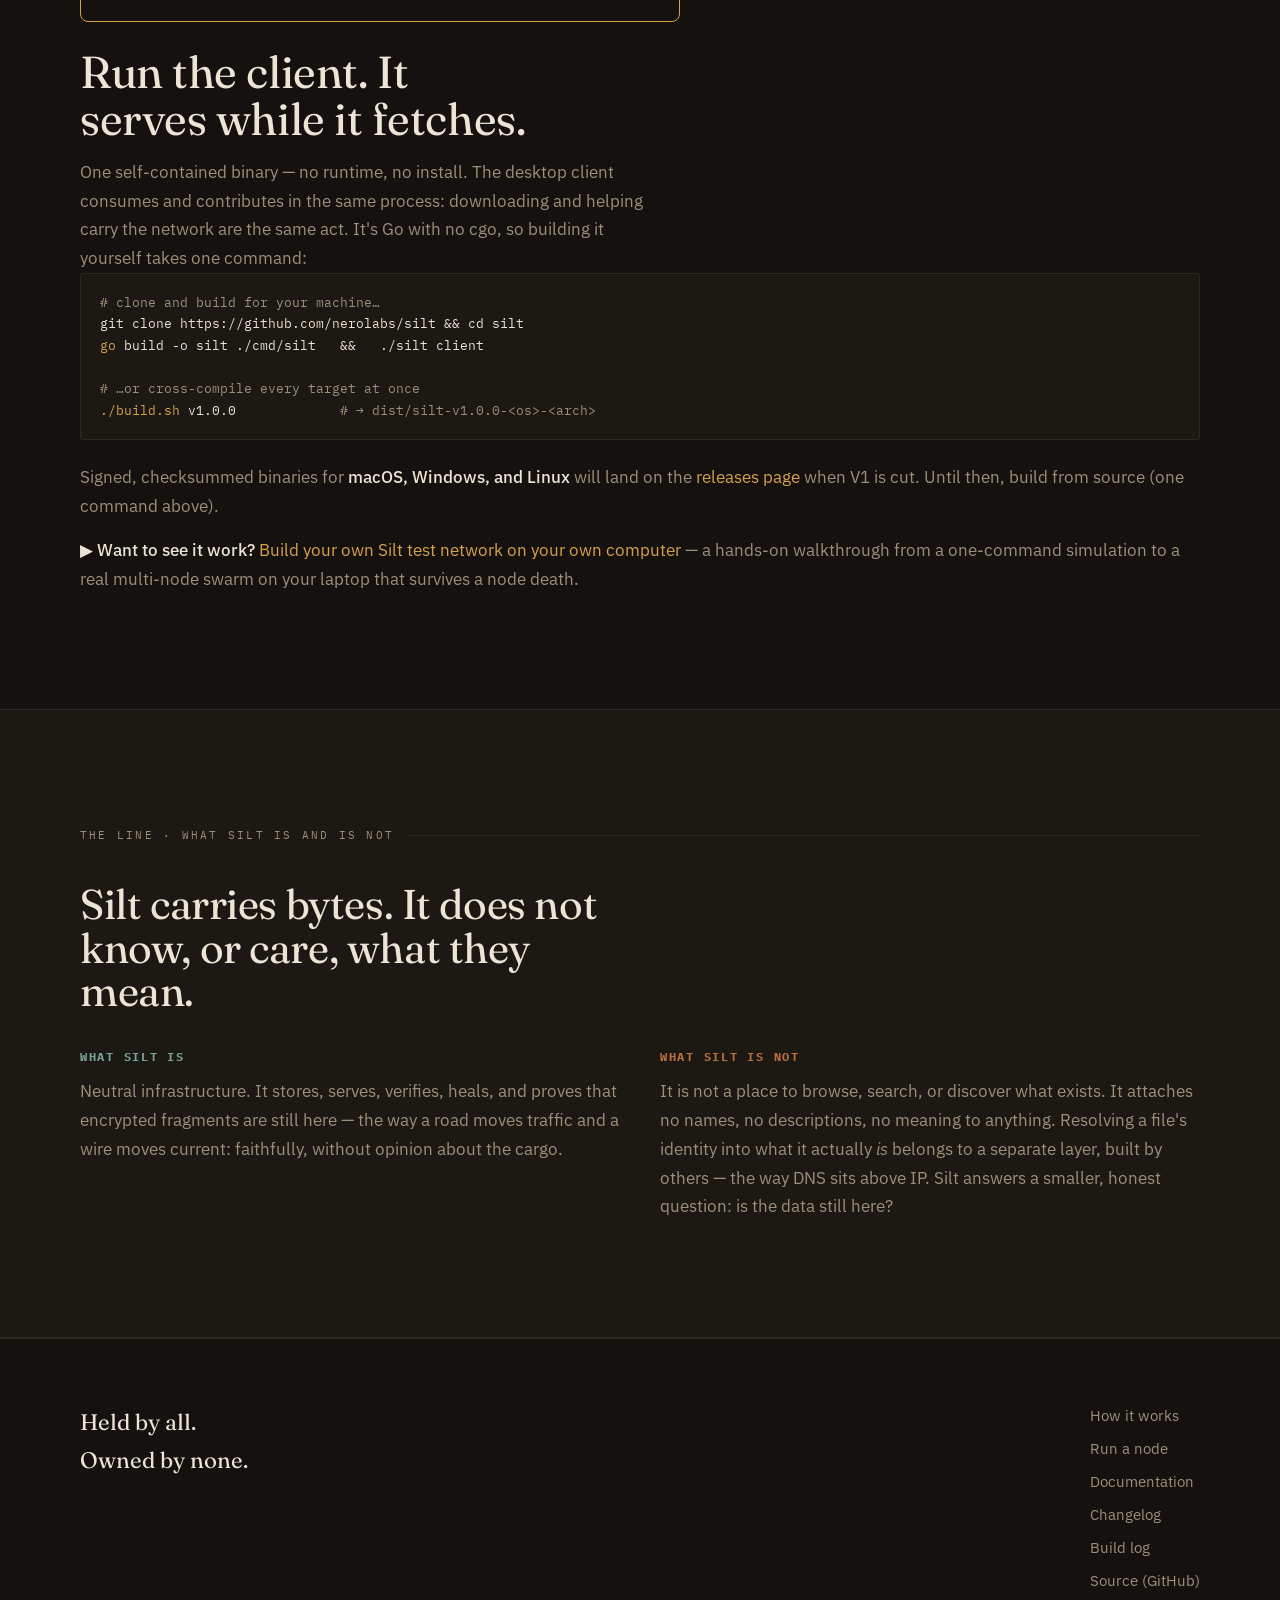
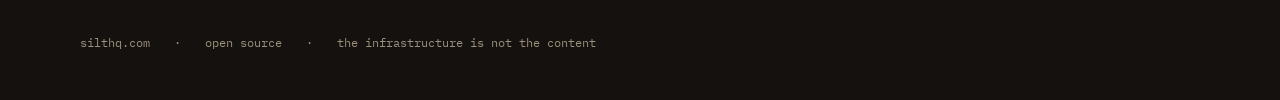
==== commit f3c97ba9: "docs(m0): builder response + verification guide; reconcile status; publish All F1–F7 red-team findin" ====
--- a/website/index.html
+++ b/website/index.html
@@ -164,16 +164,21 @@
     <div class="stratum-label">Get Silt · one binary, every platform</div>
     <div style="margin:0 0 1.6rem;padding:1rem 1.2rem;border:1px solid var(--ochre);border-radius:8px;max-width:60ch">
       <b style="color:var(--ochre)">Pre-V1 — build from source.</b>
-      <span class="dim">Silt is early and unaudited, and there is no official
-      release yet. The storage plane is field-proven; the trust plane is a first
-      cut on honestly-labeled placeholders (an in-memory bond, a toy
-      proof-of-retrieval) — sim and single-host only, not production. The march
-      is learning-phase 0.x (experimental) → feature-complete 0.9.0 (RC) →
-      1.0.0 = V1, cut only when it's field-proven across machines and signed.
-      Build it from source (below), don't store anything you can't afford to
-      lose, and please
-      <a href="https://github.com/nerolabs/silt/blob/main/docs/threat-model.md">read the threat model</a>
-      — the weaknesses it names are exactly the review we most want.</span>
+      <span class="dim">Silt is early and there is no official release yet. The
+      storage plane is field-proven; the trust plane now runs real mechanisms — a
+      space-time storage bond, objective on-chain-bond fork-choice, unlinkable
+      publishing, per-operator takedowns — that an <b>independent red-team broke in
+      the composition</b> and that are now <b>hardened against every finding</b>,
+      covered at the unit, in-process-simulation, and real-daemon end-to-end tiers.
+      What it has <b>not</b> had yet is external <i>re</i>-verification, so treat it
+      as unaudited. The march is learning-phase 0.x → feature-complete 0.9.0 (RC) →
+      1.0.0 = V1, cut only when it's field-proven across machines and signed. Build
+      it from source (below), don't store anything you can't afford to lose, and
+      please read the
+      <a href="https://github.com/nerolabs/silt/blob/main/docs/reviews/M0-REDTEAM-VERIFICATION.md">red-team verification guide</a>
+      and the
+      <a href="https://github.com/nerolabs/silt/blob/main/docs/threat-model.md">threat model</a>
+      — the weaknesses they name are exactly the review we most want.</span>
     </div>
     <h2 style="font-size:clamp(1.9rem,4.5vw,2.8rem);max-width:16ch">Run the client. It serves while it fetches.</h2>
     <p class="dim" style="margin-top:1rem;max-width:58ch">One self-contained binary — no runtime, no install. The desktop client
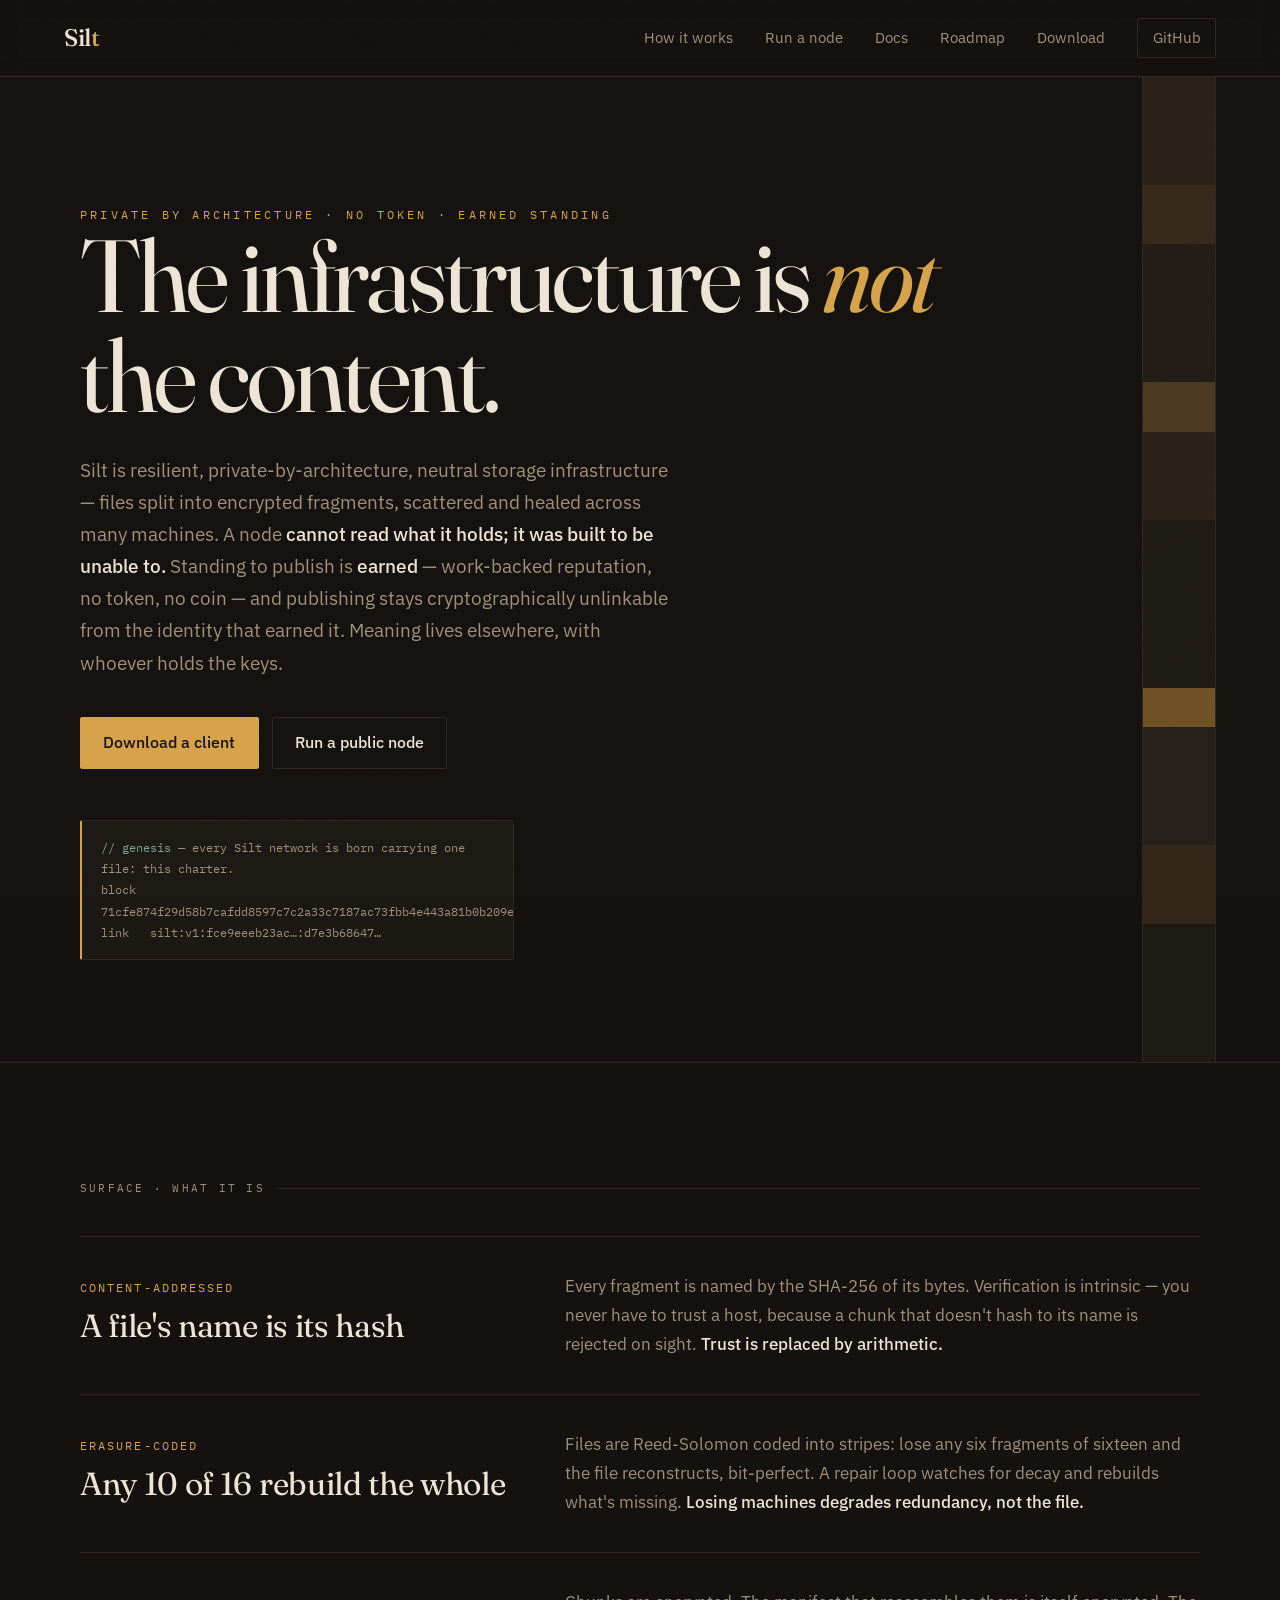
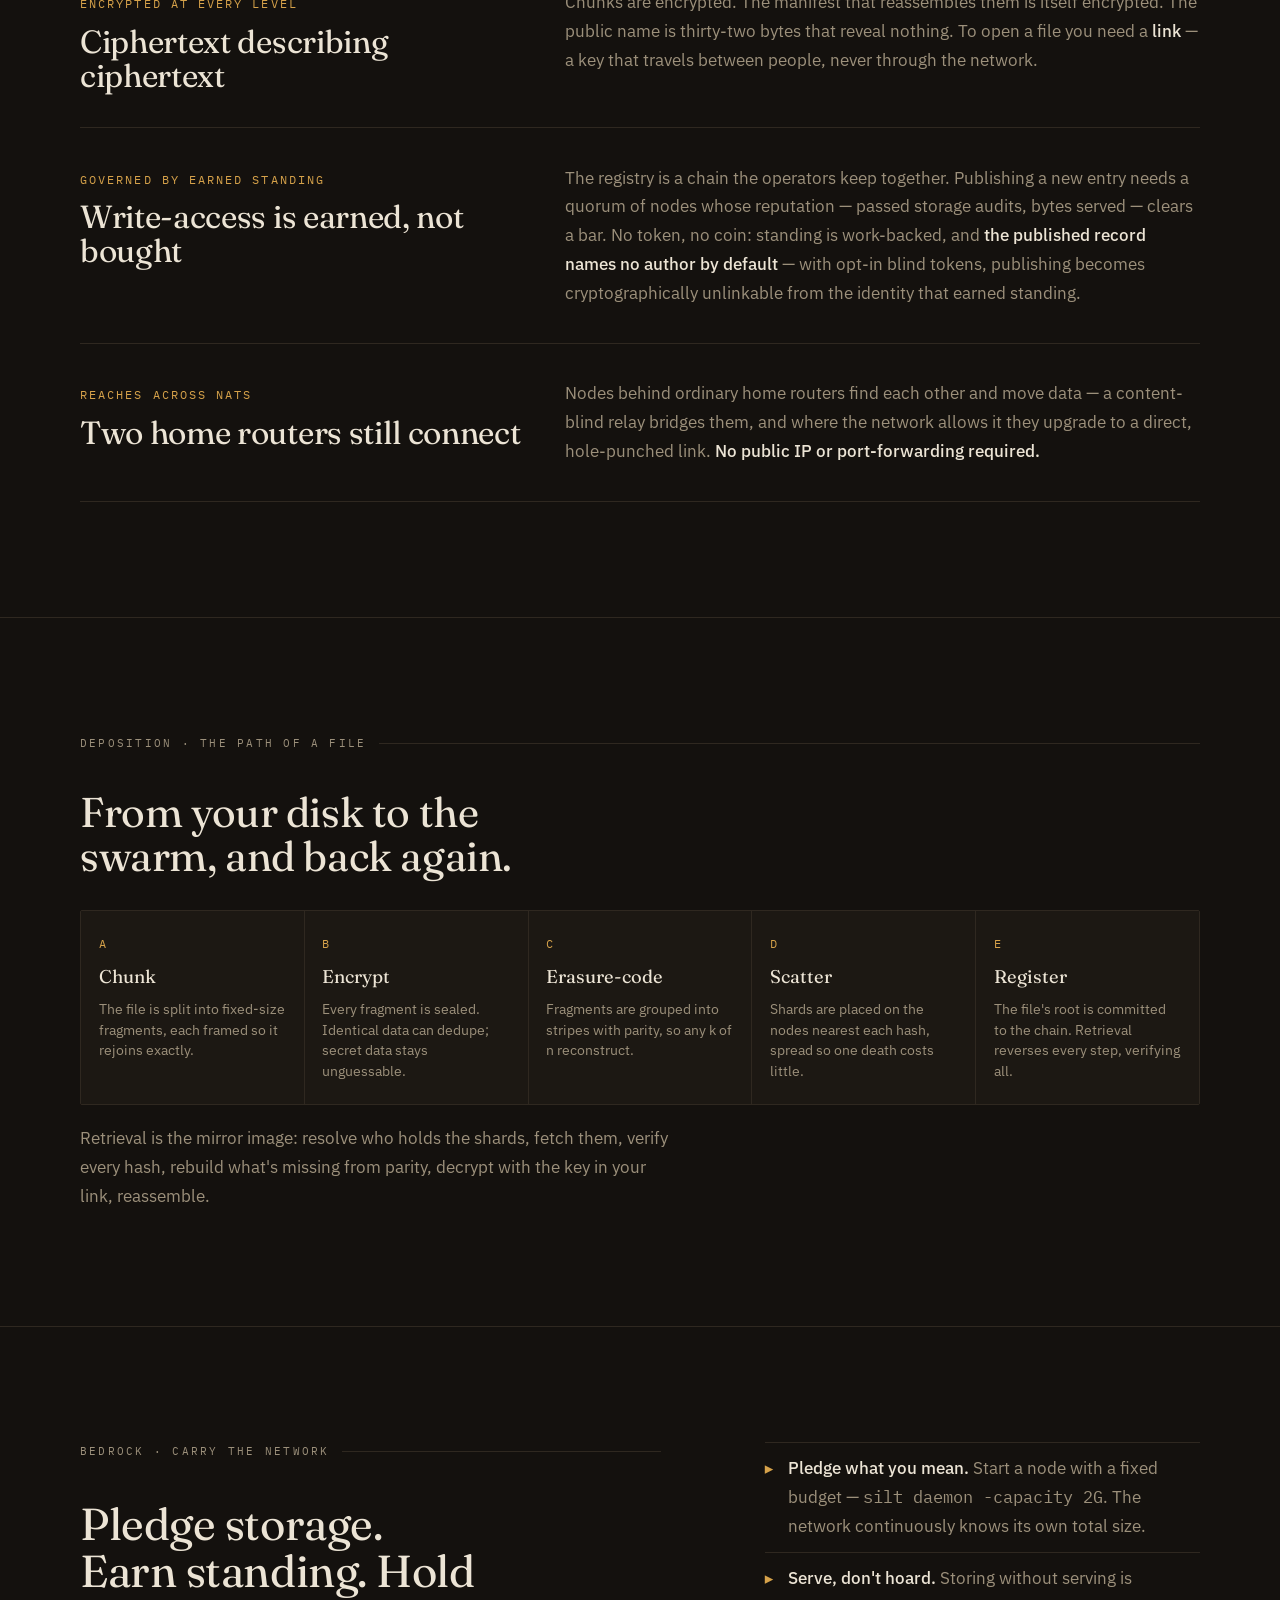
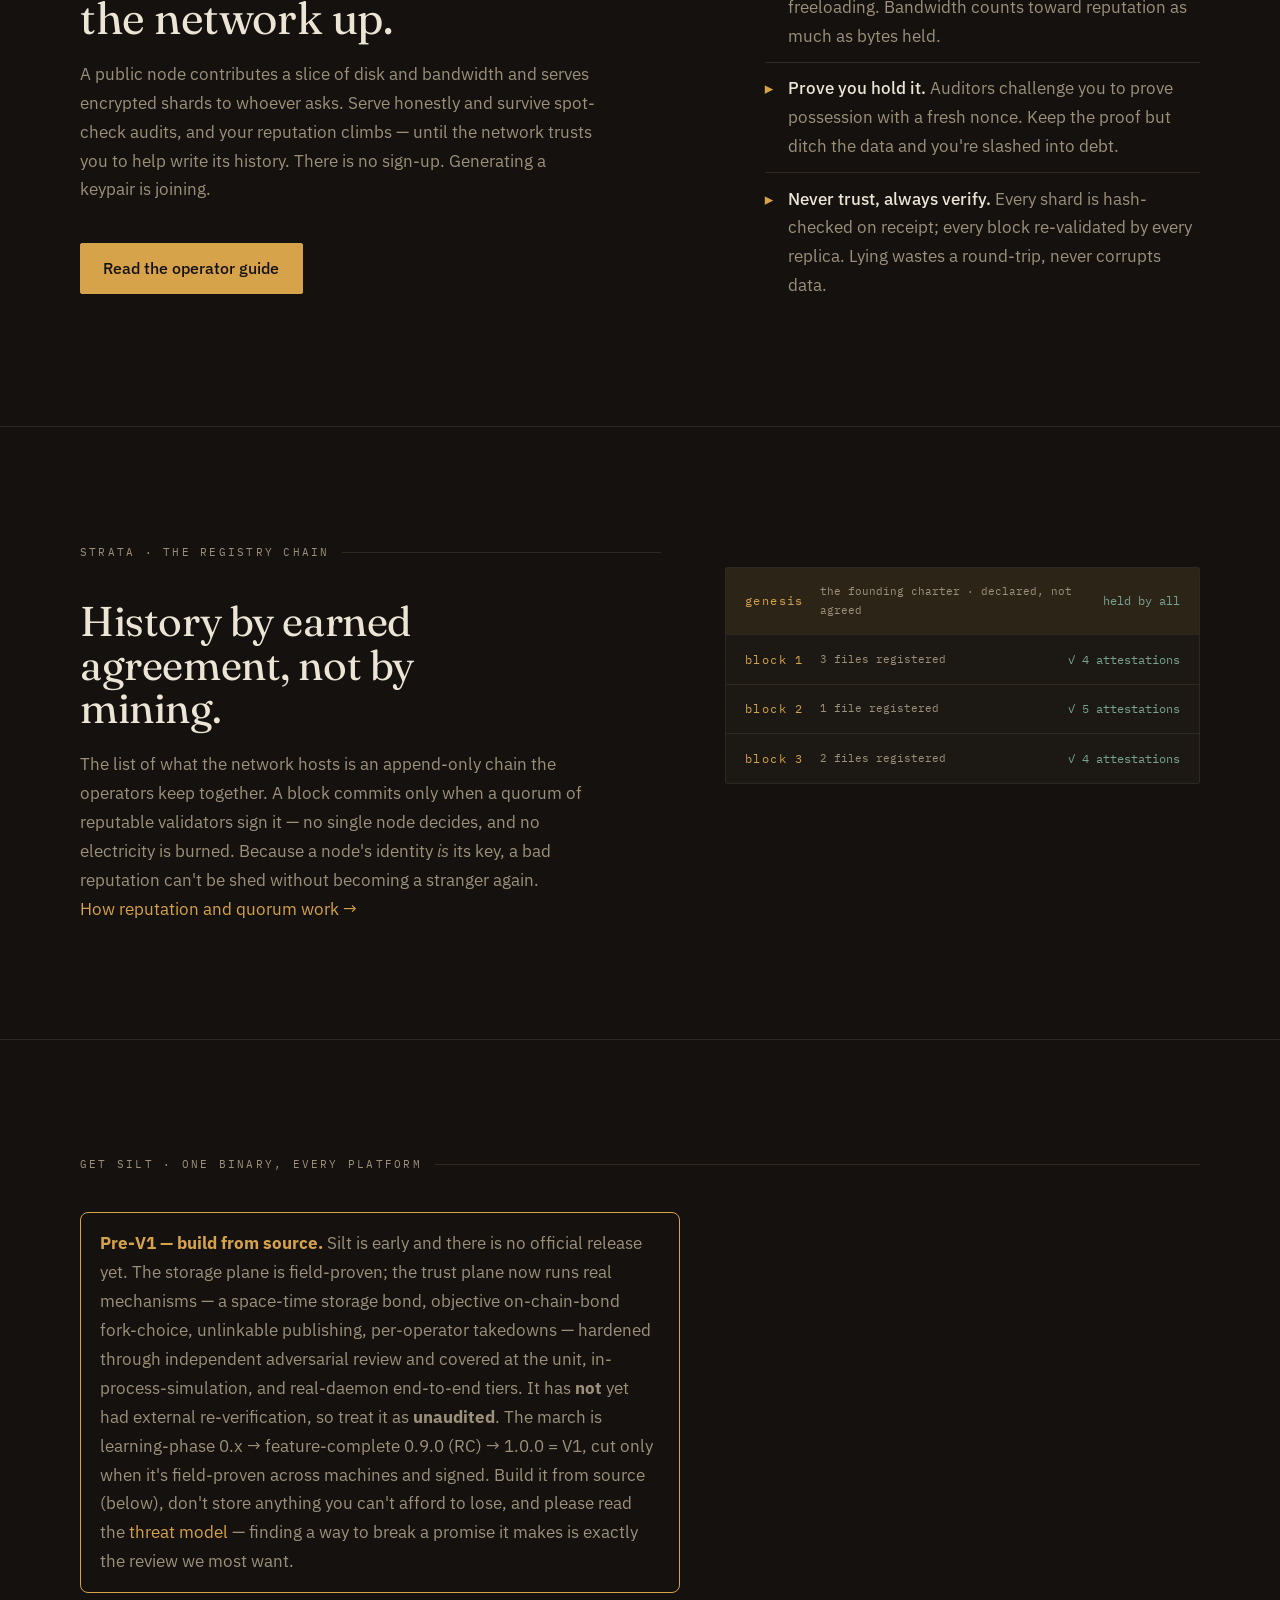
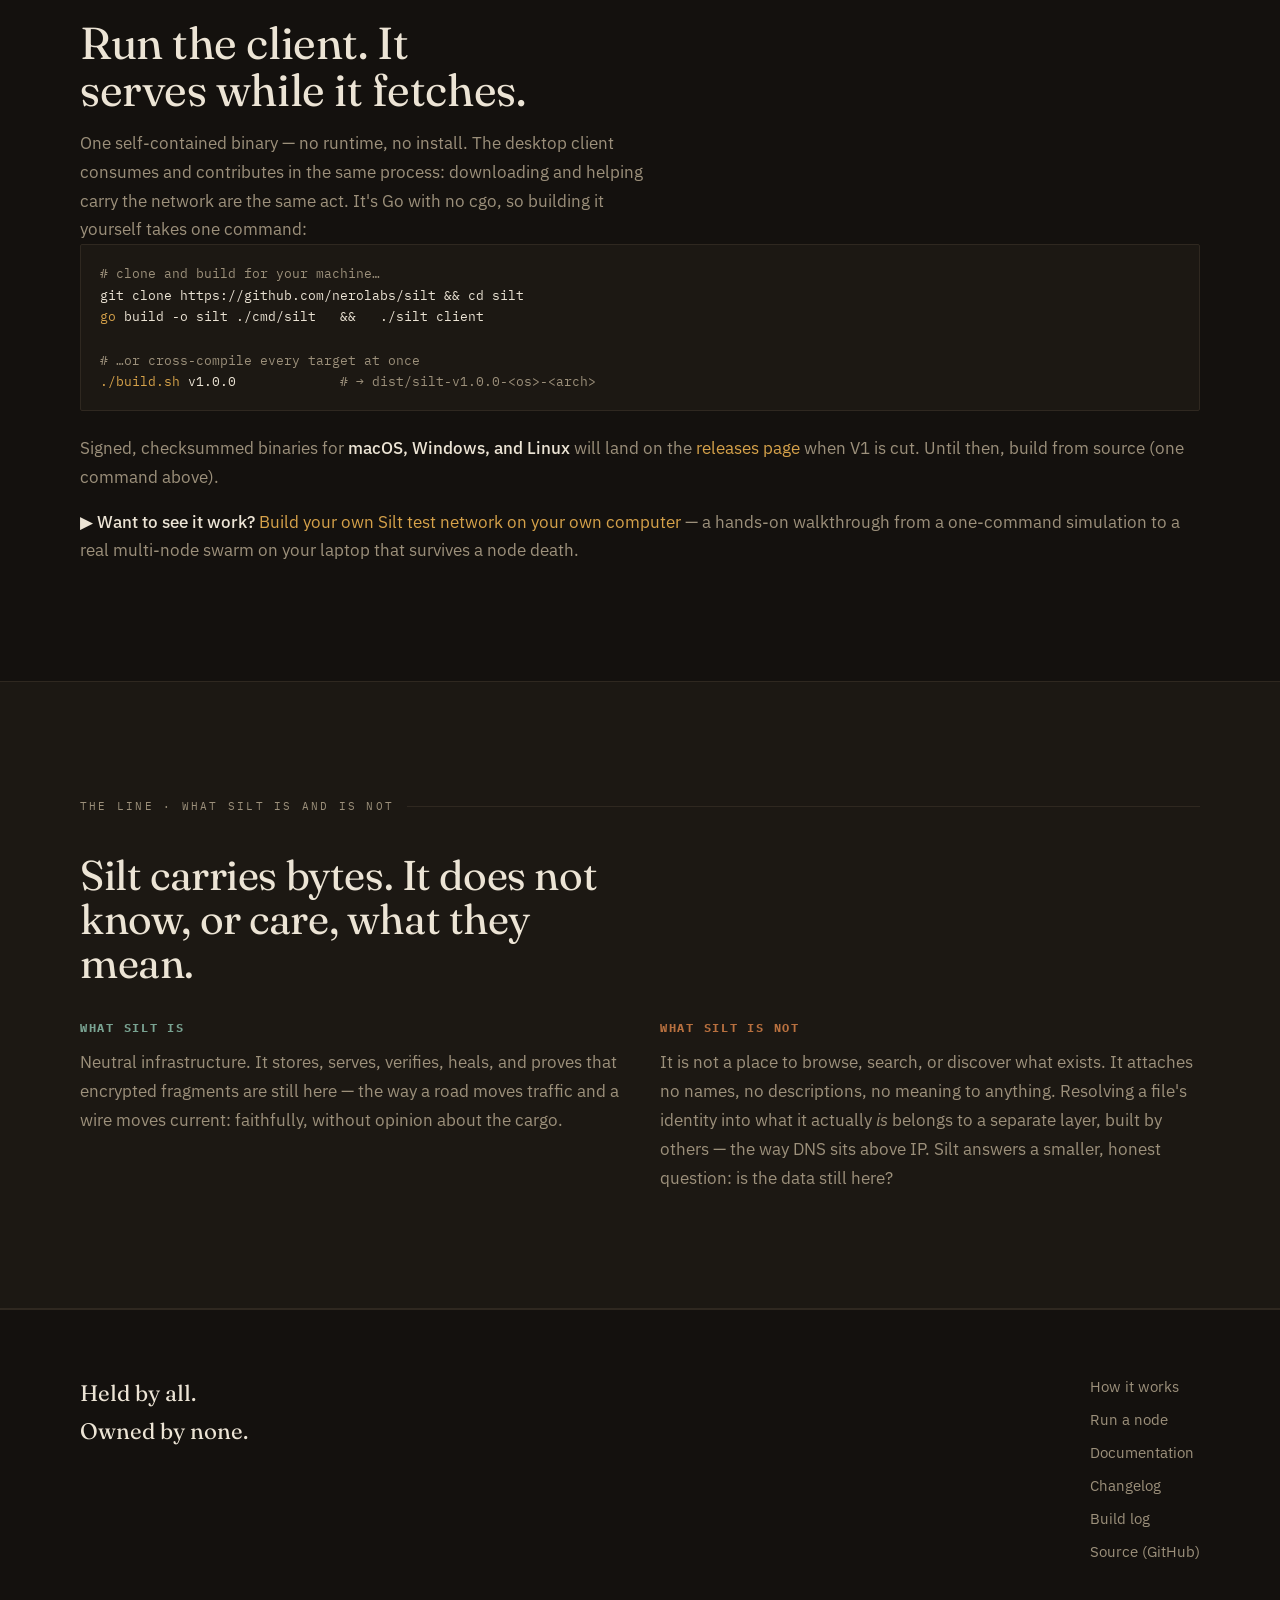
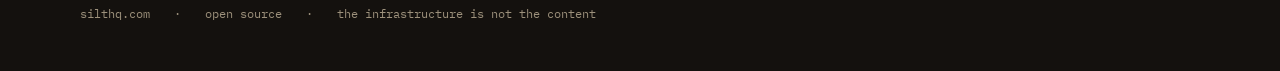
==== commit bcd91d86: "docs: blind the red-team brief — fence off internal review artifacts For a clean/blind independent p" ====
--- a/website/index.html
+++ b/website/index.html
@@ -167,18 +167,16 @@
       <span class="dim">Silt is early and there is no official release yet. The
       storage plane is field-proven; the trust plane now runs real mechanisms — a
       space-time storage bond, objective on-chain-bond fork-choice, unlinkable
-      publishing, per-operator takedowns — that an <b>independent red-team broke in
-      the composition</b> and that are now <b>hardened against every finding</b>,
-      covered at the unit, in-process-simulation, and real-daemon end-to-end tiers.
-      What it has <b>not</b> had yet is external <i>re</i>-verification, so treat it
-      as unaudited. The march is learning-phase 0.x → feature-complete 0.9.0 (RC) →
-      1.0.0 = V1, cut only when it's field-proven across machines and signed. Build
-      it from source (below), don't store anything you can't afford to lose, and
-      please read the
-      <a href="https://github.com/nerolabs/silt/blob/main/docs/reviews/M0-REDTEAM-VERIFICATION.md">red-team verification guide</a>
-      and the
+      publishing, per-operator takedowns — hardened through independent adversarial
+      review and covered at the unit, in-process-simulation, and real-daemon
+      end-to-end tiers. It has <b>not</b> yet had external re-verification, so treat
+      it as <b>unaudited</b>. The march is learning-phase 0.x → feature-complete
+      0.9.0 (RC) → 1.0.0 = V1, cut only when it's field-proven across machines and
+      signed. Build it from source (below), don't store anything you can't afford
+      to lose, and please read the
       <a href="https://github.com/nerolabs/silt/blob/main/docs/threat-model.md">threat model</a>
-      — the weaknesses they name are exactly the review we most want.</span>
+      — finding a way to break a promise it makes is exactly the review we most
+      want.</span>
     </div>
     <h2 style="font-size:clamp(1.9rem,4.5vw,2.8rem);max-width:16ch">Run the client. It serves while it fetches.</h2>
     <p class="dim" style="margin-top:1rem;max-width:58ch">One self-contained binary — no runtime, no install. The desktop client
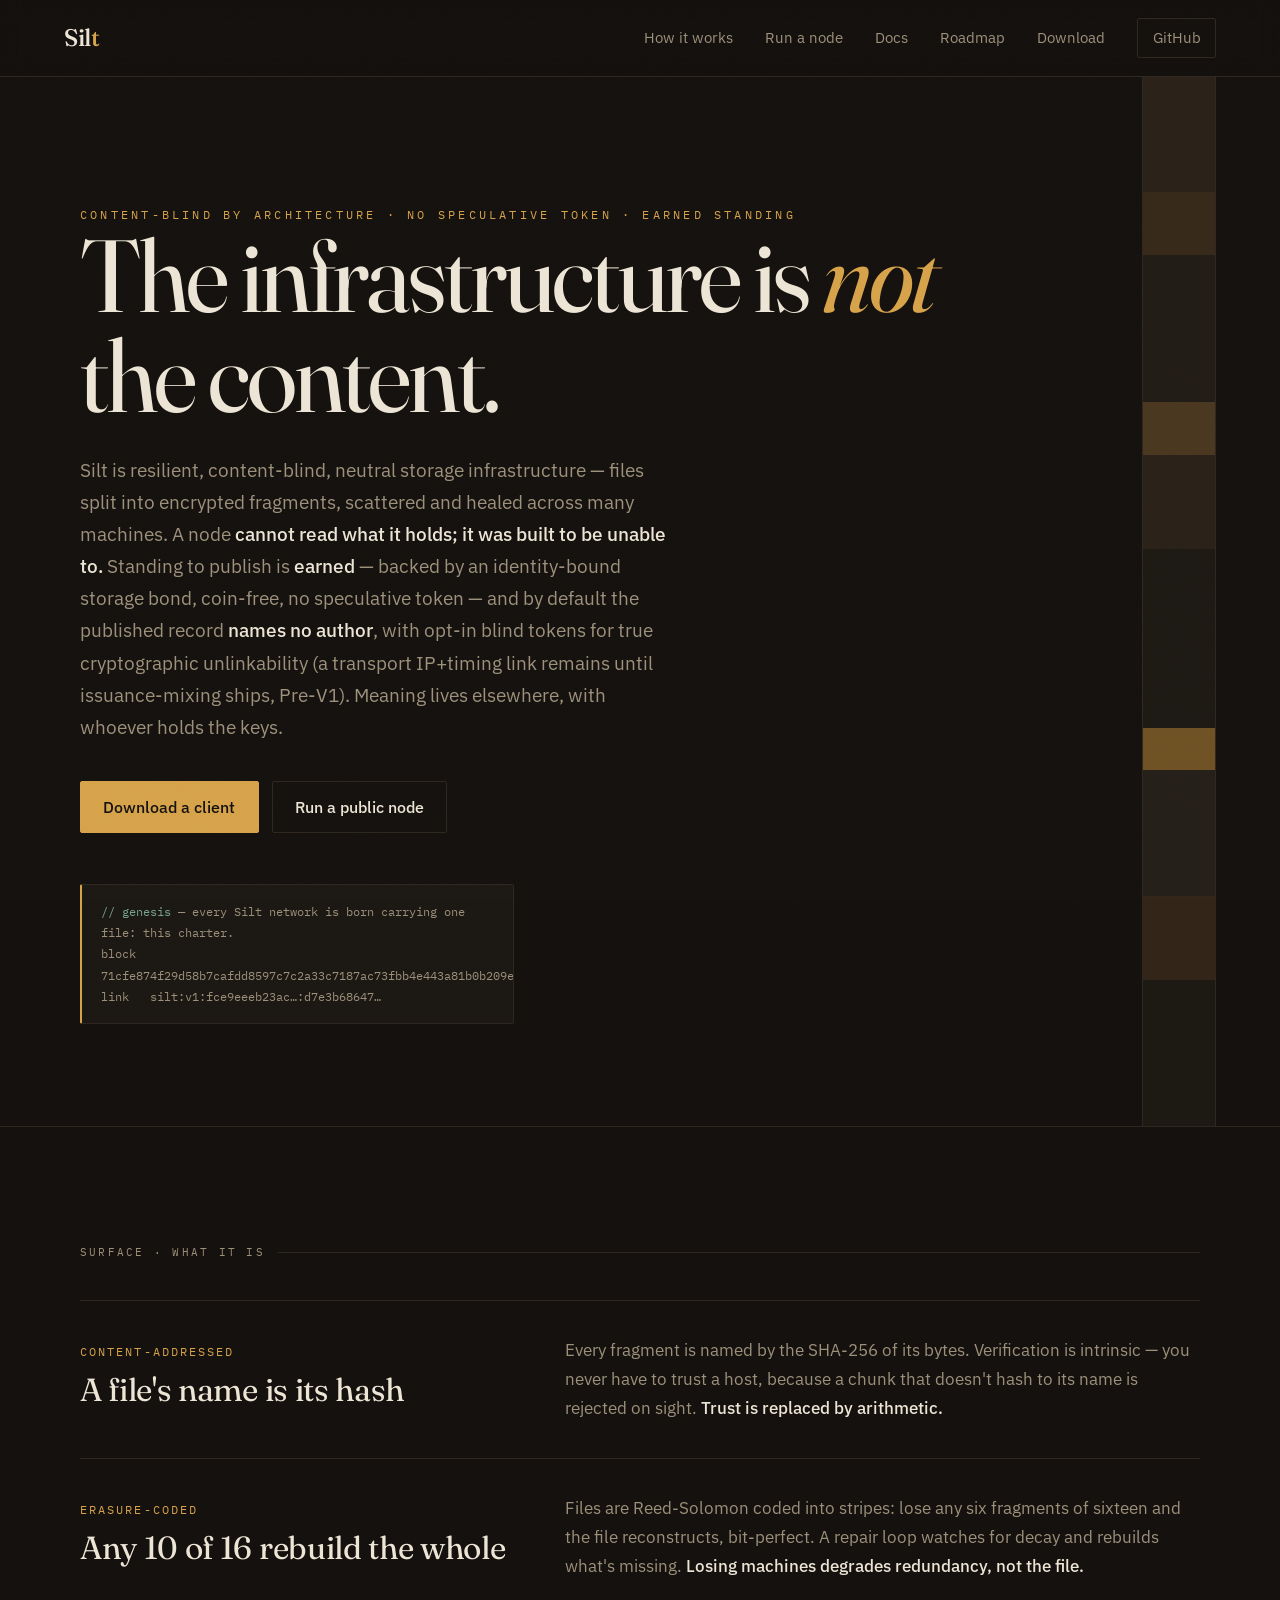
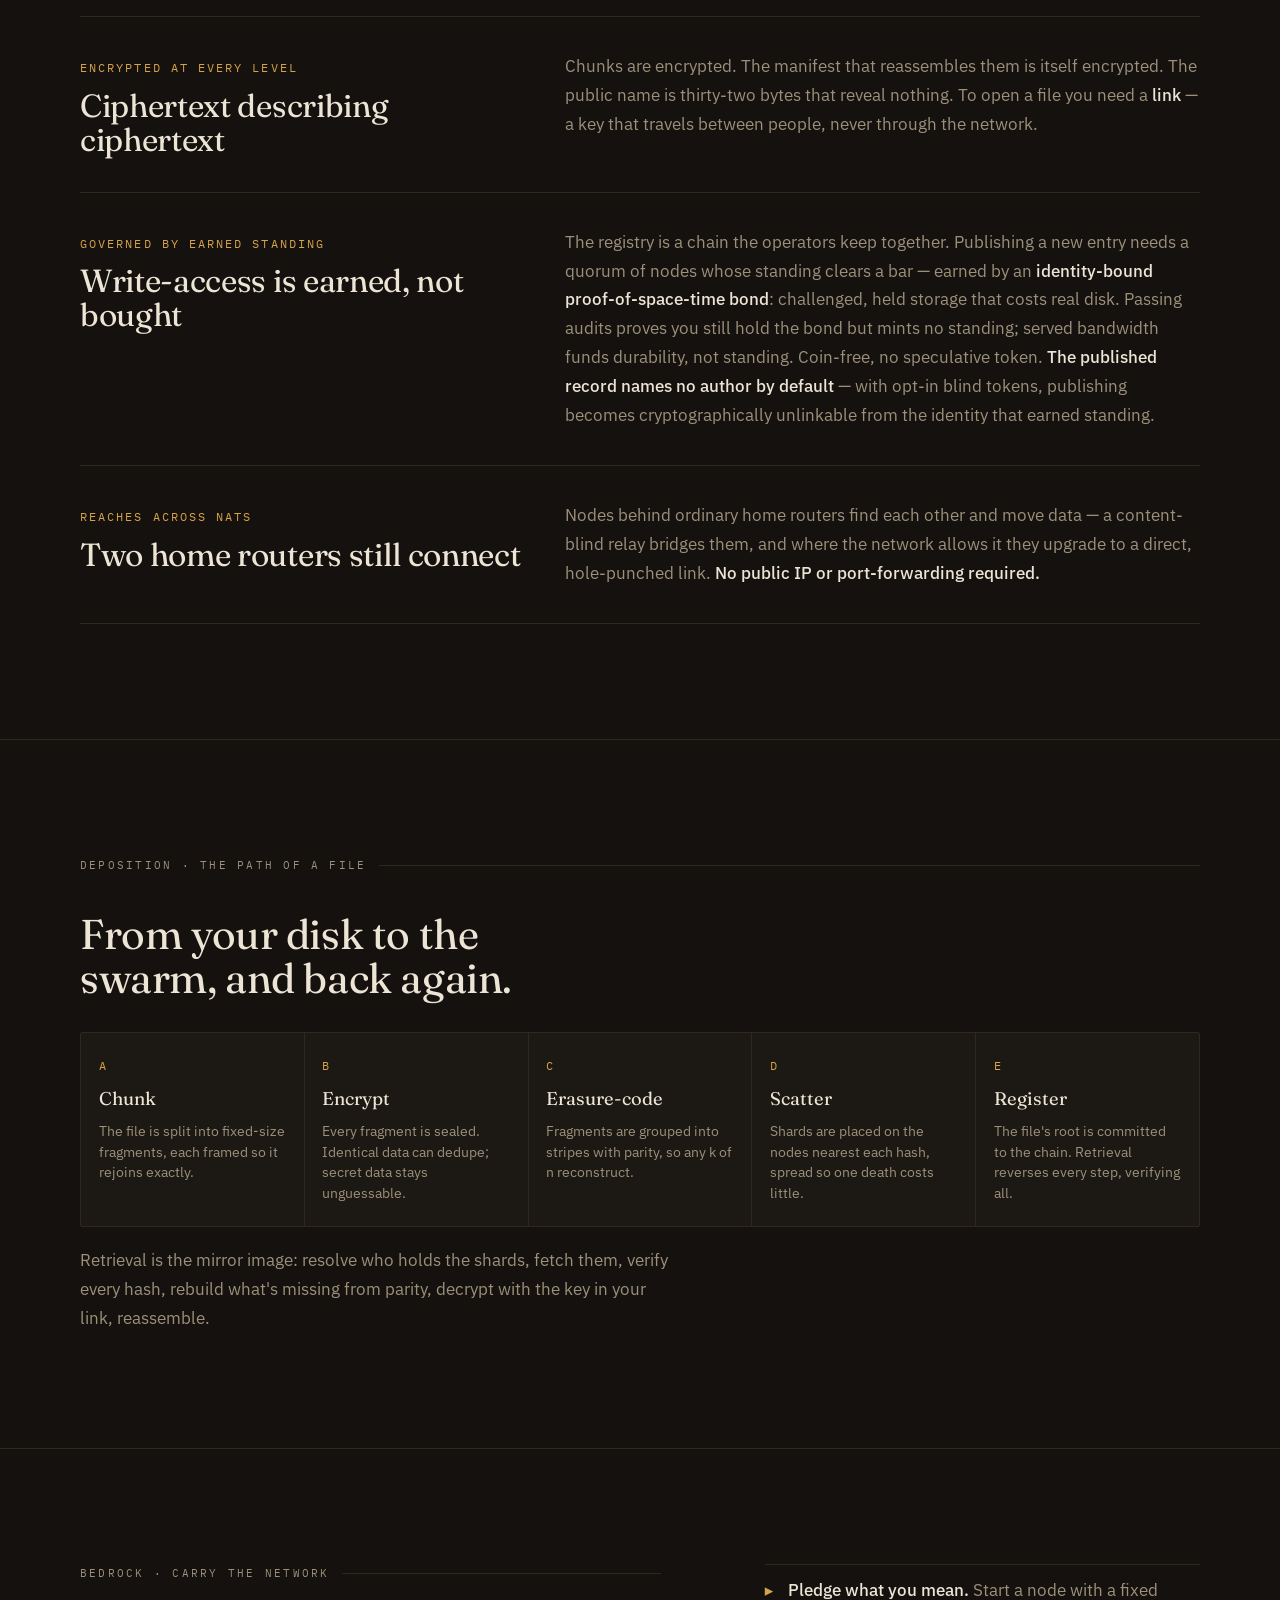
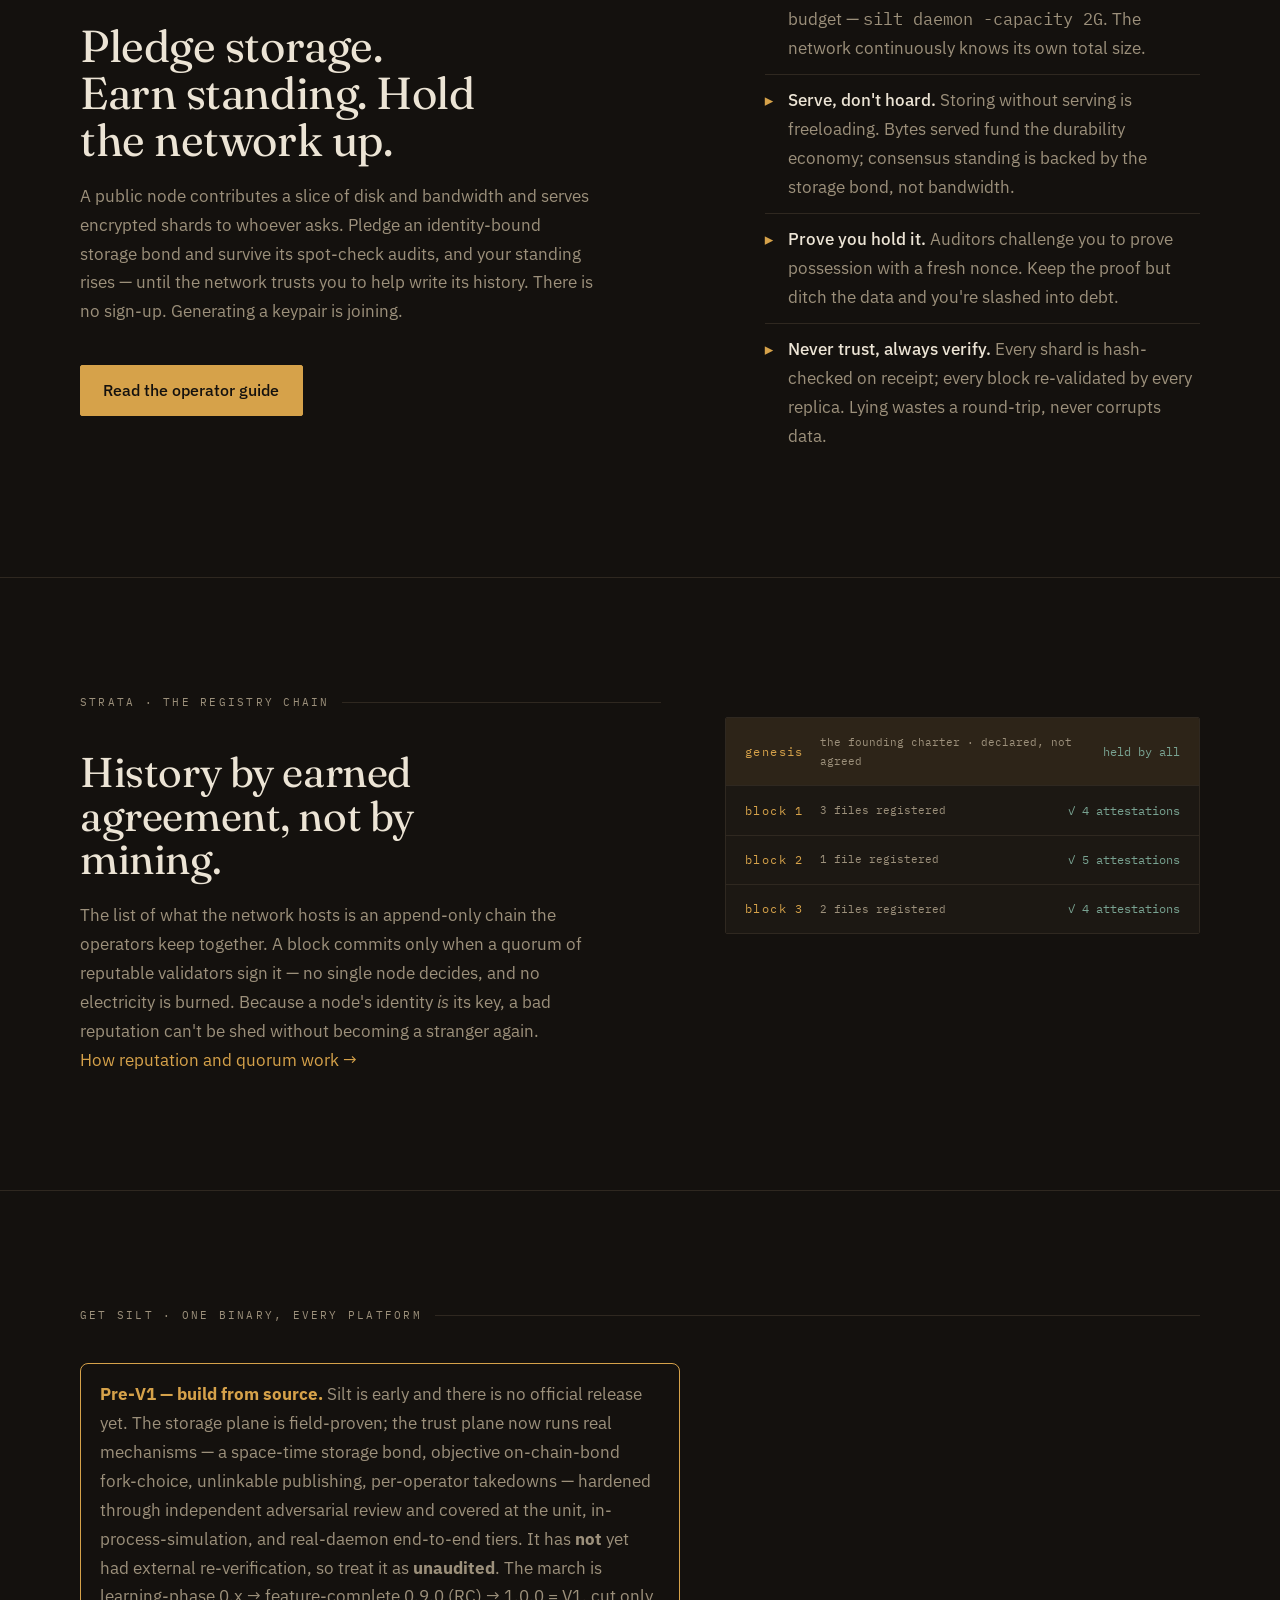
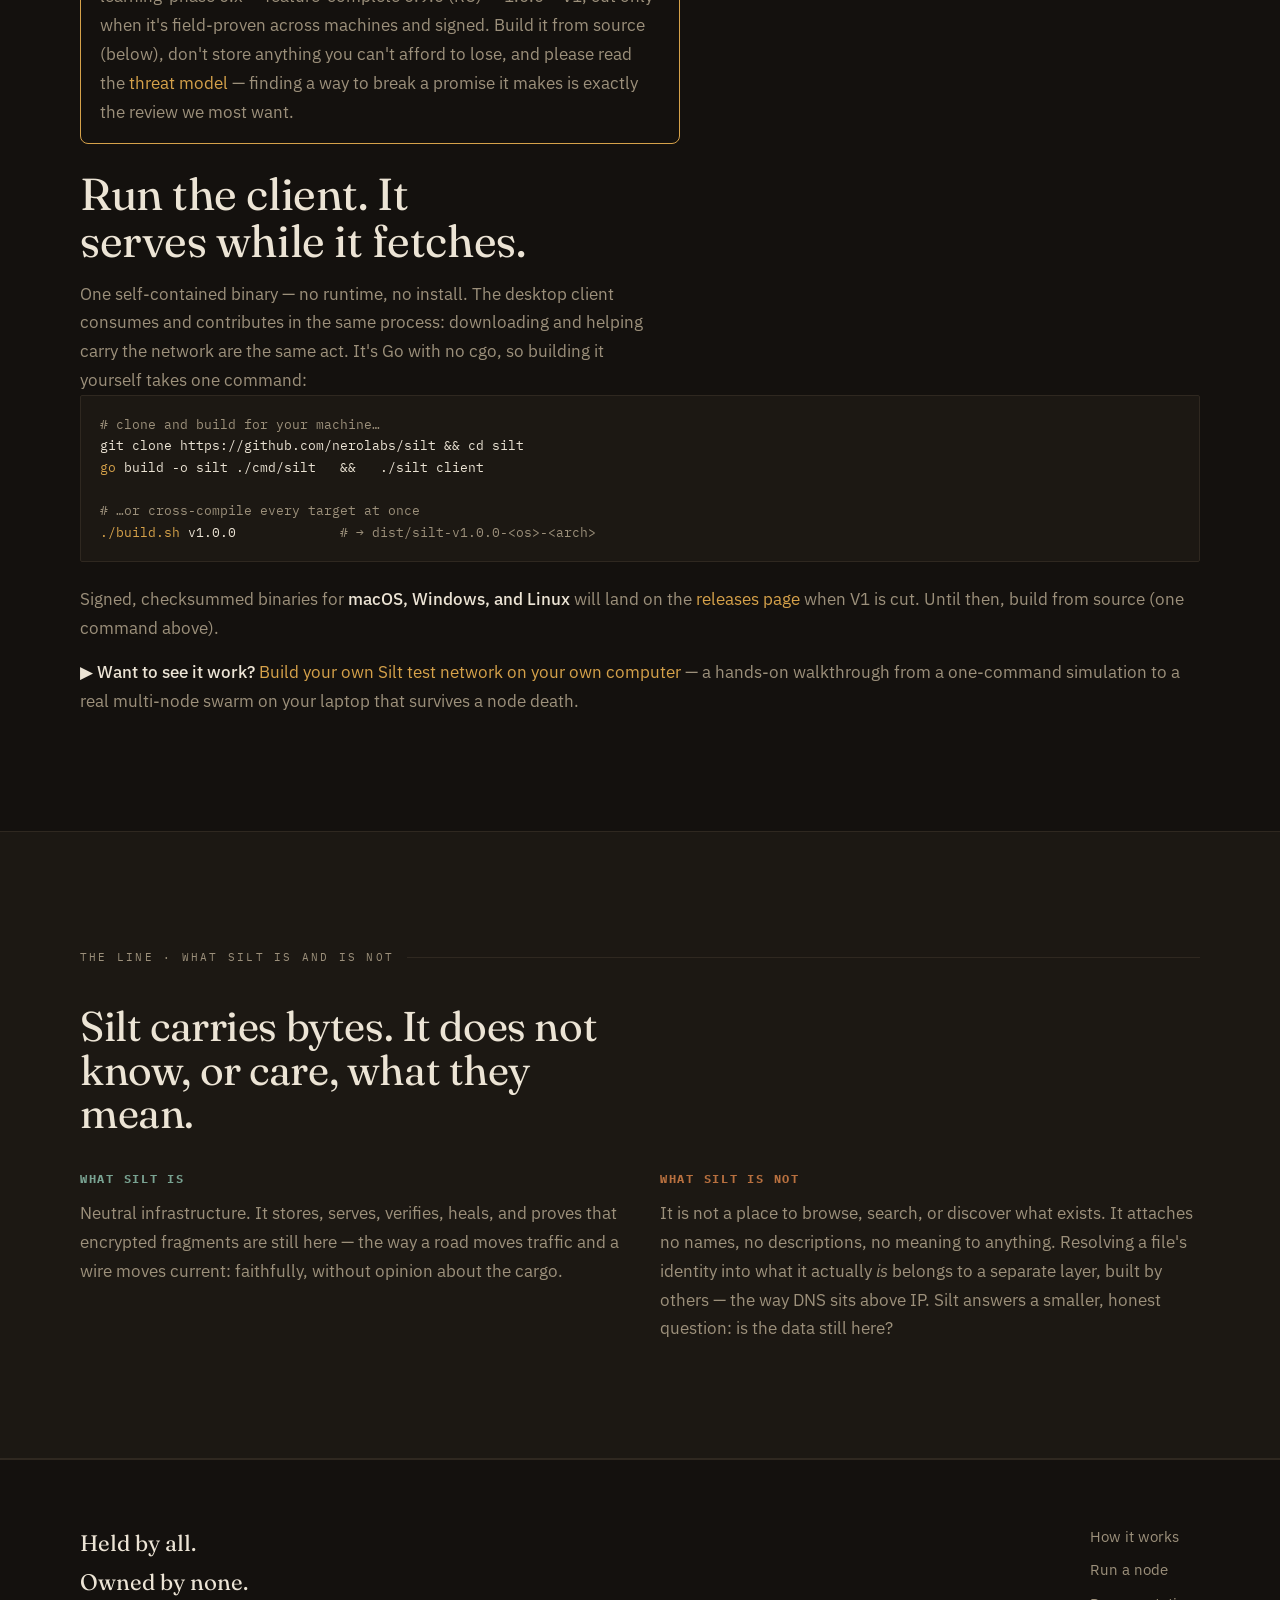
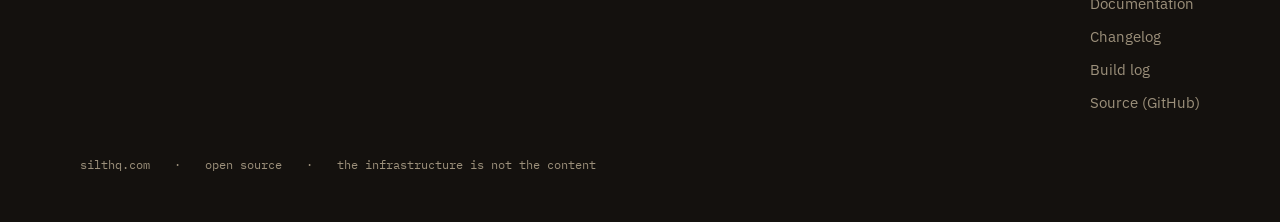
==== commit c8bb4068: "docs: propagate held-in-tension honesty to tenets, risk surface, and public site Two external audits" ====
--- a/website/index.html
+++ b/website/index.html
@@ -4,7 +4,7 @@
 <meta charset="utf-8">
 <meta name="viewport" content="width=device-width, initial-scale=1">
 <title>Silt — the infrastructure is not the content</title>
-<meta name="description" content="Silt is resilient, private-by-architecture, neutral storage infrastructure — owned by none, run by its participants, funded by no token. Nodes store and serve encrypted ciphertext they cannot read. Run a node, or build on it.">
+<meta name="description" content="Silt is resilient, content-blind, neutral storage infrastructure — owned by none, run by its participants, funded by no speculative external token. Nodes store and serve encrypted ciphertext they cannot read. Run a node, or build on it.">
 <link rel="canonical" href="https://silthq.com/">
 <link rel="preconnect" href="https://fonts.googleapis.com">
 <link rel="preconnect" href="https://fonts.gstatic.com" crossorigin>
@@ -34,16 +34,17 @@
       <i style="height:4%;background:#6e5124"></i><i style="height:12%;background:#241f18"></i>
       <i style="height:8%;background:#332619"></i><i style="height:14%;background:#1d1913"></i>
     </div>
-    <p class="eyebrow settle">Private by architecture · no token · earned standing</p>
+    <p class="eyebrow settle">Content-blind by architecture · no speculative token · earned standing</p>
     <h1 class="thesis settle settle-2">The infrastructure is <em>not</em> the content.</h1>
     <p class="sub settle settle-3">
-      Silt is resilient, private-by-architecture, neutral storage
+      Silt is resilient, content-blind, neutral storage
       infrastructure — files split into encrypted fragments, scattered and
       healed across many machines. A node <b>cannot read what it holds; it was
-      built to be unable to.</b> Standing to publish is <b>earned</b> — work-backed
-      reputation, no token, no coin — and publishing stays cryptographically
-      unlinkable from the identity that earned it. Meaning lives elsewhere, with
-      whoever holds the keys.
+      built to be unable to.</b> Standing to publish is <b>earned</b> — backed by an
+      identity-bound storage bond, coin-free, no speculative token — and by default
+      the published record <b>names no author</b>, with opt-in blind tokens for true
+      cryptographic unlinkability (a transport IP+timing link remains until
+      issuance-mixing ships, Pre-V1). Meaning lives elsewhere, with whoever holds the keys.
     </p>
     <div class="cta-row settle settle-4">
       <a href="#download" class="btn">Download a client</a>
@@ -83,10 +84,12 @@
       <div class="layer">
         <div><div class="k">Governed by earned standing</div><h3>Write-access is earned, not bought</h3></div>
         <p>The registry is a chain the operators keep together. Publishing a new
-        entry needs a quorum of nodes whose reputation — passed storage audits,
-        bytes served — clears a bar. No token, no coin: standing is work-backed,
-        and <b>the published record names no author by default</b> — with opt-in
-        blind tokens, publishing becomes cryptographically unlinkable from the identity that earned standing.</p>
+        entry needs a quorum of nodes whose standing clears a bar — earned by an
+        <b>identity-bound proof-of-space-time bond</b>: challenged, held storage that
+        costs real disk. Passing audits proves you still hold the bond but mints no
+        standing; served bandwidth funds durability, not standing. Coin-free, no
+        speculative token. <b>The published record names no author by default</b> —
+        with opt-in blind tokens, publishing becomes cryptographically unlinkable from the identity that earned standing.</p>
       </div>
       <div class="layer">
         <div><div class="k">Reaches across NATs</div><h3>Two home routers still connect</h3></div>
@@ -122,14 +125,14 @@
       <div class="stratum-label">Bedrock · carry the network</div>
       <h2 style="font-size:clamp(1.9rem,4.5vw,2.8rem);max-width:14ch">Pledge storage. Earn standing. Hold the network up.</h2>
       <p class="dim" style="margin-top:1.2rem;max-width:52ch">A public node contributes a slice of disk and bandwidth and serves
-      encrypted shards to whoever asks. Serve honestly and survive spot-check
-      audits, and your reputation climbs — until the network trusts you to help
-      write its history. There is no sign-up. Generating a keypair is joining.</p>
+      encrypted shards to whoever asks. Pledge an identity-bound storage bond and
+      survive its spot-check audits, and your standing rises — until the network
+      trusts you to help write its history. There is no sign-up. Generating a keypair is joining.</p>
       <div class="cta-row"><a href="node.html" class="btn">Read the operator guide</a></div>
     </div>
     <ul class="rules">
       <li><span><b>Pledge what you mean.</b> <span class="dim">Start a node with a fixed budget — <span class="mono">silt daemon -capacity 2G</span>. The network continuously knows its own total size.</span></span></li>
-      <li><span><b>Serve, don't hoard.</b> <span class="dim">Storing without serving is freeloading. Bandwidth counts toward reputation as much as bytes held.</span></span></li>
+      <li><span><b>Serve, don't hoard.</b> <span class="dim">Storing without serving is freeloading. Bytes served fund the durability economy; consensus standing is backed by the storage bond, not bandwidth.</span></span></li>
       <li><span><b>Prove you hold it.</b> <span class="dim">Auditors challenge you to prove possession with a fresh nonce. Keep the proof but ditch the data and you're slashed into debt.</span></span></li>
       <li><span><b>Never trust, always verify.</b> <span class="dim">Every shard is hash-checked on receipt; every block re-validated by every replica. Lying wastes a round-trip, never corrupts data.</span></span></li>
     </ul>
